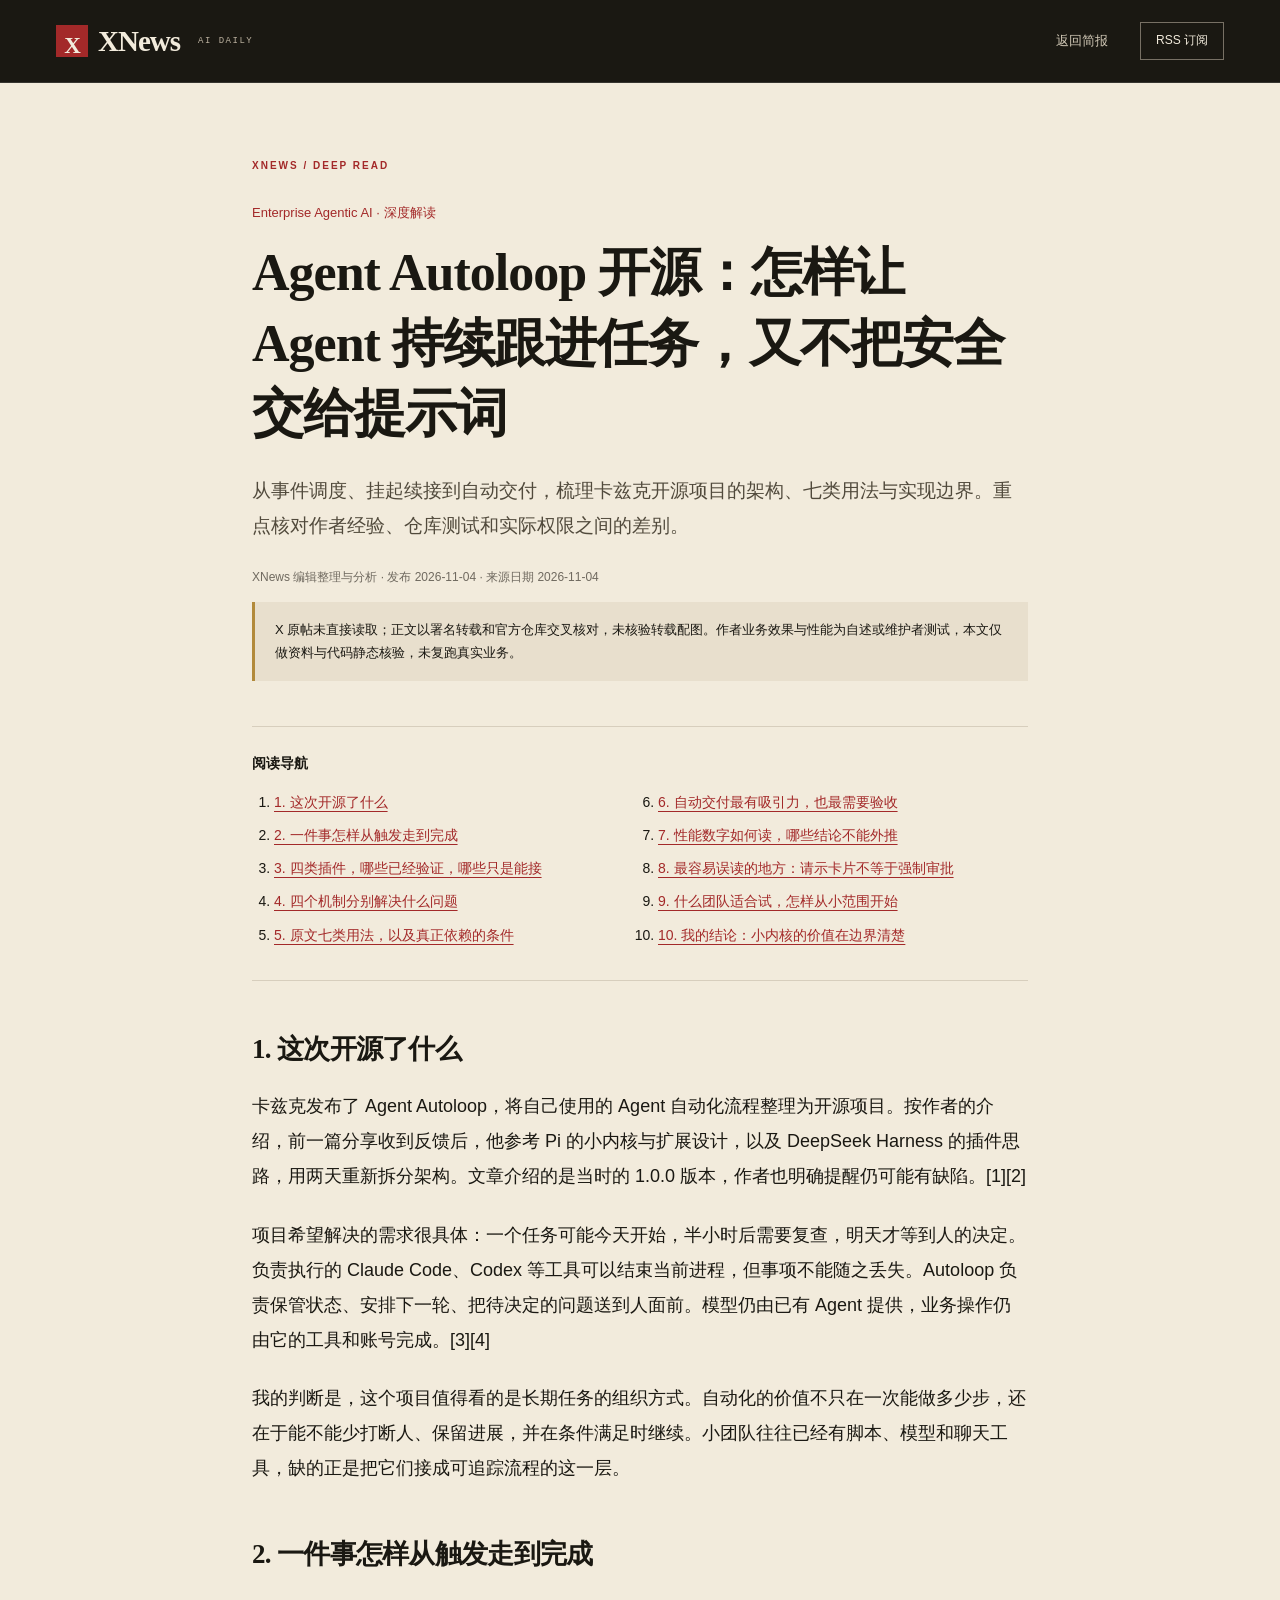
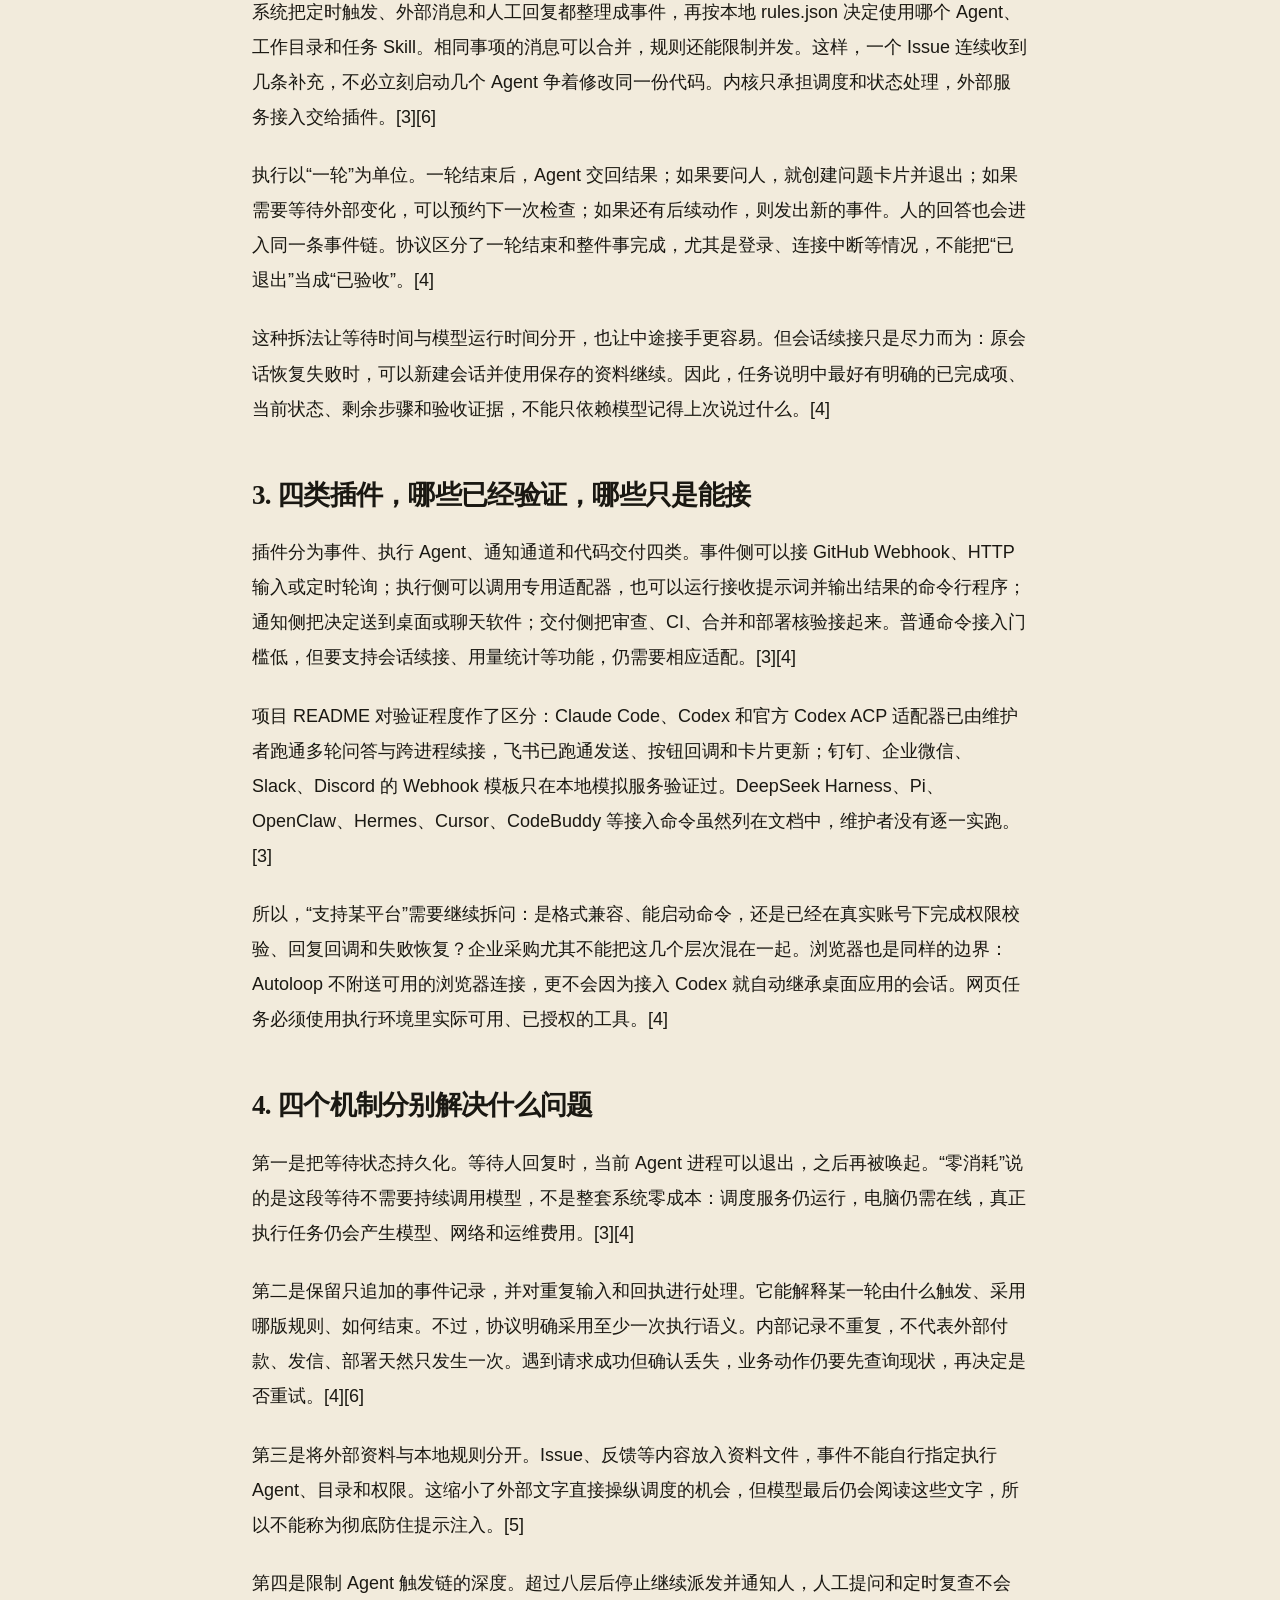
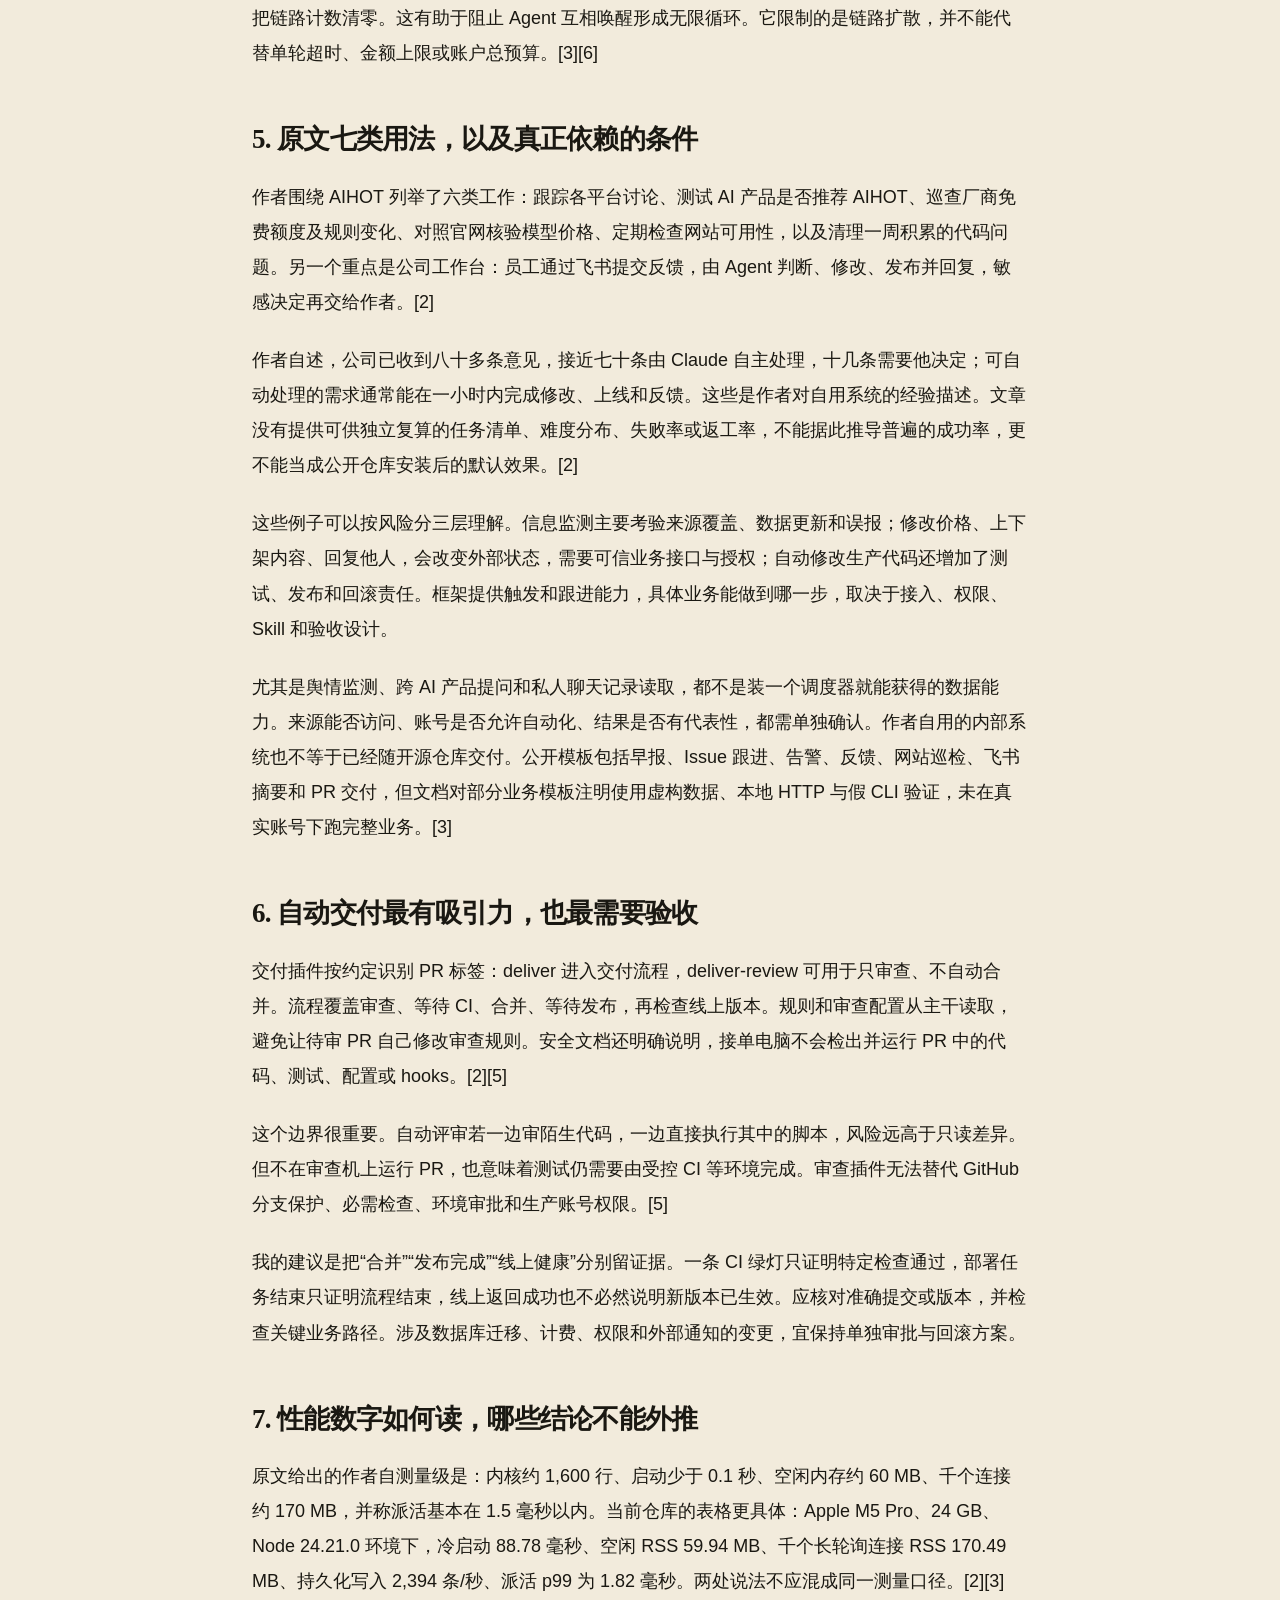
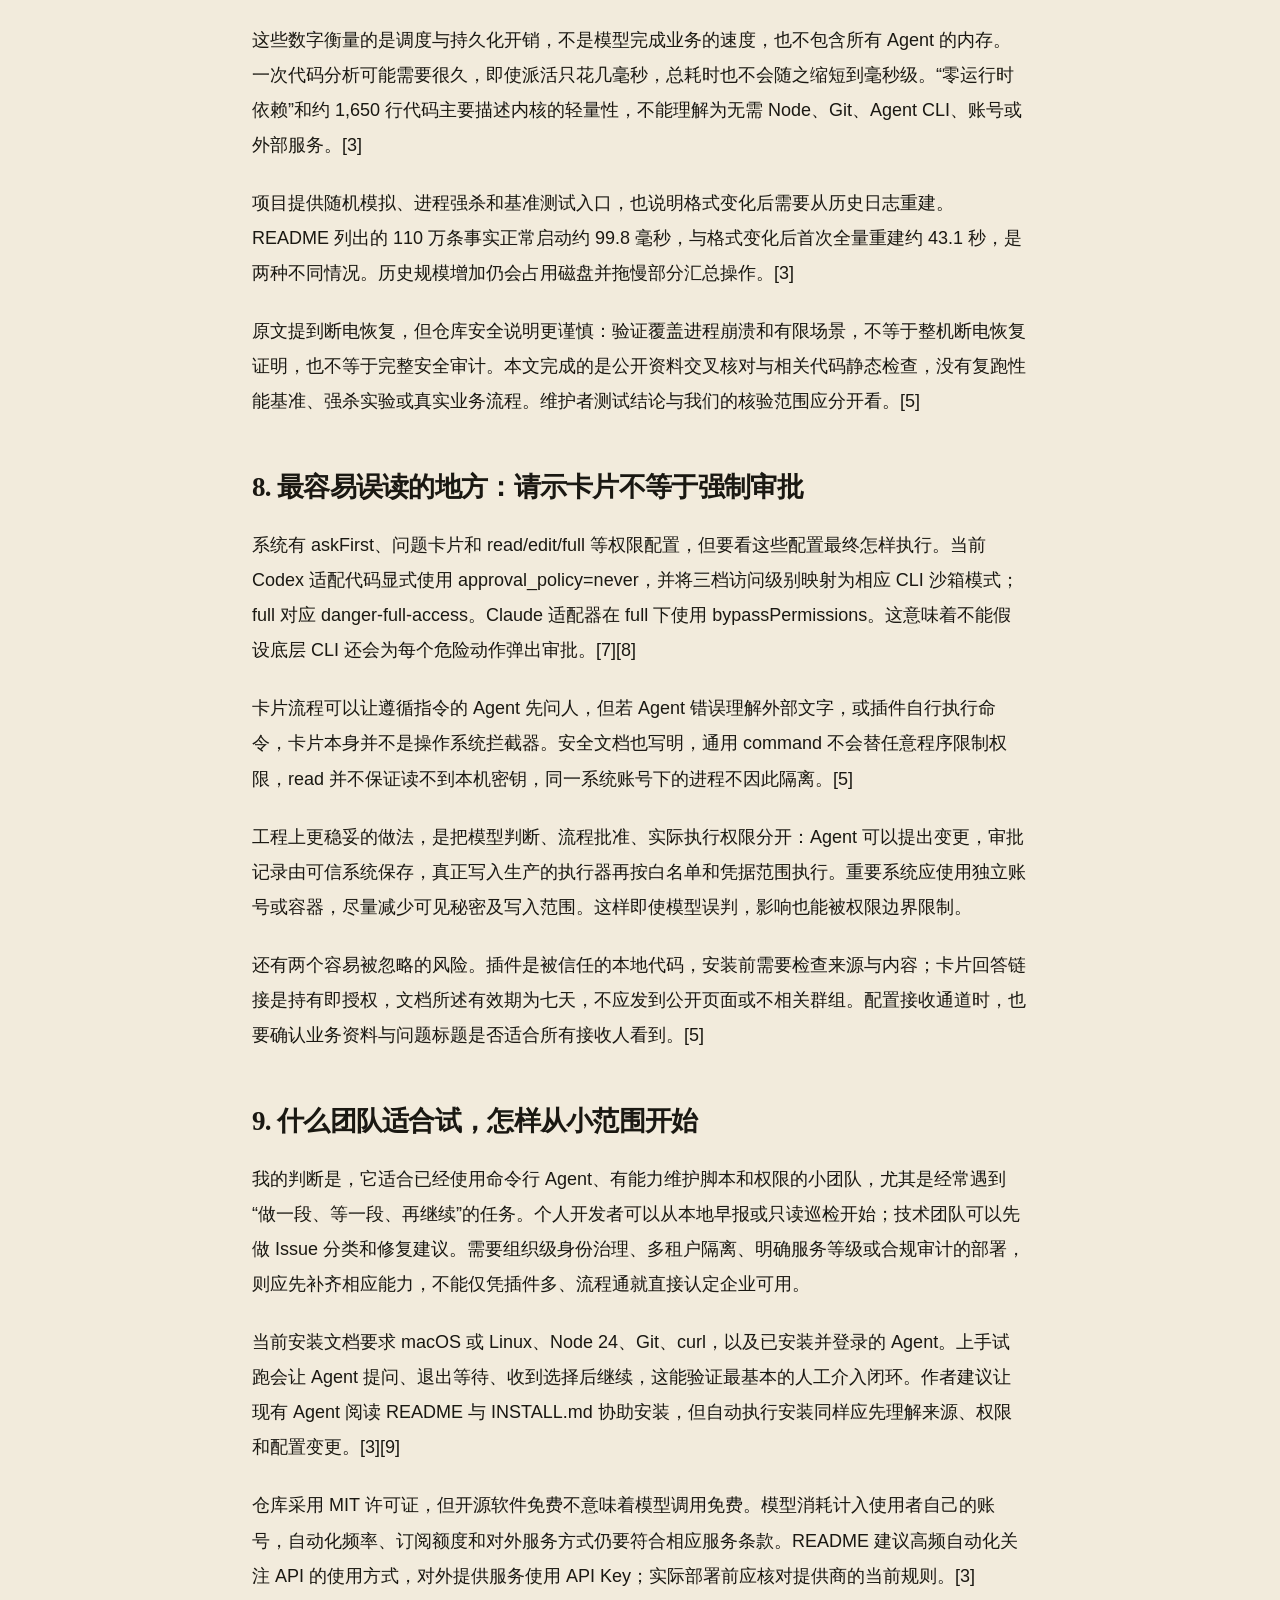
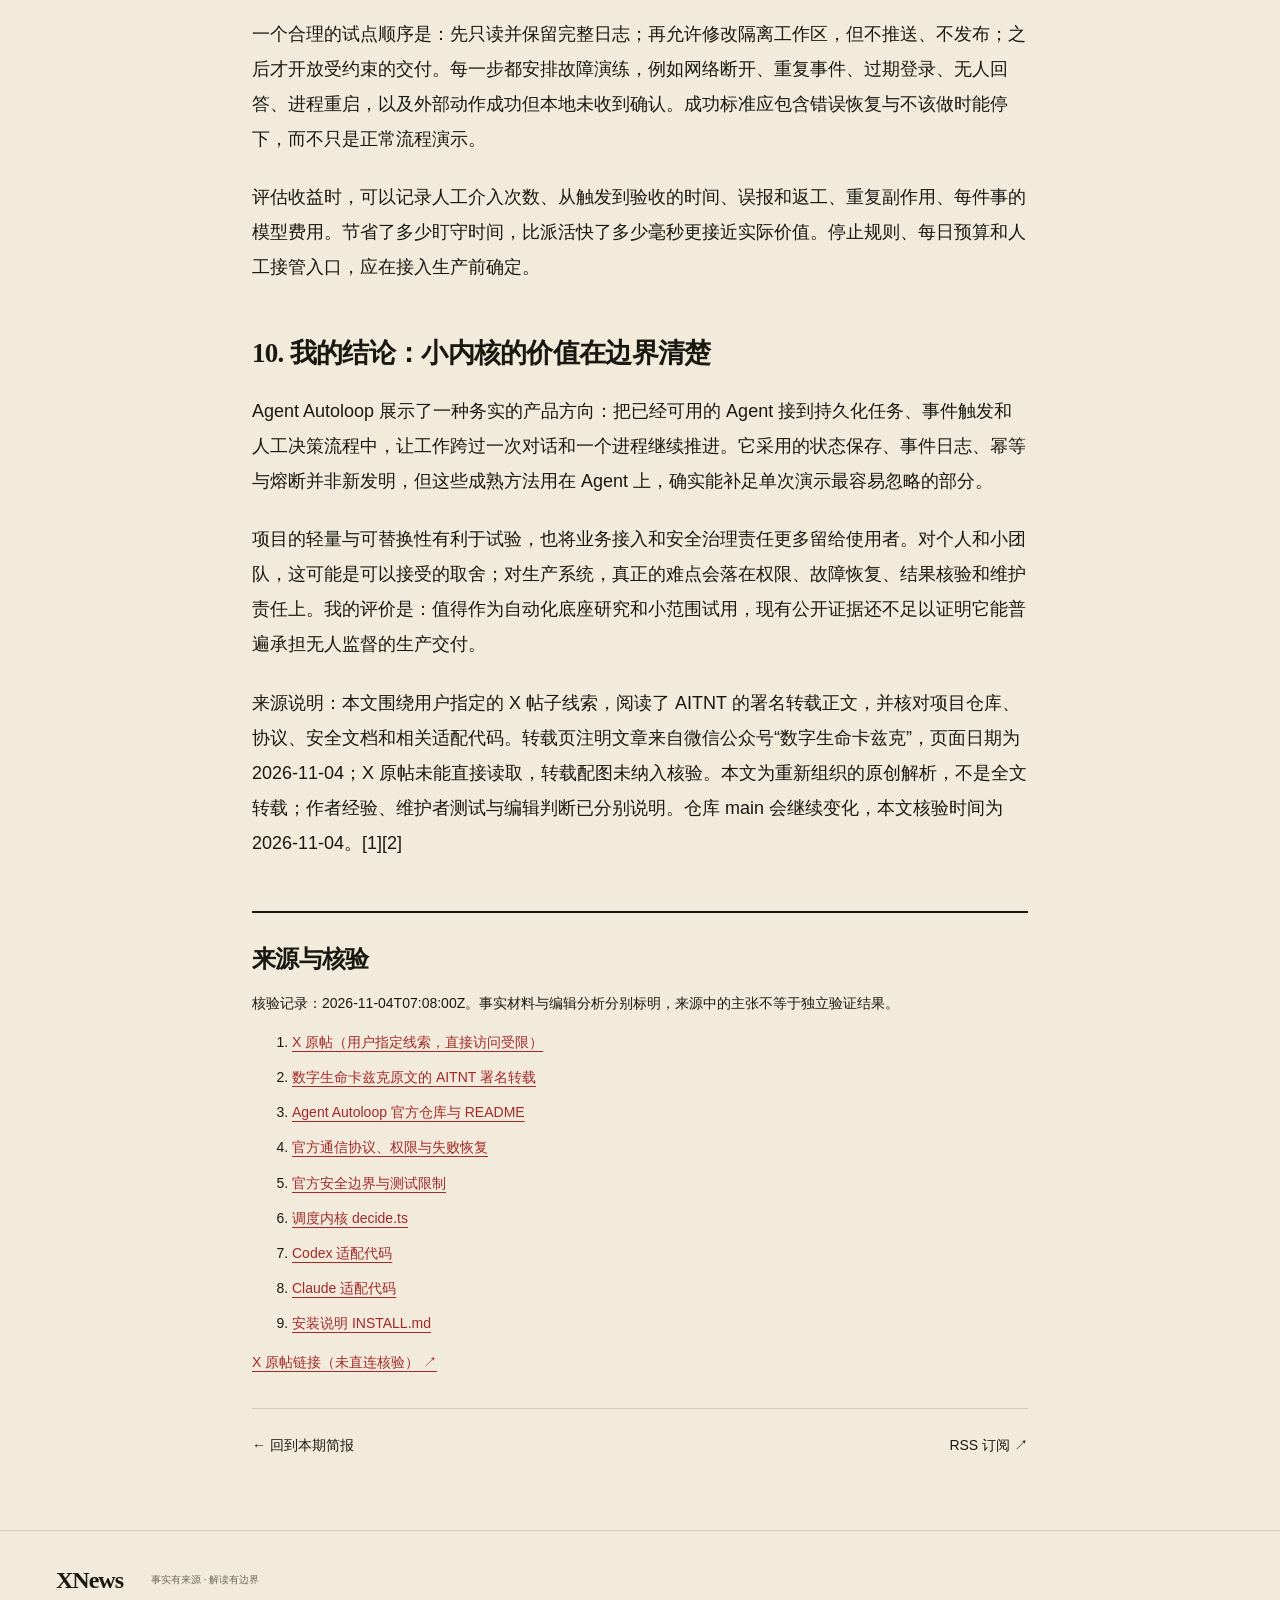
==== articles/2026-11-04-agent-autoloop-analysis.html @ 0228fe79 "Publish Agent Autoloop deep analysis with static articles and full RSS" ====
<!doctype html>
<html lang="zh-CN"><head><meta charset="utf-8"><meta name="viewport" content="width=device-width, initial-scale=1"><title>Agent Autoloop 开源：怎样让 Agent 持续跟进任务，又不把安全交给提示词 · XNews</title><meta name="description" content="从事件调度、挂起续接到自动交付，梳理卡兹克开源项目的架构、七类用法与实现边界。重点核对作者经验、仓库测试和实际权限之间的差别。"><link rel="canonical" href="https://all4worldjz.github.io/XNews/articles/2026-11-04-agent-autoloop-analysis.html"><link rel="alternate" type="application/rss+xml" title="XNews RSS" href="../feed.xml"><link rel="stylesheet" href="../style.css"><link rel="stylesheet" href="../article.css"></head>
<body class="article-page"><a class="skip" href="#article-body">跳到正文</a><header class="site-header wrap"><a class="brand" href="../"><span class="brand-icon">X</span>XNews<span class="brand-sub">AI DAILY</span></a><nav aria-label="主导航"><a href="../">返回简报</a></nav><a class="rss-nav" href="../feed.xml">RSS 订阅</a></header>
<main class="article-wrap"><header class="article-header"><p class="eyebrow">XNEWS / DEEP READ</p><p class="article-category">Enterprise Agentic AI · 深度解读</p><h1>Agent Autoloop 开源：怎样让 Agent 持续跟进任务，又不把安全交给提示词</h1><p class="article-deck">从事件调度、挂起续接到自动交付，梳理卡兹克开源项目的架构、七类用法与实现边界。重点核对作者经验、仓库测试和实际权限之间的差别。</p><p class="article-meta">XNews 编辑整理与分析 · 发布 2026-11-04 · 来源日期 2026-11-04</p><p class="article-disclosure">X 原帖未直接读取；正文以署名转载和官方仓库交叉核对，未核验转载配图。作者业务效果与性能为自述或维护者测试，本文仅做资料与代码静态核验，未复跑真实业务。</p></header>
<nav class="article-toc" aria-label="本文目录"><strong>阅读导航</strong><ol><li><a href="#section-1">1. 这次开源了什么</a></li><li><a href="#section-2">2. 一件事怎样从触发走到完成</a></li><li><a href="#section-3">3. 四类插件，哪些已经验证，哪些只是能接</a></li><li><a href="#section-4">4. 四个机制分别解决什么问题</a></li><li><a href="#section-5">5. 原文七类用法，以及真正依赖的条件</a></li><li><a href="#section-6">6. 自动交付最有吸引力，也最需要验收</a></li><li><a href="#section-7">7. 性能数字如何读，哪些结论不能外推</a></li><li><a href="#section-8">8. 最容易误读的地方：请示卡片不等于强制审批</a></li><li><a href="#section-9">9. 什么团队适合试，怎样从小范围开始</a></li><li><a href="#section-10">10. 我的结论：小内核的价值在边界清楚</a></li></ol></nav><article id="article-body" class="article-body"><section id="section-1"><h2>1. 这次开源了什么</h2><p>卡兹克发布了 Agent Autoloop，将自己使用的 Agent 自动化流程整理为开源项目。按作者的介绍，前一篇分享收到反馈后，他参考 Pi 的小内核与扩展设计，以及 DeepSeek Harness 的插件思路，用两天重新拆分架构。文章介绍的是当时的 1.0.0 版本，作者也明确提醒仍可能有缺陷。[1][2]</p><p>项目希望解决的需求很具体：一个任务可能今天开始，半小时后需要复查，明天才等到人的决定。负责执行的 Claude Code、Codex 等工具可以结束当前进程，但事项不能随之丢失。Autoloop 负责保管状态、安排下一轮、把待决定的问题送到人面前。模型仍由已有 Agent 提供，业务操作仍由它的工具和账号完成。[3][4]</p><p>我的判断是，这个项目值得看的是长期任务的组织方式。自动化的价值不只在一次能做多少步，还在于能不能少打断人、保留进展，并在条件满足时继续。小团队往往已经有脚本、模型和聊天工具，缺的正是把它们接成可追踪流程的这一层。</p></section><section id="section-2"><h2>2. 一件事怎样从触发走到完成</h2><p>系统把定时触发、外部消息和人工回复都整理成事件，再按本地 rules.json 决定使用哪个 Agent、工作目录和任务 Skill。相同事项的消息可以合并，规则还能限制并发。这样，一个 Issue 连续收到几条补充，不必立刻启动几个 Agent 争着修改同一份代码。内核只承担调度和状态处理，外部服务接入交给插件。[3][6]</p><p>执行以“一轮”为单位。一轮结束后，Agent 交回结果；如果要问人，就创建问题卡片并退出；如果需要等待外部变化，可以预约下一次检查；如果还有后续动作，则发出新的事件。人的回答也会进入同一条事件链。协议区分了一轮结束和整件事完成，尤其是登录、连接中断等情况，不能把“已退出”当成“已验收”。[4]</p><p>这种拆法让等待时间与模型运行时间分开，也让中途接手更容易。但会话续接只是尽力而为：原会话恢复失败时，可以新建会话并使用保存的资料继续。因此，任务说明中最好有明确的已完成项、当前状态、剩余步骤和验收证据，不能只依赖模型记得上次说过什么。[4]</p></section><section id="section-3"><h2>3. 四类插件，哪些已经验证，哪些只是能接</h2><p>插件分为事件、执行 Agent、通知通道和代码交付四类。事件侧可以接 GitHub Webhook、HTTP 输入或定时轮询；执行侧可以调用专用适配器，也可以运行接收提示词并输出结果的命令行程序；通知侧把决定送到桌面或聊天软件；交付侧把审查、CI、合并和部署核验接起来。普通命令接入门槛低，但要支持会话续接、用量统计等功能，仍需要相应适配。[3][4]</p><p>项目 README 对验证程度作了区分：Claude Code、Codex 和官方 Codex ACP 适配器已由维护者跑通多轮问答与跨进程续接，飞书已跑通发送、按钮回调和卡片更新；钉钉、企业微信、Slack、Discord 的 Webhook 模板只在本地模拟服务验证过。DeepSeek Harness、Pi、OpenClaw、Hermes、Cursor、CodeBuddy 等接入命令虽然列在文档中，维护者没有逐一实跑。[3]</p><p>所以，“支持某平台”需要继续拆问：是格式兼容、能启动命令，还是已经在真实账号下完成权限校验、回复回调和失败恢复？企业采购尤其不能把这几个层次混在一起。浏览器也是同样的边界：Autoloop 不附送可用的浏览器连接，更不会因为接入 Codex 就自动继承桌面应用的会话。网页任务必须使用执行环境里实际可用、已授权的工具。[4]</p></section><section id="section-4"><h2>4. 四个机制分别解决什么问题</h2><p>第一是把等待状态持久化。等待人回复时，当前 Agent 进程可以退出，之后再被唤起。“零消耗”说的是这段等待不需要持续调用模型，不是整套系统零成本：调度服务仍运行，电脑仍需在线，真正执行任务仍会产生模型、网络和运维费用。[3][4]</p><p>第二是保留只追加的事件记录，并对重复输入和回执进行处理。它能解释某一轮由什么触发、采用哪版规则、如何结束。不过，协议明确采用至少一次执行语义。内部记录不重复，不代表外部付款、发信、部署天然只发生一次。遇到请求成功但确认丢失，业务动作仍要先查询现状，再决定是否重试。[4][6]</p><p>第三是将外部资料与本地规则分开。Issue、反馈等内容放入资料文件，事件不能自行指定执行 Agent、目录和权限。这缩小了外部文字直接操纵调度的机会，但模型最后仍会阅读这些文字，所以不能称为彻底防住提示注入。[5]</p><p>第四是限制 Agent 触发链的深度。超过八层后停止继续派发并通知人，人工提问和定时复查不会把链路计数清零。这有助于阻止 Agent 互相唤醒形成无限循环。它限制的是链路扩散，并不能代替单轮超时、金额上限或账户总预算。[3][6]</p></section><section id="section-5"><h2>5. 原文七类用法，以及真正依赖的条件</h2><p>作者围绕 AIHOT 列举了六类工作：跟踪各平台讨论、测试 AI 产品是否推荐 AIHOT、巡查厂商免费额度及规则变化、对照官网核验模型价格、定期检查网站可用性，以及清理一周积累的代码问题。另一个重点是公司工作台：员工通过飞书提交反馈，由 Agent 判断、修改、发布并回复，敏感决定再交给作者。[2]</p><p>作者自述，公司已收到八十多条意见，接近七十条由 Claude 自主处理，十几条需要他决定；可自动处理的需求通常能在一小时内完成修改、上线和反馈。这些是作者对自用系统的经验描述。文章没有提供可供独立复算的任务清单、难度分布、失败率或返工率，不能据此推导普遍的成功率，更不能当成公开仓库安装后的默认效果。[2]</p><p>这些例子可以按风险分三层理解。信息监测主要考验来源覆盖、数据更新和误报；修改价格、上下架内容、回复他人，会改变外部状态，需要可信业务接口与授权；自动修改生产代码还增加了测试、发布和回滚责任。框架提供触发和跟进能力，具体业务能做到哪一步，取决于接入、权限、Skill 和验收设计。</p><p>尤其是舆情监测、跨 AI 产品提问和私人聊天记录读取，都不是装一个调度器就能获得的数据能力。来源能否访问、账号是否允许自动化、结果是否有代表性，都需单独确认。作者自用的内部系统也不等于已经随开源仓库交付。公开模板包括早报、Issue 跟进、告警、反馈、网站巡检、飞书摘要和 PR 交付，但文档对部分业务模板注明使用虚构数据、本地 HTTP 与假 CLI 验证，未在真实账号下跑完整业务。[3]</p></section><section id="section-6"><h2>6. 自动交付最有吸引力，也最需要验收</h2><p>交付插件按约定识别 PR 标签：deliver 进入交付流程，deliver-review 可用于只审查、不自动合并。流程覆盖审查、等待 CI、合并、等待发布，再检查线上版本。规则和审查配置从主干读取，避免让待审 PR 自己修改审查规则。安全文档还明确说明，接单电脑不会检出并运行 PR 中的代码、测试、配置或 hooks。[2][5]</p><p>这个边界很重要。自动评审若一边审陌生代码，一边直接执行其中的脚本，风险远高于只读差异。但不在审查机上运行 PR，也意味着测试仍需要由受控 CI 等环境完成。审查插件无法替代 GitHub 分支保护、必需检查、环境审批和生产账号权限。[5]</p><p>我的建议是把“合并”“发布完成”“线上健康”分别留证据。一条 CI 绿灯只证明特定检查通过，部署任务结束只证明流程结束，线上返回成功也不必然说明新版本已生效。应核对准确提交或版本，并检查关键业务路径。涉及数据库迁移、计费、权限和外部通知的变更，宜保持单独审批与回滚方案。</p></section><section id="section-7"><h2>7. 性能数字如何读，哪些结论不能外推</h2><p>原文给出的作者自测量级是：内核约 1,600 行、启动少于 0.1 秒、空闲内存约 60 MB、千个连接约 170 MB，并称派活基本在 1.5 毫秒以内。当前仓库的表格更具体：Apple M5 Pro、24 GB、Node 24.21.0 环境下，冷启动 88.78 毫秒、空闲 RSS 59.94 MB、千个长轮询连接 RSS 170.49 MB、持久化写入 2,394 条/秒、派活 p99 为 1.82 毫秒。两处说法不应混成同一测量口径。[2][3]</p><p>这些数字衡量的是调度与持久化开销，不是模型完成业务的速度，也不包含所有 Agent 的内存。一次代码分析可能需要很久，即使派活只花几毫秒，总耗时也不会随之缩短到毫秒级。“零运行时依赖”和约 1,650 行代码主要描述内核的轻量性，不能理解为无需 Node、Git、Agent CLI、账号或外部服务。[3]</p><p>项目提供随机模拟、进程强杀和基准测试入口，也说明格式变化后需要从历史日志重建。README 列出的 110 万条事实正常启动约 99.8 毫秒，与格式变化后首次全量重建约 43.1 秒，是两种不同情况。历史规模增加仍会占用磁盘并拖慢部分汇总操作。[3]</p><p>原文提到断电恢复，但仓库安全说明更谨慎：验证覆盖进程崩溃和有限场景，不等于整机断电恢复证明，也不等于完整安全审计。本文完成的是公开资料交叉核对与相关代码静态检查，没有复跑性能基准、强杀实验或真实业务流程。维护者测试结论与我们的核验范围应分开看。[5]</p></section><section id="section-8"><h2>8. 最容易误读的地方：请示卡片不等于强制审批</h2><p>系统有 askFirst、问题卡片和 read/edit/full 等权限配置，但要看这些配置最终怎样执行。当前 Codex 适配代码显式使用 approval_policy=never，并将三档访问级别映射为相应 CLI 沙箱模式；full 对应 danger-full-access。Claude 适配器在 full 下使用 bypassPermissions。这意味着不能假设底层 CLI 还会为每个危险动作弹出审批。[7][8]</p><p>卡片流程可以让遵循指令的 Agent 先问人，但若 Agent 错误理解外部文字，或插件自行执行命令，卡片本身并不是操作系统拦截器。安全文档也写明，通用 command 不会替任意程序限制权限，read 并不保证读不到本机密钥，同一系统账号下的进程不因此隔离。[5]</p><p>工程上更稳妥的做法，是把模型判断、流程批准、实际执行权限分开：Agent 可以提出变更，审批记录由可信系统保存，真正写入生产的执行器再按白名单和凭据范围执行。重要系统应使用独立账号或容器，尽量减少可见秘密及写入范围。这样即使模型误判，影响也能被权限边界限制。</p><p>还有两个容易被忽略的风险。插件是被信任的本地代码，安装前需要检查来源与内容；卡片回答链接是持有即授权，文档所述有效期为七天，不应发到公开页面或不相关群组。配置接收通道时，也要确认业务资料与问题标题是否适合所有接收人看到。[5]</p></section><section id="section-9"><h2>9. 什么团队适合试，怎样从小范围开始</h2><p>我的判断是，它适合已经使用命令行 Agent、有能力维护脚本和权限的小团队，尤其是经常遇到“做一段、等一段、再继续”的任务。个人开发者可以从本地早报或只读巡检开始；技术团队可以先做 Issue 分类和修复建议。需要组织级身份治理、多租户隔离、明确服务等级或合规审计的部署，则应先补齐相应能力，不能仅凭插件多、流程通就直接认定企业可用。</p><p>当前安装文档要求 macOS 或 Linux、Node 24、Git、curl，以及已安装并登录的 Agent。上手试跑会让 Agent 提问、退出等待、收到选择后继续，这能验证最基本的人工介入闭环。作者建议让现有 Agent 阅读 README 与 INSTALL.md 协助安装，但自动执行安装同样应先理解来源、权限和配置变更。[3][9]</p><p>仓库采用 MIT 许可证，但开源软件免费不意味着模型调用免费。模型消耗计入使用者自己的账号，自动化频率、订阅额度和对外服务方式仍要符合相应服务条款。README 建议高频自动化关注 API 的使用方式，对外提供服务使用 API Key；实际部署前应核对提供商的当前规则。[3]</p><p>一个合理的试点顺序是：先只读并保留完整日志；再允许修改隔离工作区，但不推送、不发布；之后才开放受约束的交付。每一步都安排故障演练，例如网络断开、重复事件、过期登录、无人回答、进程重启，以及外部动作成功但本地未收到确认。成功标准应包含错误恢复与不该做时能停下，而不只是正常流程演示。</p><p>评估收益时，可以记录人工介入次数、从触发到验收的时间、误报和返工、重复副作用、每件事的模型费用。节省了多少盯守时间，比派活快了多少毫秒更接近实际价值。停止规则、每日预算和人工接管入口，应在接入生产前确定。</p></section><section id="section-10"><h2>10. 我的结论：小内核的价值在边界清楚</h2><p>Agent Autoloop 展示了一种务实的产品方向：把已经可用的 Agent 接到持久化任务、事件触发和人工决策流程中，让工作跨过一次对话和一个进程继续推进。它采用的状态保存、事件日志、幂等与熔断并非新发明，但这些成熟方法用在 Agent 上，确实能补足单次演示最容易忽略的部分。</p><p>项目的轻量与可替换性有利于试验，也将业务接入和安全治理责任更多留给使用者。对个人和小团队，这可能是可以接受的取舍；对生产系统，真正的难点会落在权限、故障恢复、结果核验和维护责任上。我的评价是：值得作为自动化底座研究和小范围试用，现有公开证据还不足以证明它能普遍承担无人监督的生产交付。</p><p>来源说明：本文围绕用户指定的 X 帖子线索，阅读了 AITNT 的署名转载正文，并核对项目仓库、协议、安全文档和相关适配代码。转载页注明文章来自微信公众号“数字生命卡兹克”，页面日期为 2026-11-04；X 原帖未能直接读取，转载配图未纳入核验。本文为重新组织的原创解析，不是全文转载；作者经验、维护者测试与编辑判断已分别说明。仓库 main 会继续变化，本文核验时间为 2026-11-04。[1][2]</p></section></article><section class="article-sources" id="sources"><h2>来源与核验</h2><p>核验记录：2026-11-04T07:08:00Z。事实材料与编辑分析分别标明，来源中的主张不等于独立验证结果。</p><ol><li><a href="https://x.com/Khazix0918/status/2117776745688646139" rel="noopener noreferrer">X 原帖（用户指定线索，直接访问受限）</a></li><li><a href="https://www.aitntnews.com/newDetail.html?newId=30914" rel="noopener noreferrer">数字生命卡兹克原文的 AITNT 署名转载</a></li><li><a href="https://github.com/KKKKhazix/agent-autoloop" rel="noopener noreferrer">Agent Autoloop 官方仓库与 README</a></li><li><a href="https://github.com/KKKKhazix/agent-autoloop/blob/main/docs/protocol.md" rel="noopener noreferrer">官方通信协议、权限与失败恢复</a></li><li><a href="https://github.com/KKKKhazix/agent-autoloop/blob/main/SECURITY.md" rel="noopener noreferrer">官方安全边界与测试限制</a></li><li><a href="https://github.com/KKKKhazix/agent-autoloop/blob/main/kernel/decide.ts" rel="noopener noreferrer">调度内核 decide.ts</a></li><li><a href="https://github.com/KKKKhazix/agent-autoloop/blob/main/plugins/codex/agent.ts" rel="noopener noreferrer">Codex 适配代码</a></li><li><a href="https://github.com/KKKKhazix/agent-autoloop/blob/main/plugins/claude/agent.ts" rel="noopener noreferrer">Claude 适配代码</a></li><li><a href="https://github.com/KKKKhazix/agent-autoloop/blob/main/INSTALL.md" rel="noopener noreferrer">安装说明 INSTALL.md</a></li></ol><p><a href="https://x.com/Khazix0918/status/2117776745688646139" rel="noopener noreferrer">X 原帖链接（未直连核验） ↗</a></p></section><div class="article-end"><a href="../?date=2026-11-04#agent-autoloop-analysis">← 回到本期简报</a><a href="../feed.xml">RSS 订阅 ↗</a></div></main><footer class="wrap"><a class="brand" href="../">XNews</a><p>事实有来源 · 解读有边界</p></footer></body></html>
---- style.css ----
:root{--paper:#f2ebdc;--ink:#1a1812;--muted:#6f695f;--line:#d7cebd;--red:#a32929;--gold:#b28a3b;--serif:Georgia,"Songti SC","Noto Serif CJK SC",SimSun,serif}*{box-sizing:border-box}html{scroll-behavior:smooth;scroll-padding-top:28px}body{margin:0;color:var(--ink);background:var(--paper);font-family:-apple-system,BlinkMacSystemFont,"PingFang SC","Microsoft YaHei",sans-serif;line-height:1.8}a{color:inherit;text-decoration:none}a:hover{text-decoration:underline;text-underline-offset:5px}button,input,select{font:inherit}a:focus-visible,button:focus-visible,input:focus-visible,select:focus-visible{outline:3px solid #bb8432;outline-offset:4px}.wrap{max-width:1280px;margin:auto;padding:0 56px}.site-header{position:relative;z-index:2;max-width:none;padding:0 max(56px,calc((100vw - 1168px)/2));height:83px;background:var(--ink);color:var(--paper);display:flex;align-items:center;gap:32px;border-bottom:1px solid #ffffff20}.brand{display:flex;align-items:center;gap:10px;font-family:Georgia,serif;font-size:29px;font-weight:700;letter-spacing:-1px}.brand-icon{display:grid;place-items:center;color:var(--paper);background:var(--red);width:32px;height:32px;font-size:23px}.brand-sub{font-family:monospace;font-size:9px;letter-spacing:1.5px;font-weight:400;color:#bbb19f;margin-left:8px}.site-header nav{display:flex;gap:30px;margin-left:auto;font-size:13px;color:#d1c8b6}.rss-nav{border:1px solid #777064;padding:7px 15px;font-size:12px;white-space:nowrap}.hero{position:relative;isolation:isolate;color:var(--paper);padding:28px 0 68px;min-height:576px}.hero:before{content:"";position:absolute;z-index:-2;inset:0 calc((min(1168px,100vw - 112px) - 100vw)/2);background:radial-gradient(ellipse at 12% 25%,#42201b 0,transparent 55%),radial-gradient(ellipse at 85% 110%,#3c331b 0,transparent 50%),#181710}.hero-edition{display:flex;justify-content:space-between;color:#b8ac94;font-family:monospace;font-size:10px;letter-spacing:2px;padding-bottom:36px}.eyebrow{font-size:10px;font-weight:700;letter-spacing:2px;color:var(--red)}.hero>.eyebrow{color:#d7b77b;letter-spacing:3px}.dot{display:inline-block;width:30px;height:3px;background:#b03c36;margin:0 12px 3px 0}.hero h1{font-family:var(--serif);font-size:clamp(50px,6.5vw,83px);line-height:1.22;letter-spacing:-3px;font-weight:700;margin:20px 0 22px}.hero-line{display:block}.hero h1 em{font-style:normal;color:#d36159}.hero p{color:#c9c0b1;font-size:16px;line-height:1.95;margin:20px 0 29px}.hero-actions{display:flex;gap:24px;align-items:center}.hero-link{font-size:13px;font-weight:600;display:inline-flex;align-items:center;gap:40px;background:var(--red);padding:12px 22px}.hero-link:hover{background:#ba3434;text-decoration:none}.hero-secondary{font-size:12px;color:#d4c9b6}.hero-mark{position:absolute;z-index:-1;right:-38px;top:68px;width:440px;height:440px;border:1px solid #c5a87c18;border-radius:50%;display:grid;place-items:center;background:repeating-radial-gradient(circle,transparent 0,transparent 47px,#b99a6c12 48px,transparent 49px)}.hero-mark:before,.hero-mark:after{content:"";position:absolute;inset:76px;border:1px solid #c5a87c28;transform:rotate(45deg)}.hero-mark:after{inset:130px;transform:rotate(15deg);border-color:#ba4b3b40}.hero-mark>span{font-family:Georgia,serif;font-size:185px;line-height:1;color:#b99a6c24}.hero-mark>div{position:absolute;bottom:0;background:#211e15;padding:4px 14px;font:9px monospace;letter-spacing:2px;color:#ad9266}.notice{display:flex;gap:15px;padding:23px 0;border-bottom:1px solid var(--line);font-size:12px;margin-bottom:38px}.notice strong{font-weight:600}.notice p{margin:2px 0 0;color:var(--muted)}.notice-icon{border:1px solid var(--red);color:var(--red);width:20px;height:20px;flex-shrink:0;text-align:center;line-height:18px;margin-top:4px;border-radius:50%;font-family:Georgia,serif}.reading-strip{display:flex;justify-content:space-between;border-top:3px solid var(--ink);padding:10px 0 25px;font:10px monospace;letter-spacing:2px;color:var(--muted)}.content-layout{display:grid;grid-template-columns:minmax(0,1fr) 280px;gap:46px}.section-heading{display:flex;justify-content:space-between;align-items:flex-end;margin-bottom:25px}h2{font-family:var(--serif);font-size:32px;line-height:1.4;margin:6px 0 0;letter-spacing:-.7px}.date-label{font:11px monospace;color:var(--muted);padding-bottom:5px}.toolbar{display:flex;gap:10px}.search{display:flex;gap:10px;align-items:center;border:1px solid #c9beaa;background:#fffaf1;padding:9px 12px;flex:1;min-width:0}.search>span{font-size:25px;line-height:1}.search input{border:0;background:transparent;width:100%;min-width:0;font-size:13px;color:var(--ink)}.search input:focus-visible{outline-offset:3px}.category-label select{height:100%;padding:10px 8px;border:1px solid #c9beaa;background:#fffaf1;color:var(--ink);font-size:12px}.result-count{font-size:11px;color:var(--muted);margin:15px 0 24px}.news-card{border-top:1px solid var(--ink);border-bottom:1px solid var(--line);padding:27px 0 32px;margin-bottom:26px;scroll-margin-top:30px}.card-top{display:flex;flex-wrap:wrap;gap:12px;align-items:center}.tag{font-size:10px;color:var(--red);font-weight:700;letter-spacing:.5px}.tag:first-child{background:var(--red);color:#fff7e9;padding:3px 9px}.sample-tag{color:#7e632d}.news-card h3{font-family:var(--serif);font-size:30px;line-height:1.5;letter-spacing:-.7px;margin:20px 0 18px}.summary{font-size:16px;line-height:1.95;color:#47433b}.date-grid{display:flex;flex-wrap:wrap;gap:6px 18px;font-size:10px;color:var(--muted);padding:13px 0;border-top:1px solid var(--line);margin-top:22px}.insight{background:#e8dfcd;border-left:3px solid var(--gold);padding:17px 20px;font-size:13px;line-height:1.9;color:#514a3c;margin:16px 0}.insight p{margin:0}.caveat{font-size:12px;color:var(--muted);margin:18px 0}.source-link{font-size:12px;font-weight:600;color:var(--red);display:inline-block;margin:10px 0;border-bottom:1px solid #a3292944}.x-status{font-size:10px;color:var(--muted);margin-top:10px}.side-card{border:1px solid var(--line);padding:24px;margin-bottom:22px}.side-card h2{font-size:22px;margin-bottom:16px}.subscribe{background:#e9e0cf;border-top:3px solid var(--red)}.subscribe p{font-size:12px;color:#6b6050}.rss-button{display:flex;justify-content:space-between;background:var(--ink);color:var(--paper);font-size:12px;padding:11px 15px;margin:18px 0 8px}.copy-feed{border:0;background:none;color:var(--red);padding:5px 0;font-size:11px;cursor:pointer;text-decoration:underline;text-underline-offset:4px}.archive-button{width:100%;display:flex;justify-content:space-between;border:0;border-bottom:1px solid var(--line);background:transparent;color:var(--ink);padding:12px 0;font-size:11px;cursor:pointer}.archive-button[aria-pressed="true"]{color:var(--red);font-weight:700}.muted{font-size:10px!important;color:var(--muted);margin-bottom:0}.dark{background:var(--ink);color:var(--paper);border:0}.small-label{font-size:9px;letter-spacing:1.5px;color:#ba9d64}.dark h2{font-size:25px;line-height:1.5;margin:20px 0 12px}.dark p{font-size:12px;color:#bcb09b}.dark a{font-size:11px;color:#d8b872;display:block;margin-top:22px}.dark a span{float:right}.coverage{padding:6px 1px}.coverage h3{font-size:13px}.coverage p{font-size:11px;color:var(--muted)}.coverage-stat{display:flex;justify-content:space-between;font-size:11px;padding:9px 0;border-bottom:1px solid var(--line)}.coverage-stat strong{font:17px Georgia,serif}.method{margin-top:65px;padding:40px 0 55px;border-top:3px solid var(--ink)}.method>div>p{font-size:13px;color:var(--muted)}.principles{display:grid;grid-template-columns:repeat(3,1fr);gap:36px;margin-top:32px}.principles article{border-top:1px solid var(--line);padding-top:20px}.principles article>span{font:italic 26px Georgia,serif;color:var(--red)}.principles h3{font-size:15px;margin:12px 0}.principles p{font-size:12px;line-height:1.9;color:var(--muted);margin:0}footer.wrap{display:flex;align-items:center;gap:28px;padding-top:28px;padding-bottom:35px;border-top:1px solid var(--line)}footer .brand{font-size:24px}footer .brand-sub{color:var(--muted)}footer p,footer>span{font-size:10px;color:var(--muted)}footer>span{margin-left:auto}.empty{padding:40px 20px;border:1px dashed var(--line);color:var(--muted);font-size:14px}.skip{position:absolute;top:-100px;left:15px;z-index:10;background:var(--paper);padding:10px}.skip:focus{top:10px}.sr-only{position:absolute;width:1px;height:1px;margin:-1px;overflow:hidden;clip:rect(0,0,0,0)}@media(max-width:1000px){.wrap{padding-left:32px;padding-right:32px}.site-header{padding:0 32px}.brand-sub{display:none}.hero:before{inset:0 -32px}.hero-mark{right:-20px;width:350px;height:350px;top:120px;opacity:.65}.content-layout{grid-template-columns:minmax(0,1fr) 240px;gap:28px}.news-card h3{font-size:26px}.side-card{padding:19px}.hero h1{font-size:66px}.hero p{font-size:15px}.hero-edition{font-size:9px;letter-spacing:1px}}@media(max-width:700px){.wrap{padding-left:22px;padding-right:22px}.site-header{height:73px;padding:0 22px;gap:15px}.brand{font-size:25px}.brand-icon{width:27px;height:27px;font-size:20px}.site-header nav{gap:16px;font-size:11px}.site-header nav a:last-child{display:none}.rss-nav{padding:5px 8px;font-size:11px}.rss-nav span{font-size:0}.rss-nav span:after{content:'RSS';font-size:10px}.hero{padding:22px 0 44px;min-height:470px}.hero:before{inset:0 -22px}.hero-edition{padding-bottom:35px;font-size:8px;letter-spacing:.7px}.hero-edition span:last-child{max-width:90px;text-align:right;line-height:1.5}.hero h1{font-size:52px;letter-spacing:-2px;margin:22px 0}.hero p{font-size:13px;max-width:300px}.hero>.eyebrow{font-size:9px;letter-spacing:2px}.hero-mark{width:260px;height:260px;right:-15px;top:100px;opacity:.4}.hero-mark:before{inset:45px}.hero-mark:after{inset:85px}.hero-mark>span{font-size:120px}.hero-mark>div{display:none}.hero-actions{gap:20px}.hero-link{font-size:12px;padding:10px 18px;gap:26px}.hero-secondary{font-size:11px}.notice{padding:20px 0;margin-bottom:27px;font-size:11px}.reading-strip{font-size:9px;letter-spacing:.8px;padding-bottom:22px}.content-layout{display:block}.section-heading{margin-bottom:20px}h2{font-size:29px}.date-label{font-size:10px}.toolbar{gap:8px}.search{padding:8px}.search input{font-size:12px}.category-label select{padding:8px 5px;font-size:11px}.news-card{padding-top:24px}.news-card h3{font-size:26px;line-height:1.55}.summary{font-size:15px}.date-grid{font-size:10px;gap:5px 12px}.insight{padding:15px;font-size:12px}.news-section{margin-bottom:35px}.side-card{padding:22px}.dark{display:none}.coverage{margin-top:22px}.method{margin-top:40px;padding-top:30px}.method h2{font-size:26px}.principles{grid-template-columns:1fr;gap:24px}.principles article{display:grid;grid-template-columns:35px 1fr;column-gap:12px}.principles h3{margin:4px 0}.principles p{grid-column:2}.principles article>span{grid-row:1 / 3}footer.wrap{flex-wrap:wrap;gap:7px 20px}footer>span{width:100%;margin:0}.desktop-break{display:none}}@media(prefers-reduced-motion:reduce){html{scroll-behavior:auto}}
/* Bleed the hero background without horizontal scroll from scrollbar-width units. */
body{overflow-x:clip}

html{overflow-x:clip}
---- article.css ----
.article-wrap{max-width:860px;margin:auto;padding:64px 42px 72px}.article-header{border-bottom:1px solid var(--line);padding-bottom:32px}.article-category{font-size:13px;color:var(--red);margin:26px 0 12px}.article-header h1{font-family:var(--serif);font-size:clamp(32px,4.8vw,52px);line-height:1.35;letter-spacing:-1px;margin:14px 0 24px;overflow-wrap:anywhere}.article-deck{font-size:19px;line-height:1.85;color:#514a3c}.article-meta{font-size:12px;color:var(--muted);margin-top:24px}.article-disclosure{font-size:13px;background:#e8dfcd;border-left:3px solid var(--gold);padding:16px 20px;line-height:1.8}.article-toc{padding:24px 0;border-bottom:1px solid var(--line);font-size:14px}.article-toc ol{columns:2;padding-left:22px;margin-bottom:0}.article-toc li{break-inside:avoid;margin-bottom:8px;padding-right:12px}.article-body{font-size:18px;line-height:1.95;overflow-wrap:anywhere}.article-body section{scroll-margin-top:25px;margin-top:48px}.article-body h2{font-size:27px;line-height:1.5;margin-bottom:20px}.article-body p{margin:0 0 23px}.article-sources{border-top:2px solid var(--ink);margin-top:50px;padding-top:24px;font-size:14px;overflow-wrap:anywhere}.article-sources h2{font-size:24px}.article-sources li{margin:10px 0}.article-sources a,.article-toc a{color:var(--red);text-decoration:underline;text-underline-offset:4px}.article-end{display:flex;justify-content:space-between;gap:20px;border-top:1px solid var(--line);margin-top:32px;padding-top:24px;font-size:14px}.read-article{display:inline-flex;padding:10px 18px;margin:14px 0;background:var(--ink);color:var(--paper);font-size:13px;min-height:44px;align-items:center}@media(max-width:600px){.article-wrap{padding:34px 22px 48px}.article-header h1{font-size:34px}.article-deck{font-size:17px}.article-body{font-size:17px;line-height:1.95}.article-body h2{font-size:25px}.article-body section{margin-top:36px}.article-toc ol{columns:1}.article-meta{line-height:1.8}.article-disclosure{padding:14px}.article-page .site-header{gap:12px}.article-page .site-header nav{font-size:12px}.article-end{flex-wrap:wrap}}@media print{.site-header,.article-toc,.article-end,.skip{display:none}.article-wrap{max-width:none;padding:0}.article-body{font-size:12pt}.article-header h1{font-size:26pt}body{background:white;color:black}.article-body h2{break-after:avoid}.article-sources a{color:black}}
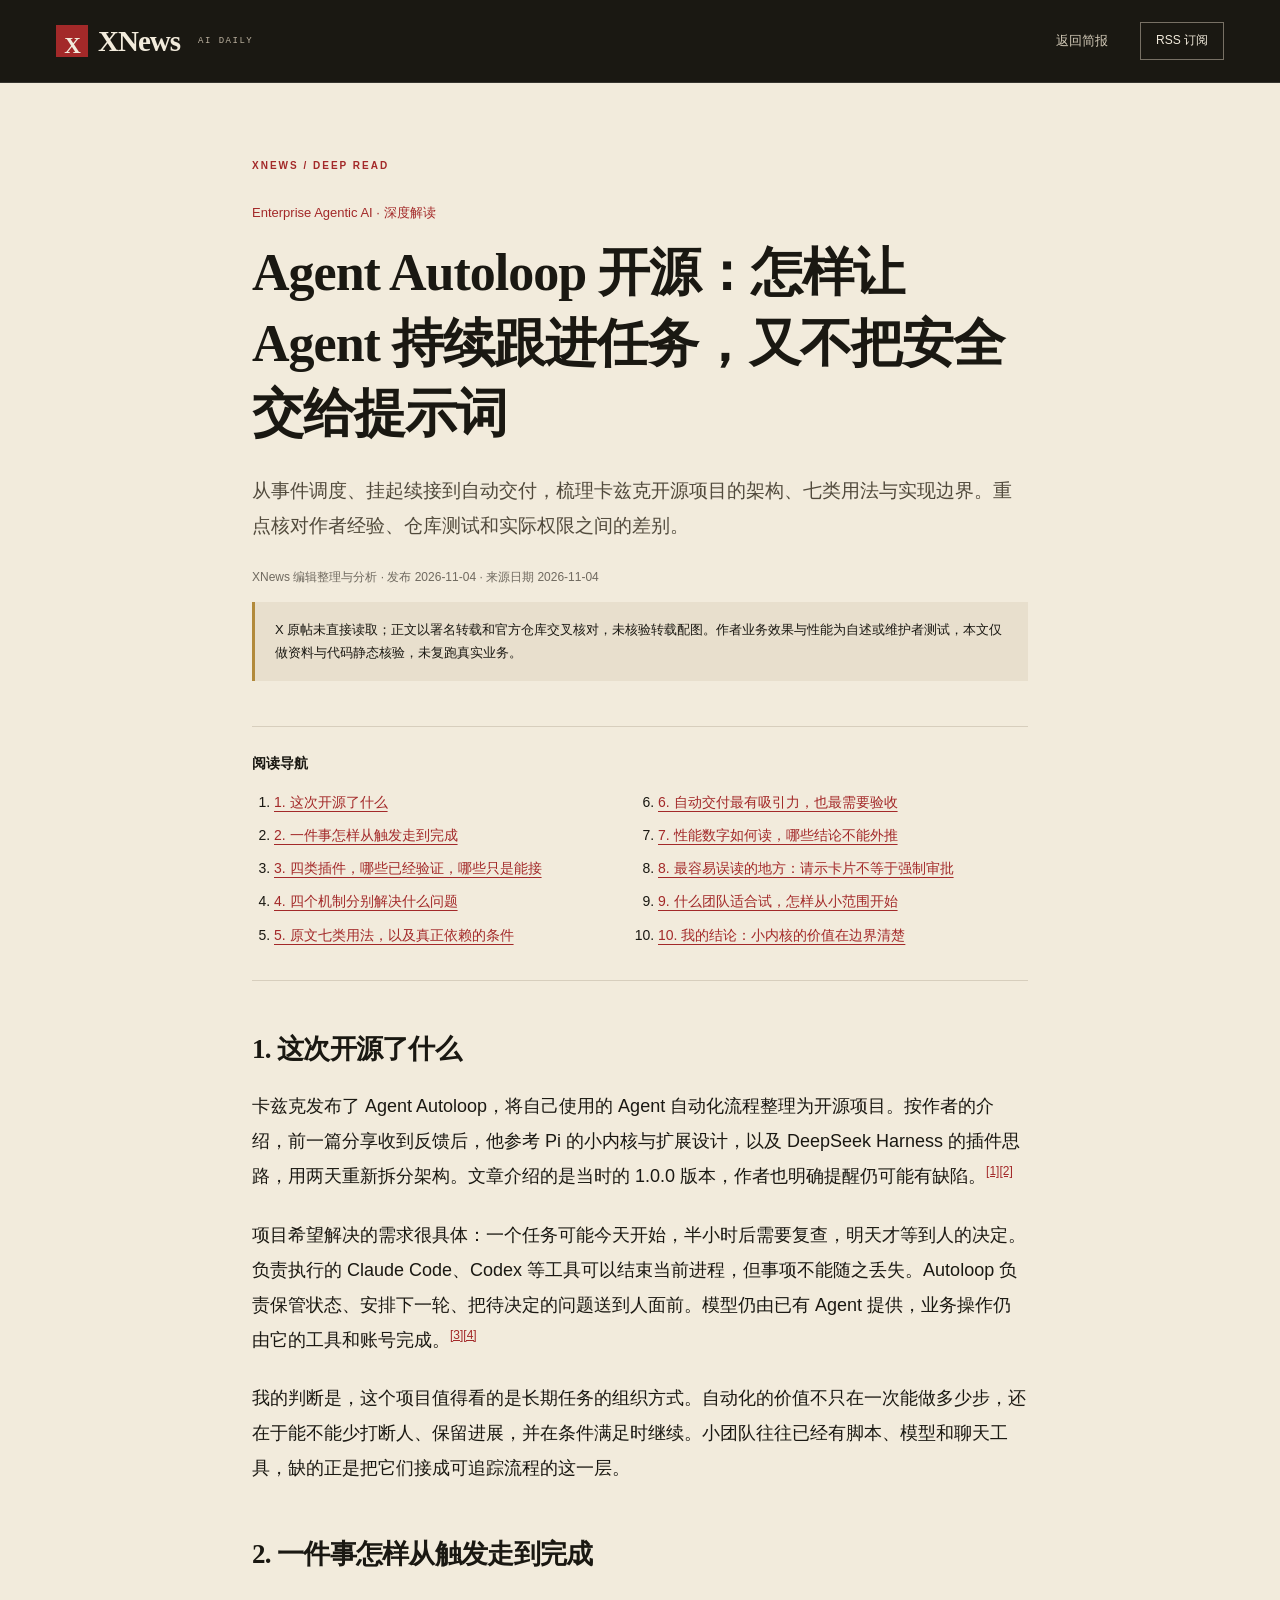
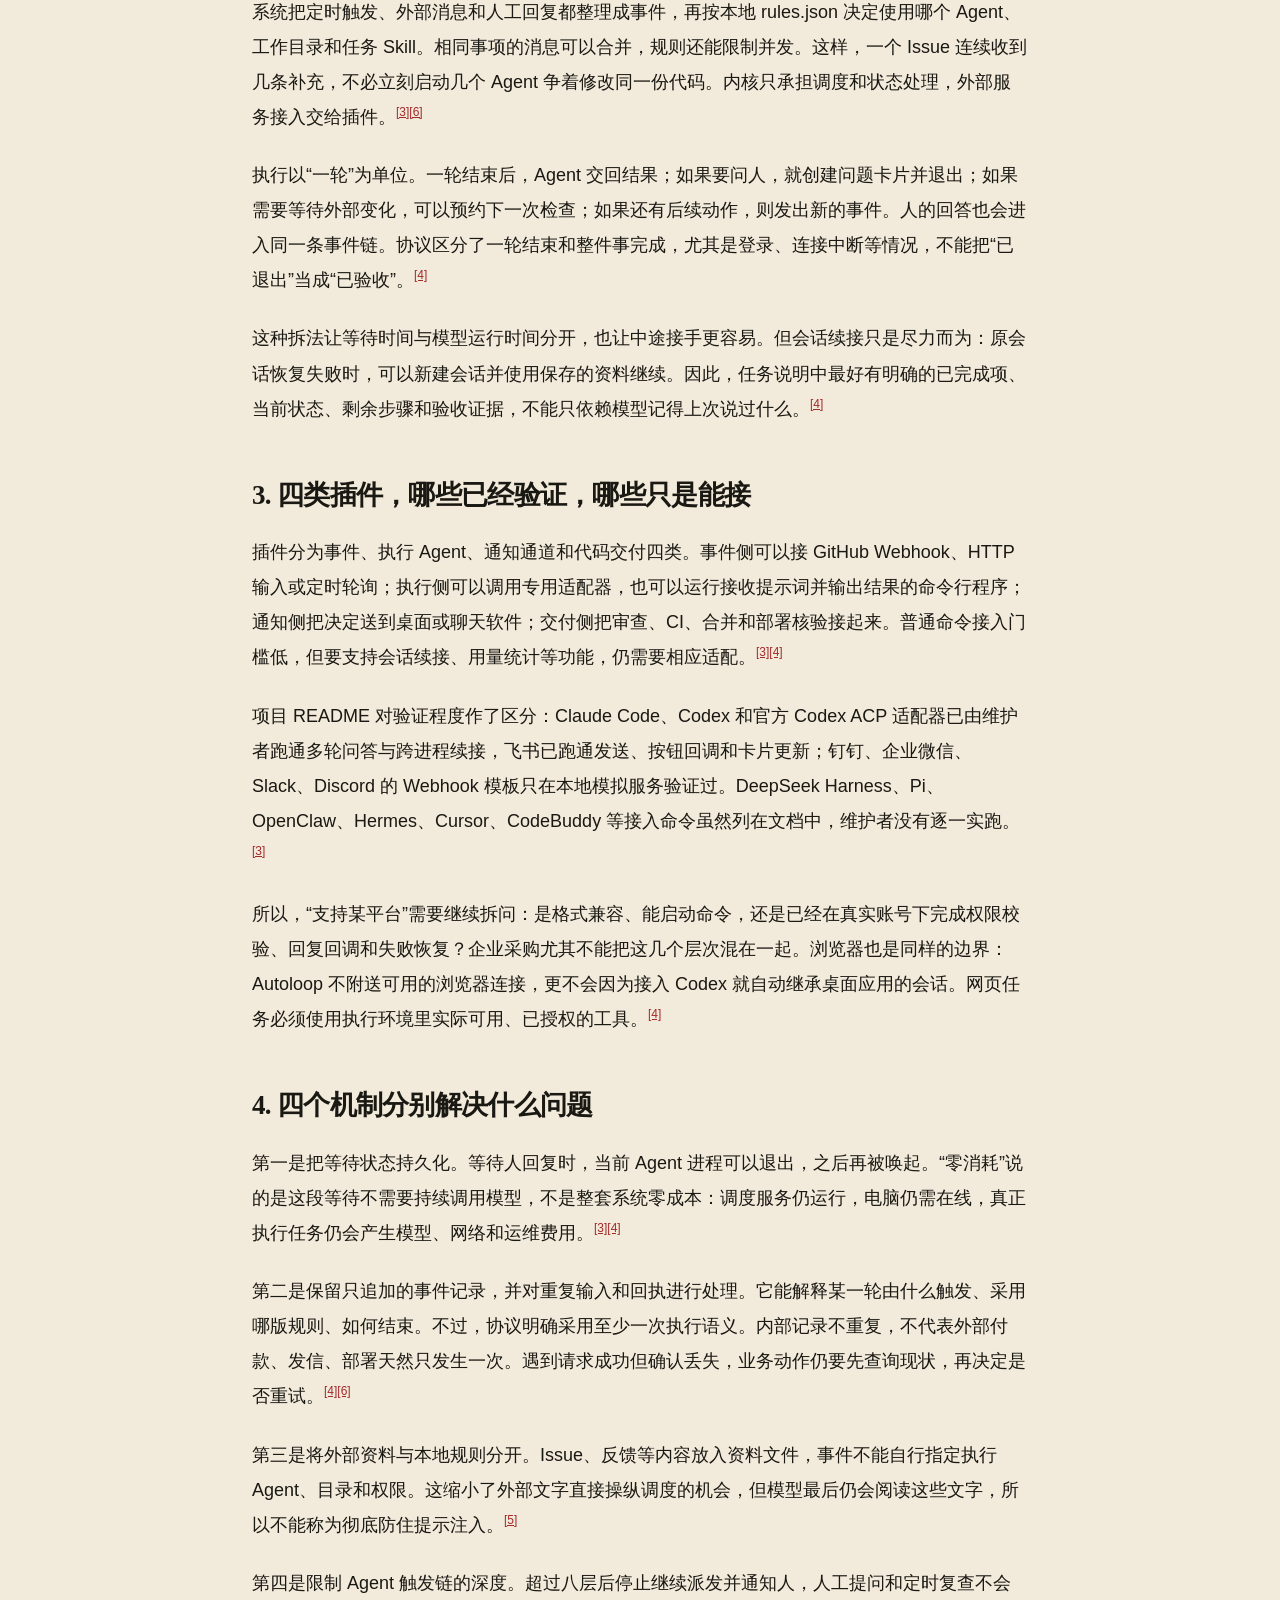
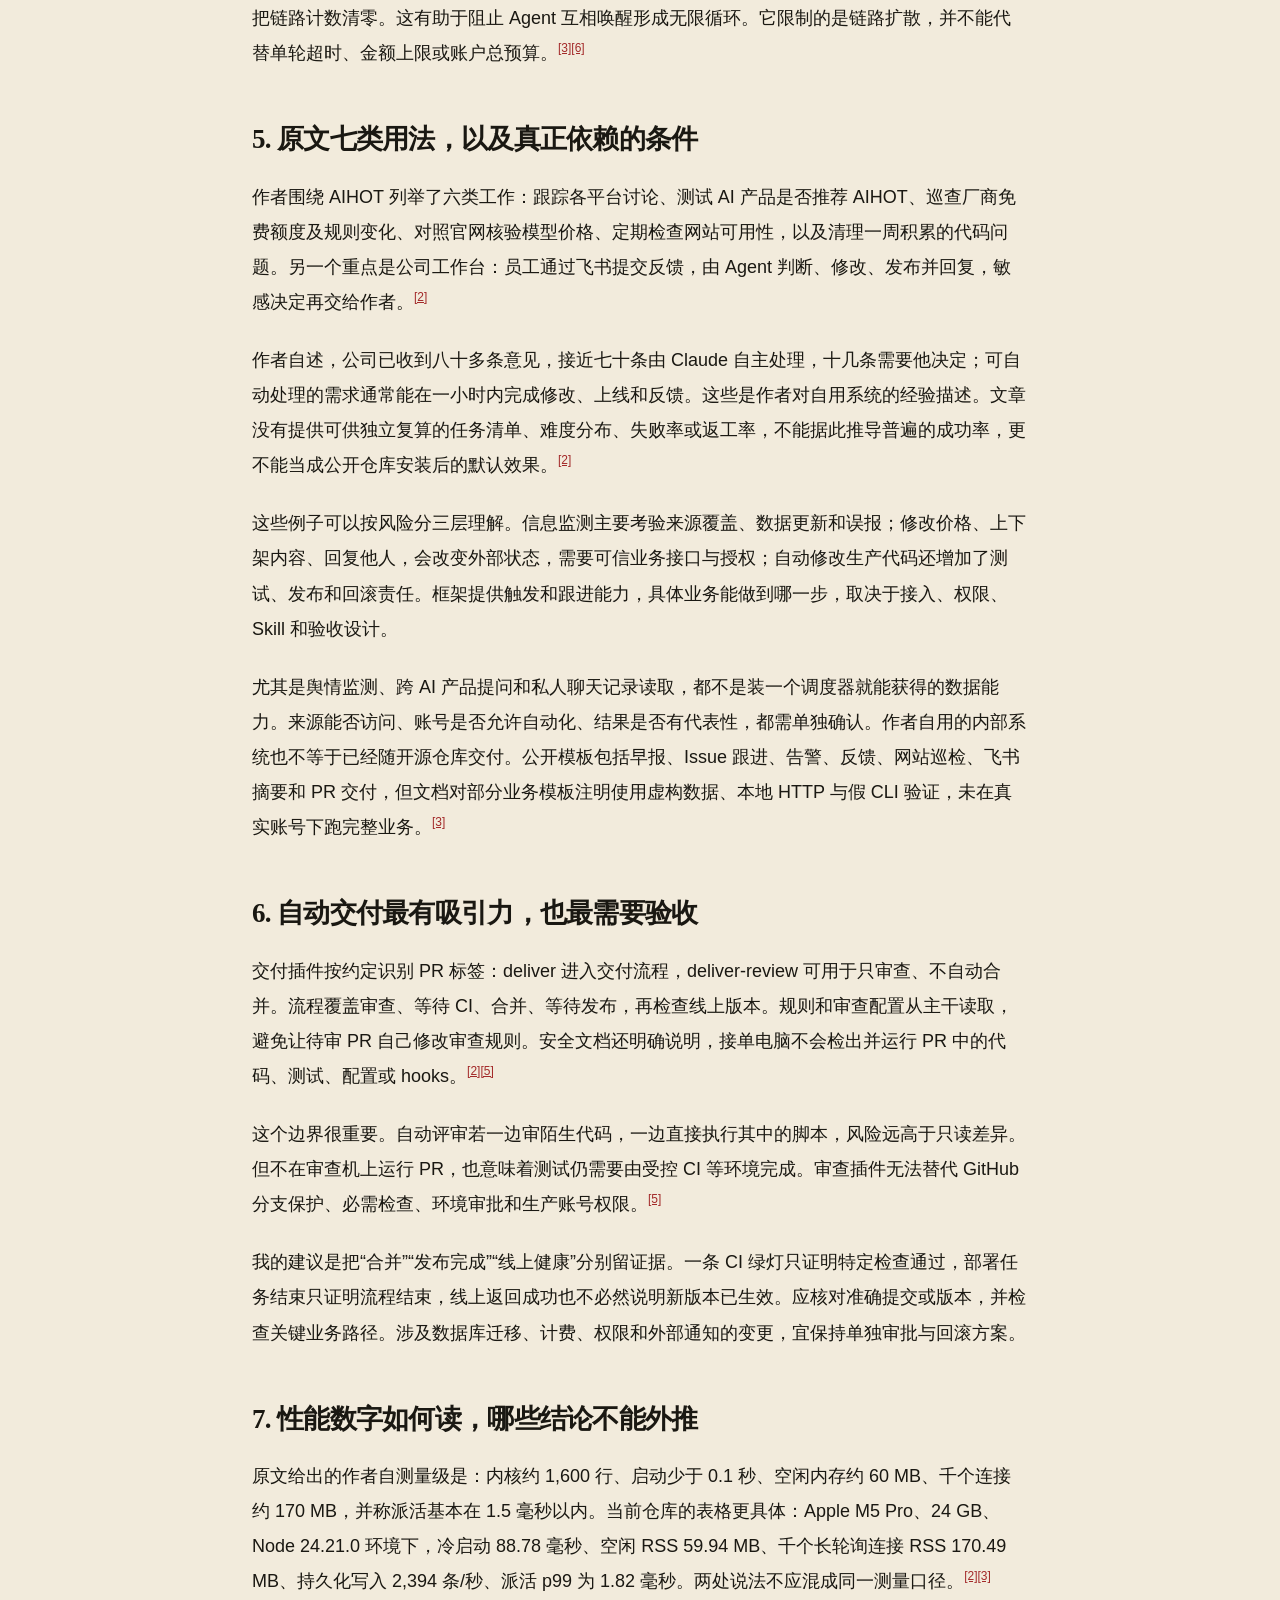
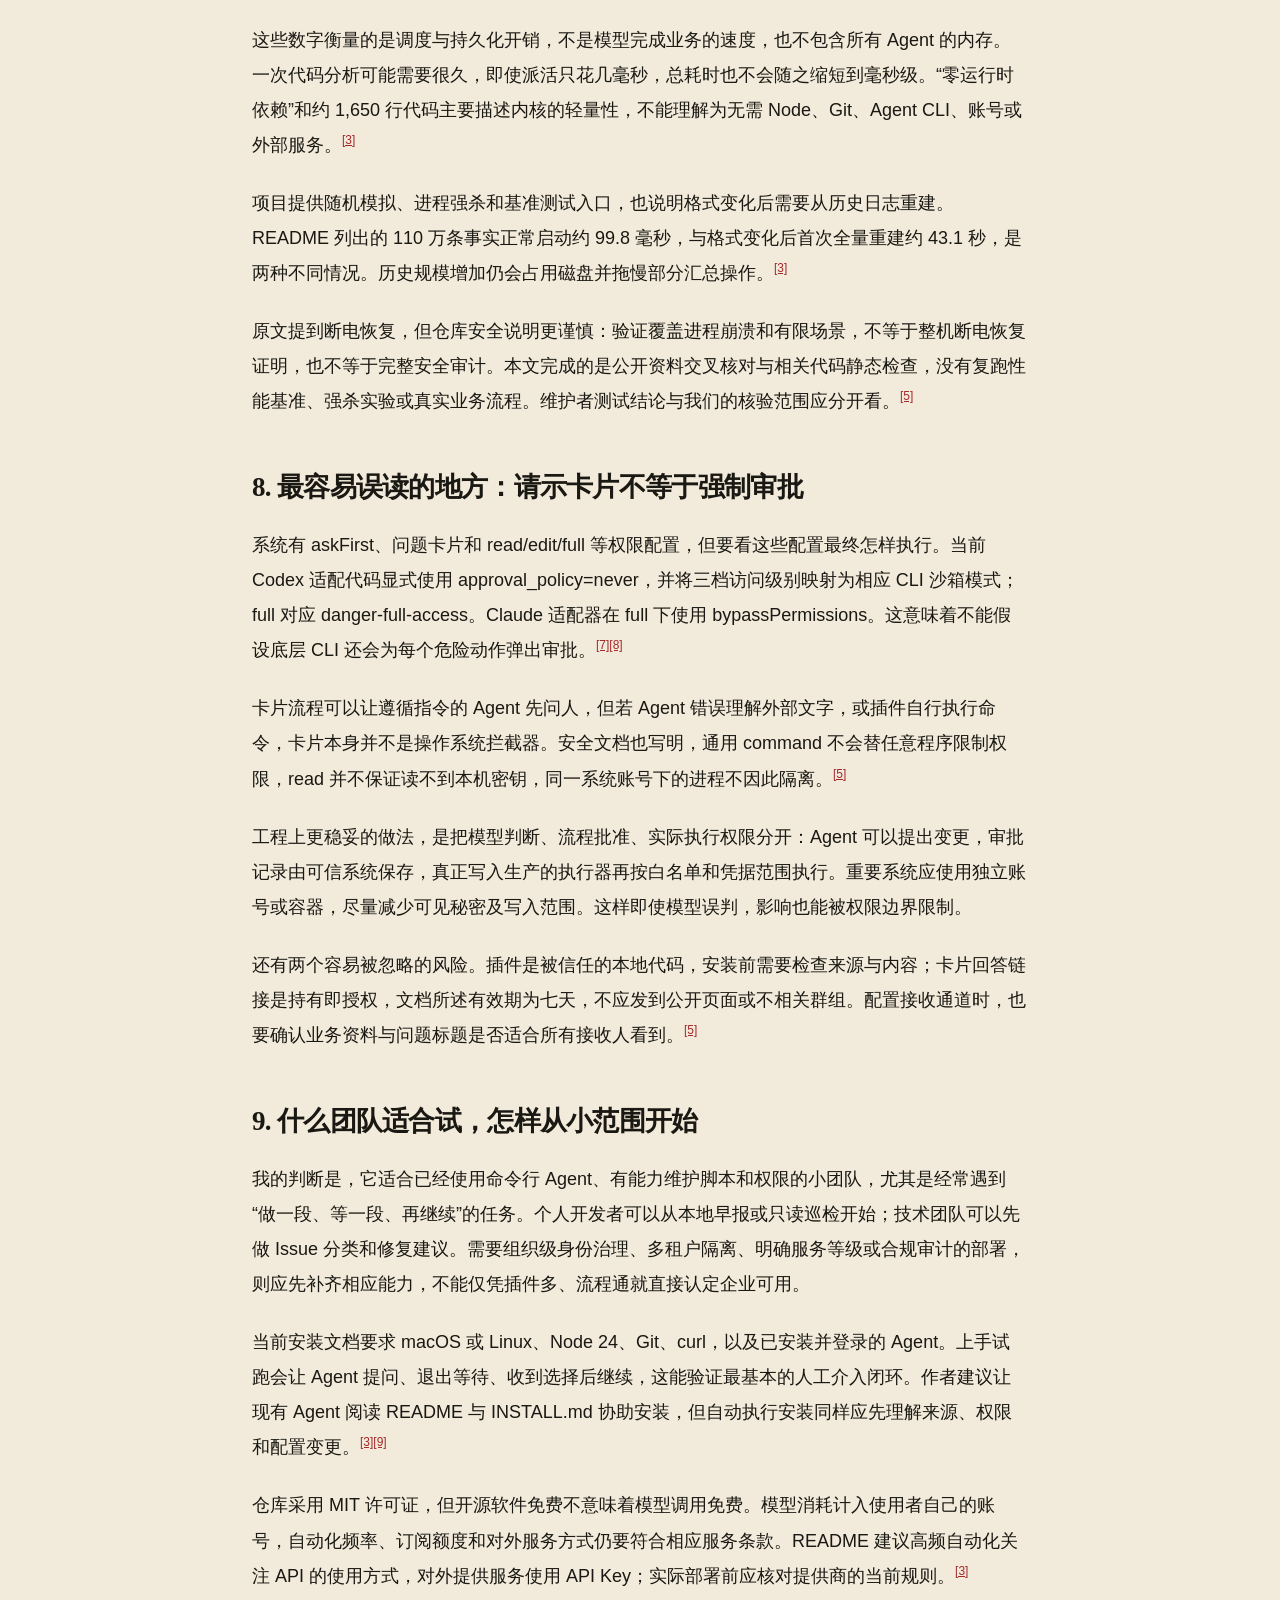
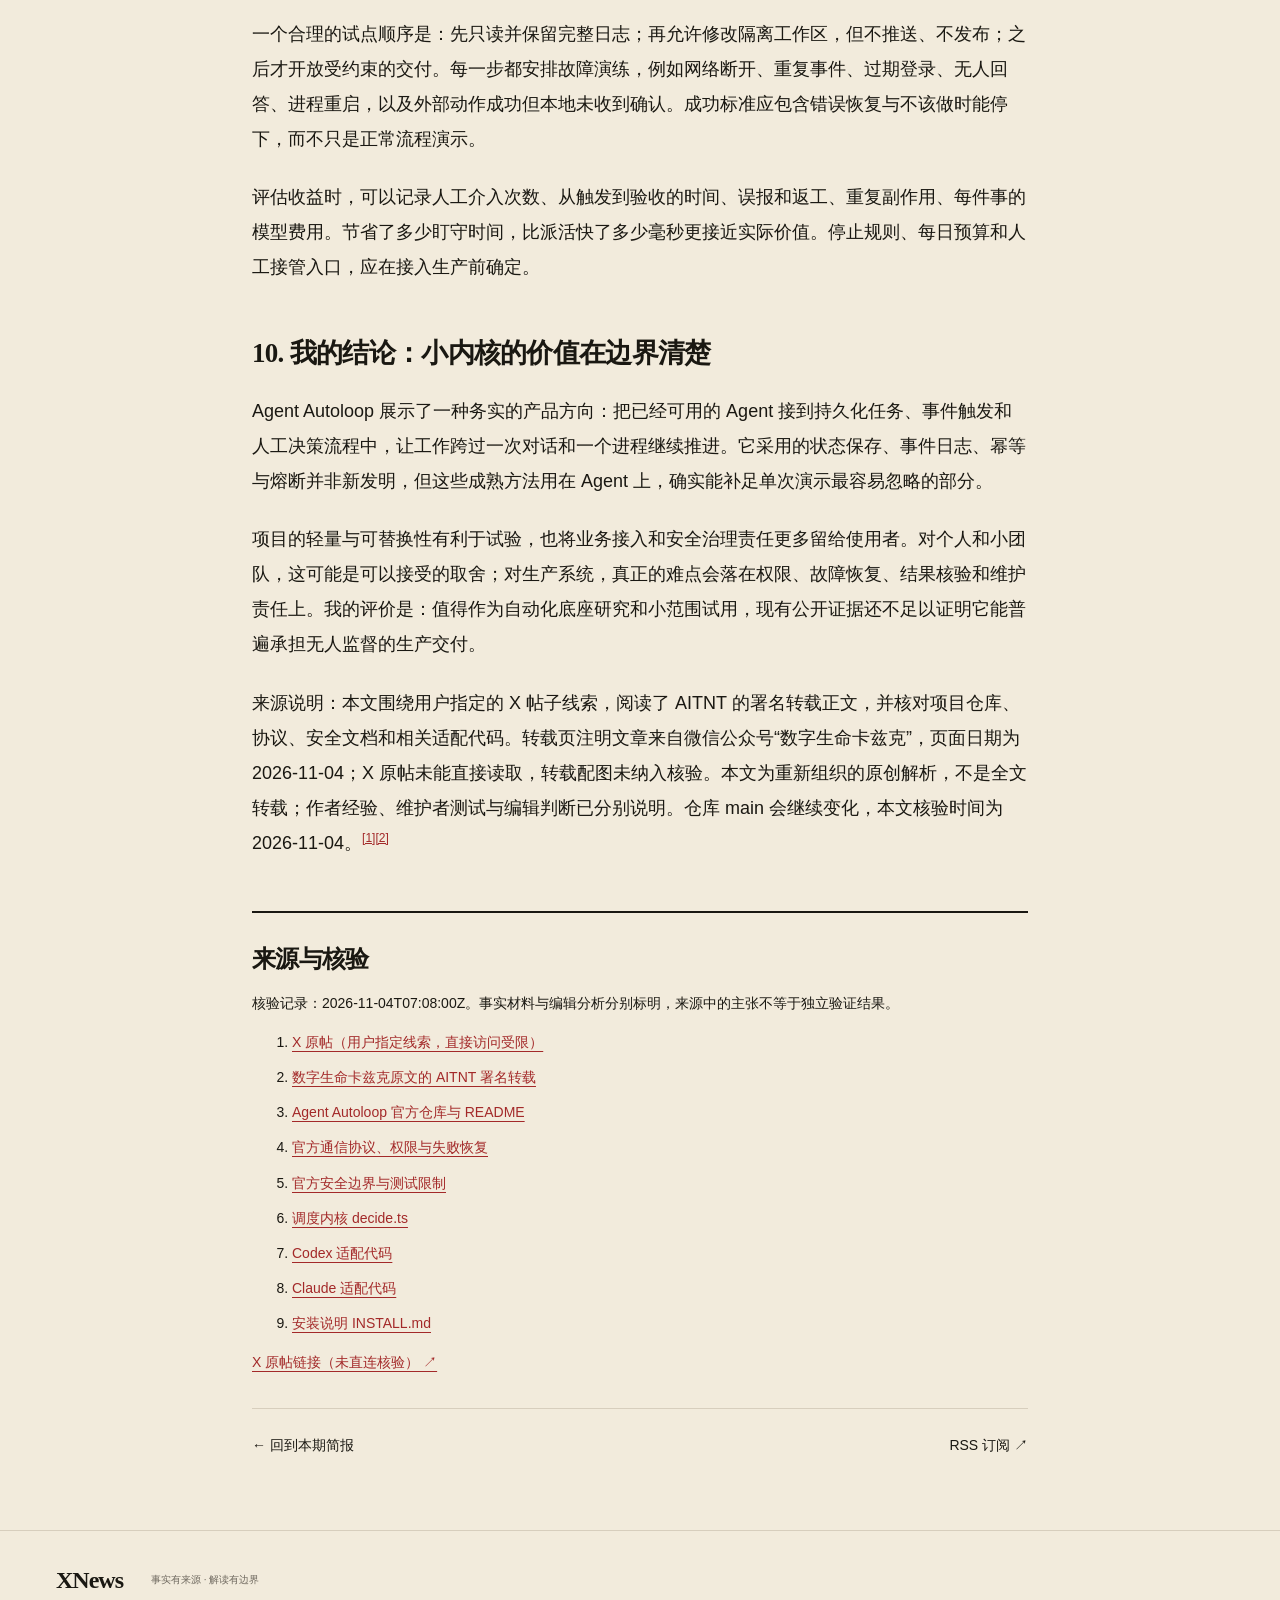
==== commit 6dfcf426: "Publish illustrated knowledge-debt report with evidence table and accessible figures" ====
--- a/articles/2026-11-04-agent-autoloop-analysis.html
+++ b/articles/2026-11-04-agent-autoloop-analysis.html
@@ -2,4 +2,4 @@
 <html lang="zh-CN"><head><meta charset="utf-8"><meta name="viewport" content="width=device-width, initial-scale=1"><title>Agent Autoloop 开源：怎样让 Agent 持续跟进任务，又不把安全交给提示词 · XNews</title><meta name="description" content="从事件调度、挂起续接到自动交付，梳理卡兹克开源项目的架构、七类用法与实现边界。重点核对作者经验、仓库测试和实际权限之间的差别。"><link rel="canonical" href="https://all4worldjz.github.io/XNews/articles/2026-11-04-agent-autoloop-analysis.html"><link rel="alternate" type="application/rss+xml" title="XNews RSS" href="../feed.xml"><link rel="stylesheet" href="../style.css"><link rel="stylesheet" href="../article.css"></head>
 <body class="article-page"><a class="skip" href="#article-body">跳到正文</a><header class="site-header wrap"><a class="brand" href="../"><span class="brand-icon">X</span>XNews<span class="brand-sub">AI DAILY</span></a><nav aria-label="主导航"><a href="../">返回简报</a></nav><a class="rss-nav" href="../feed.xml">RSS 订阅</a></header>
 <main class="article-wrap"><header class="article-header"><p class="eyebrow">XNEWS / DEEP READ</p><p class="article-category">Enterprise Agentic AI · 深度解读</p><h1>Agent Autoloop 开源：怎样让 Agent 持续跟进任务，又不把安全交给提示词</h1><p class="article-deck">从事件调度、挂起续接到自动交付，梳理卡兹克开源项目的架构、七类用法与实现边界。重点核对作者经验、仓库测试和实际权限之间的差别。</p><p class="article-meta">XNews 编辑整理与分析 · 发布 2026-11-04 · 来源日期 2026-11-04</p><p class="article-disclosure">X 原帖未直接读取；正文以署名转载和官方仓库交叉核对，未核验转载配图。作者业务效果与性能为自述或维护者测试，本文仅做资料与代码静态核验，未复跑真实业务。</p></header>
-<nav class="article-toc" aria-label="本文目录"><strong>阅读导航</strong><ol><li><a href="#section-1">1. 这次开源了什么</a></li><li><a href="#section-2">2. 一件事怎样从触发走到完成</a></li><li><a href="#section-3">3. 四类插件，哪些已经验证，哪些只是能接</a></li><li><a href="#section-4">4. 四个机制分别解决什么问题</a></li><li><a href="#section-5">5. 原文七类用法，以及真正依赖的条件</a></li><li><a href="#section-6">6. 自动交付最有吸引力，也最需要验收</a></li><li><a href="#section-7">7. 性能数字如何读，哪些结论不能外推</a></li><li><a href="#section-8">8. 最容易误读的地方：请示卡片不等于强制审批</a></li><li><a href="#section-9">9. 什么团队适合试，怎样从小范围开始</a></li><li><a href="#section-10">10. 我的结论：小内核的价值在边界清楚</a></li></ol></nav><article id="article-body" class="article-body"><section id="section-1"><h2>1. 这次开源了什么</h2><p>卡兹克发布了 Agent Autoloop，将自己使用的 Agent 自动化流程整理为开源项目。按作者的介绍，前一篇分享收到反馈后，他参考 Pi 的小内核与扩展设计，以及 DeepSeek Harness 的插件思路，用两天重新拆分架构。文章介绍的是当时的 1.0.0 版本，作者也明确提醒仍可能有缺陷。[1][2]</p><p>项目希望解决的需求很具体：一个任务可能今天开始，半小时后需要复查，明天才等到人的决定。负责执行的 Claude Code、Codex 等工具可以结束当前进程，但事项不能随之丢失。Autoloop 负责保管状态、安排下一轮、把待决定的问题送到人面前。模型仍由已有 Agent 提供，业务操作仍由它的工具和账号完成。[3][4]</p><p>我的判断是，这个项目值得看的是长期任务的组织方式。自动化的价值不只在一次能做多少步，还在于能不能少打断人、保留进展，并在条件满足时继续。小团队往往已经有脚本、模型和聊天工具，缺的正是把它们接成可追踪流程的这一层。</p></section><section id="section-2"><h2>2. 一件事怎样从触发走到完成</h2><p>系统把定时触发、外部消息和人工回复都整理成事件，再按本地 rules.json 决定使用哪个 Agent、工作目录和任务 Skill。相同事项的消息可以合并，规则还能限制并发。这样，一个 Issue 连续收到几条补充，不必立刻启动几个 Agent 争着修改同一份代码。内核只承担调度和状态处理，外部服务接入交给插件。[3][6]</p><p>执行以“一轮”为单位。一轮结束后，Agent 交回结果；如果要问人，就创建问题卡片并退出；如果需要等待外部变化，可以预约下一次检查；如果还有后续动作，则发出新的事件。人的回答也会进入同一条事件链。协议区分了一轮结束和整件事完成，尤其是登录、连接中断等情况，不能把“已退出”当成“已验收”。[4]</p><p>这种拆法让等待时间与模型运行时间分开，也让中途接手更容易。但会话续接只是尽力而为：原会话恢复失败时，可以新建会话并使用保存的资料继续。因此，任务说明中最好有明确的已完成项、当前状态、剩余步骤和验收证据，不能只依赖模型记得上次说过什么。[4]</p></section><section id="section-3"><h2>3. 四类插件，哪些已经验证，哪些只是能接</h2><p>插件分为事件、执行 Agent、通知通道和代码交付四类。事件侧可以接 GitHub Webhook、HTTP 输入或定时轮询；执行侧可以调用专用适配器，也可以运行接收提示词并输出结果的命令行程序；通知侧把决定送到桌面或聊天软件；交付侧把审查、CI、合并和部署核验接起来。普通命令接入门槛低，但要支持会话续接、用量统计等功能，仍需要相应适配。[3][4]</p><p>项目 README 对验证程度作了区分：Claude Code、Codex 和官方 Codex ACP 适配器已由维护者跑通多轮问答与跨进程续接，飞书已跑通发送、按钮回调和卡片更新；钉钉、企业微信、Slack、Discord 的 Webhook 模板只在本地模拟服务验证过。DeepSeek Harness、Pi、OpenClaw、Hermes、Cursor、CodeBuddy 等接入命令虽然列在文档中，维护者没有逐一实跑。[3]</p><p>所以，“支持某平台”需要继续拆问：是格式兼容、能启动命令，还是已经在真实账号下完成权限校验、回复回调和失败恢复？企业采购尤其不能把这几个层次混在一起。浏览器也是同样的边界：Autoloop 不附送可用的浏览器连接，更不会因为接入 Codex 就自动继承桌面应用的会话。网页任务必须使用执行环境里实际可用、已授权的工具。[4]</p></section><section id="section-4"><h2>4. 四个机制分别解决什么问题</h2><p>第一是把等待状态持久化。等待人回复时，当前 Agent 进程可以退出，之后再被唤起。“零消耗”说的是这段等待不需要持续调用模型，不是整套系统零成本：调度服务仍运行，电脑仍需在线，真正执行任务仍会产生模型、网络和运维费用。[3][4]</p><p>第二是保留只追加的事件记录，并对重复输入和回执进行处理。它能解释某一轮由什么触发、采用哪版规则、如何结束。不过，协议明确采用至少一次执行语义。内部记录不重复，不代表外部付款、发信、部署天然只发生一次。遇到请求成功但确认丢失，业务动作仍要先查询现状，再决定是否重试。[4][6]</p><p>第三是将外部资料与本地规则分开。Issue、反馈等内容放入资料文件，事件不能自行指定执行 Agent、目录和权限。这缩小了外部文字直接操纵调度的机会，但模型最后仍会阅读这些文字，所以不能称为彻底防住提示注入。[5]</p><p>第四是限制 Agent 触发链的深度。超过八层后停止继续派发并通知人，人工提问和定时复查不会把链路计数清零。这有助于阻止 Agent 互相唤醒形成无限循环。它限制的是链路扩散，并不能代替单轮超时、金额上限或账户总预算。[3][6]</p></section><section id="section-5"><h2>5. 原文七类用法，以及真正依赖的条件</h2><p>作者围绕 AIHOT 列举了六类工作：跟踪各平台讨论、测试 AI 产品是否推荐 AIHOT、巡查厂商免费额度及规则变化、对照官网核验模型价格、定期检查网站可用性，以及清理一周积累的代码问题。另一个重点是公司工作台：员工通过飞书提交反馈，由 Agent 判断、修改、发布并回复，敏感决定再交给作者。[2]</p><p>作者自述，公司已收到八十多条意见，接近七十条由 Claude 自主处理，十几条需要他决定；可自动处理的需求通常能在一小时内完成修改、上线和反馈。这些是作者对自用系统的经验描述。文章没有提供可供独立复算的任务清单、难度分布、失败率或返工率，不能据此推导普遍的成功率，更不能当成公开仓库安装后的默认效果。[2]</p><p>这些例子可以按风险分三层理解。信息监测主要考验来源覆盖、数据更新和误报；修改价格、上下架内容、回复他人，会改变外部状态，需要可信业务接口与授权；自动修改生产代码还增加了测试、发布和回滚责任。框架提供触发和跟进能力，具体业务能做到哪一步，取决于接入、权限、Skill 和验收设计。</p><p>尤其是舆情监测、跨 AI 产品提问和私人聊天记录读取，都不是装一个调度器就能获得的数据能力。来源能否访问、账号是否允许自动化、结果是否有代表性，都需单独确认。作者自用的内部系统也不等于已经随开源仓库交付。公开模板包括早报、Issue 跟进、告警、反馈、网站巡检、飞书摘要和 PR 交付，但文档对部分业务模板注明使用虚构数据、本地 HTTP 与假 CLI 验证，未在真实账号下跑完整业务。[3]</p></section><section id="section-6"><h2>6. 自动交付最有吸引力，也最需要验收</h2><p>交付插件按约定识别 PR 标签：deliver 进入交付流程，deliver-review 可用于只审查、不自动合并。流程覆盖审查、等待 CI、合并、等待发布，再检查线上版本。规则和审查配置从主干读取，避免让待审 PR 自己修改审查规则。安全文档还明确说明，接单电脑不会检出并运行 PR 中的代码、测试、配置或 hooks。[2][5]</p><p>这个边界很重要。自动评审若一边审陌生代码，一边直接执行其中的脚本，风险远高于只读差异。但不在审查机上运行 PR，也意味着测试仍需要由受控 CI 等环境完成。审查插件无法替代 GitHub 分支保护、必需检查、环境审批和生产账号权限。[5]</p><p>我的建议是把“合并”“发布完成”“线上健康”分别留证据。一条 CI 绿灯只证明特定检查通过，部署任务结束只证明流程结束，线上返回成功也不必然说明新版本已生效。应核对准确提交或版本，并检查关键业务路径。涉及数据库迁移、计费、权限和外部通知的变更，宜保持单独审批与回滚方案。</p></section><section id="section-7"><h2>7. 性能数字如何读，哪些结论不能外推</h2><p>原文给出的作者自测量级是：内核约 1,600 行、启动少于 0.1 秒、空闲内存约 60 MB、千个连接约 170 MB，并称派活基本在 1.5 毫秒以内。当前仓库的表格更具体：Apple M5 Pro、24 GB、Node 24.21.0 环境下，冷启动 88.78 毫秒、空闲 RSS 59.94 MB、千个长轮询连接 RSS 170.49 MB、持久化写入 2,394 条/秒、派活 p99 为 1.82 毫秒。两处说法不应混成同一测量口径。[2][3]</p><p>这些数字衡量的是调度与持久化开销，不是模型完成业务的速度，也不包含所有 Agent 的内存。一次代码分析可能需要很久，即使派活只花几毫秒，总耗时也不会随之缩短到毫秒级。“零运行时依赖”和约 1,650 行代码主要描述内核的轻量性，不能理解为无需 Node、Git、Agent CLI、账号或外部服务。[3]</p><p>项目提供随机模拟、进程强杀和基准测试入口，也说明格式变化后需要从历史日志重建。README 列出的 110 万条事实正常启动约 99.8 毫秒，与格式变化后首次全量重建约 43.1 秒，是两种不同情况。历史规模增加仍会占用磁盘并拖慢部分汇总操作。[3]</p><p>原文提到断电恢复，但仓库安全说明更谨慎：验证覆盖进程崩溃和有限场景，不等于整机断电恢复证明，也不等于完整安全审计。本文完成的是公开资料交叉核对与相关代码静态检查，没有复跑性能基准、强杀实验或真实业务流程。维护者测试结论与我们的核验范围应分开看。[5]</p></section><section id="section-8"><h2>8. 最容易误读的地方：请示卡片不等于强制审批</h2><p>系统有 askFirst、问题卡片和 read/edit/full 等权限配置，但要看这些配置最终怎样执行。当前 Codex 适配代码显式使用 approval_policy=never，并将三档访问级别映射为相应 CLI 沙箱模式；full 对应 danger-full-access。Claude 适配器在 full 下使用 bypassPermissions。这意味着不能假设底层 CLI 还会为每个危险动作弹出审批。[7][8]</p><p>卡片流程可以让遵循指令的 Agent 先问人，但若 Agent 错误理解外部文字，或插件自行执行命令，卡片本身并不是操作系统拦截器。安全文档也写明，通用 command 不会替任意程序限制权限，read 并不保证读不到本机密钥，同一系统账号下的进程不因此隔离。[5]</p><p>工程上更稳妥的做法，是把模型判断、流程批准、实际执行权限分开：Agent 可以提出变更，审批记录由可信系统保存，真正写入生产的执行器再按白名单和凭据范围执行。重要系统应使用独立账号或容器，尽量减少可见秘密及写入范围。这样即使模型误判，影响也能被权限边界限制。</p><p>还有两个容易被忽略的风险。插件是被信任的本地代码，安装前需要检查来源与内容；卡片回答链接是持有即授权，文档所述有效期为七天，不应发到公开页面或不相关群组。配置接收通道时，也要确认业务资料与问题标题是否适合所有接收人看到。[5]</p></section><section id="section-9"><h2>9. 什么团队适合试，怎样从小范围开始</h2><p>我的判断是，它适合已经使用命令行 Agent、有能力维护脚本和权限的小团队，尤其是经常遇到“做一段、等一段、再继续”的任务。个人开发者可以从本地早报或只读巡检开始；技术团队可以先做 Issue 分类和修复建议。需要组织级身份治理、多租户隔离、明确服务等级或合规审计的部署，则应先补齐相应能力，不能仅凭插件多、流程通就直接认定企业可用。</p><p>当前安装文档要求 macOS 或 Linux、Node 24、Git、curl，以及已安装并登录的 Agent。上手试跑会让 Agent 提问、退出等待、收到选择后继续，这能验证最基本的人工介入闭环。作者建议让现有 Agent 阅读 README 与 INSTALL.md 协助安装，但自动执行安装同样应先理解来源、权限和配置变更。[3][9]</p><p>仓库采用 MIT 许可证，但开源软件免费不意味着模型调用免费。模型消耗计入使用者自己的账号，自动化频率、订阅额度和对外服务方式仍要符合相应服务条款。README 建议高频自动化关注 API 的使用方式，对外提供服务使用 API Key；实际部署前应核对提供商的当前规则。[3]</p><p>一个合理的试点顺序是：先只读并保留完整日志；再允许修改隔离工作区，但不推送、不发布；之后才开放受约束的交付。每一步都安排故障演练，例如网络断开、重复事件、过期登录、无人回答、进程重启，以及外部动作成功但本地未收到确认。成功标准应包含错误恢复与不该做时能停下，而不只是正常流程演示。</p><p>评估收益时，可以记录人工介入次数、从触发到验收的时间、误报和返工、重复副作用、每件事的模型费用。节省了多少盯守时间，比派活快了多少毫秒更接近实际价值。停止规则、每日预算和人工接管入口，应在接入生产前确定。</p></section><section id="section-10"><h2>10. 我的结论：小内核的价值在边界清楚</h2><p>Agent Autoloop 展示了一种务实的产品方向：把已经可用的 Agent 接到持久化任务、事件触发和人工决策流程中，让工作跨过一次对话和一个进程继续推进。它采用的状态保存、事件日志、幂等与熔断并非新发明，但这些成熟方法用在 Agent 上，确实能补足单次演示最容易忽略的部分。</p><p>项目的轻量与可替换性有利于试验，也将业务接入和安全治理责任更多留给使用者。对个人和小团队，这可能是可以接受的取舍；对生产系统，真正的难点会落在权限、故障恢复、结果核验和维护责任上。我的评价是：值得作为自动化底座研究和小范围试用，现有公开证据还不足以证明它能普遍承担无人监督的生产交付。</p><p>来源说明：本文围绕用户指定的 X 帖子线索，阅读了 AITNT 的署名转载正文，并核对项目仓库、协议、安全文档和相关适配代码。转载页注明文章来自微信公众号“数字生命卡兹克”，页面日期为 2026-11-04；X 原帖未能直接读取，转载配图未纳入核验。本文为重新组织的原创解析，不是全文转载；作者经验、维护者测试与编辑判断已分别说明。仓库 main 会继续变化，本文核验时间为 2026-11-04。[1][2]</p></section></article><section class="article-sources" id="sources"><h2>来源与核验</h2><p>核验记录：2026-11-04T07:08:00Z。事实材料与编辑分析分别标明，来源中的主张不等于独立验证结果。</p><ol><li><a href="https://x.com/Khazix0918/status/2117776745688646139" rel="noopener noreferrer">X 原帖（用户指定线索，直接访问受限）</a></li><li><a href="https://www.aitntnews.com/newDetail.html?newId=30914" rel="noopener noreferrer">数字生命卡兹克原文的 AITNT 署名转载</a></li><li><a href="https://github.com/KKKKhazix/agent-autoloop" rel="noopener noreferrer">Agent Autoloop 官方仓库与 README</a></li><li><a href="https://github.com/KKKKhazix/agent-autoloop/blob/main/docs/protocol.md" rel="noopener noreferrer">官方通信协议、权限与失败恢复</a></li><li><a href="https://github.com/KKKKhazix/agent-autoloop/blob/main/SECURITY.md" rel="noopener noreferrer">官方安全边界与测试限制</a></li><li><a href="https://github.com/KKKKhazix/agent-autoloop/blob/main/kernel/decide.ts" rel="noopener noreferrer">调度内核 decide.ts</a></li><li><a href="https://github.com/KKKKhazix/agent-autoloop/blob/main/plugins/codex/agent.ts" rel="noopener noreferrer">Codex 适配代码</a></li><li><a href="https://github.com/KKKKhazix/agent-autoloop/blob/main/plugins/claude/agent.ts" rel="noopener noreferrer">Claude 适配代码</a></li><li><a href="https://github.com/KKKKhazix/agent-autoloop/blob/main/INSTALL.md" rel="noopener noreferrer">安装说明 INSTALL.md</a></li></ol><p><a href="https://x.com/Khazix0918/status/2117776745688646139" rel="noopener noreferrer">X 原帖链接（未直连核验） ↗</a></p></section><div class="article-end"><a href="../?date=2026-11-04#agent-autoloop-analysis">← 回到本期简报</a><a href="../feed.xml">RSS 订阅 ↗</a></div></main><footer class="wrap"><a class="brand" href="../">XNews</a><p>事实有来源 · 解读有边界</p></footer></body></html>
+<nav class="article-toc" aria-label="本文目录"><strong>阅读导航</strong><ol><li><a href="#section-1">1. 这次开源了什么</a></li><li><a href="#section-2">2. 一件事怎样从触发走到完成</a></li><li><a href="#section-3">3. 四类插件，哪些已经验证，哪些只是能接</a></li><li><a href="#section-4">4. 四个机制分别解决什么问题</a></li><li><a href="#section-5">5. 原文七类用法，以及真正依赖的条件</a></li><li><a href="#section-6">6. 自动交付最有吸引力，也最需要验收</a></li><li><a href="#section-7">7. 性能数字如何读，哪些结论不能外推</a></li><li><a href="#section-8">8. 最容易误读的地方：请示卡片不等于强制审批</a></li><li><a href="#section-9">9. 什么团队适合试，怎样从小范围开始</a></li><li><a href="#section-10">10. 我的结论：小内核的价值在边界清楚</a></li></ol></nav><article id="article-body" class="article-body"><section id="section-1"><h2>1. 这次开源了什么</h2><p>卡兹克发布了 Agent Autoloop，将自己使用的 Agent 自动化流程整理为开源项目。按作者的介绍，前一篇分享收到反馈后，他参考 Pi 的小内核与扩展设计，以及 DeepSeek Harness 的插件思路，用两天重新拆分架构。文章介绍的是当时的 1.0.0 版本，作者也明确提醒仍可能有缺陷。<a class="citation" href="#source-1" aria-label="来源 1">[1]</a><a class="citation" href="#source-2" aria-label="来源 2">[2]</a></p><p>项目希望解决的需求很具体：一个任务可能今天开始，半小时后需要复查，明天才等到人的决定。负责执行的 Claude Code、Codex 等工具可以结束当前进程，但事项不能随之丢失。Autoloop 负责保管状态、安排下一轮、把待决定的问题送到人面前。模型仍由已有 Agent 提供，业务操作仍由它的工具和账号完成。<a class="citation" href="#source-3" aria-label="来源 3">[3]</a><a class="citation" href="#source-4" aria-label="来源 4">[4]</a></p><p>我的判断是，这个项目值得看的是长期任务的组织方式。自动化的价值不只在一次能做多少步，还在于能不能少打断人、保留进展，并在条件满足时继续。小团队往往已经有脚本、模型和聊天工具，缺的正是把它们接成可追踪流程的这一层。</p></section><section id="section-2"><h2>2. 一件事怎样从触发走到完成</h2><p>系统把定时触发、外部消息和人工回复都整理成事件，再按本地 rules.json 决定使用哪个 Agent、工作目录和任务 Skill。相同事项的消息可以合并，规则还能限制并发。这样，一个 Issue 连续收到几条补充，不必立刻启动几个 Agent 争着修改同一份代码。内核只承担调度和状态处理，外部服务接入交给插件。<a class="citation" href="#source-3" aria-label="来源 3">[3]</a><a class="citation" href="#source-6" aria-label="来源 6">[6]</a></p><p>执行以“一轮”为单位。一轮结束后，Agent 交回结果；如果要问人，就创建问题卡片并退出；如果需要等待外部变化，可以预约下一次检查；如果还有后续动作，则发出新的事件。人的回答也会进入同一条事件链。协议区分了一轮结束和整件事完成，尤其是登录、连接中断等情况，不能把“已退出”当成“已验收”。<a class="citation" href="#source-4" aria-label="来源 4">[4]</a></p><p>这种拆法让等待时间与模型运行时间分开，也让中途接手更容易。但会话续接只是尽力而为：原会话恢复失败时，可以新建会话并使用保存的资料继续。因此，任务说明中最好有明确的已完成项、当前状态、剩余步骤和验收证据，不能只依赖模型记得上次说过什么。<a class="citation" href="#source-4" aria-label="来源 4">[4]</a></p></section><section id="section-3"><h2>3. 四类插件，哪些已经验证，哪些只是能接</h2><p>插件分为事件、执行 Agent、通知通道和代码交付四类。事件侧可以接 GitHub Webhook、HTTP 输入或定时轮询；执行侧可以调用专用适配器，也可以运行接收提示词并输出结果的命令行程序；通知侧把决定送到桌面或聊天软件；交付侧把审查、CI、合并和部署核验接起来。普通命令接入门槛低，但要支持会话续接、用量统计等功能，仍需要相应适配。<a class="citation" href="#source-3" aria-label="来源 3">[3]</a><a class="citation" href="#source-4" aria-label="来源 4">[4]</a></p><p>项目 README 对验证程度作了区分：Claude Code、Codex 和官方 Codex ACP 适配器已由维护者跑通多轮问答与跨进程续接，飞书已跑通发送、按钮回调和卡片更新；钉钉、企业微信、Slack、Discord 的 Webhook 模板只在本地模拟服务验证过。DeepSeek Harness、Pi、OpenClaw、Hermes、Cursor、CodeBuddy 等接入命令虽然列在文档中，维护者没有逐一实跑。<a class="citation" href="#source-3" aria-label="来源 3">[3]</a></p><p>所以，“支持某平台”需要继续拆问：是格式兼容、能启动命令，还是已经在真实账号下完成权限校验、回复回调和失败恢复？企业采购尤其不能把这几个层次混在一起。浏览器也是同样的边界：Autoloop 不附送可用的浏览器连接，更不会因为接入 Codex 就自动继承桌面应用的会话。网页任务必须使用执行环境里实际可用、已授权的工具。<a class="citation" href="#source-4" aria-label="来源 4">[4]</a></p></section><section id="section-4"><h2>4. 四个机制分别解决什么问题</h2><p>第一是把等待状态持久化。等待人回复时，当前 Agent 进程可以退出，之后再被唤起。“零消耗”说的是这段等待不需要持续调用模型，不是整套系统零成本：调度服务仍运行，电脑仍需在线，真正执行任务仍会产生模型、网络和运维费用。<a class="citation" href="#source-3" aria-label="来源 3">[3]</a><a class="citation" href="#source-4" aria-label="来源 4">[4]</a></p><p>第二是保留只追加的事件记录，并对重复输入和回执进行处理。它能解释某一轮由什么触发、采用哪版规则、如何结束。不过，协议明确采用至少一次执行语义。内部记录不重复，不代表外部付款、发信、部署天然只发生一次。遇到请求成功但确认丢失，业务动作仍要先查询现状，再决定是否重试。<a class="citation" href="#source-4" aria-label="来源 4">[4]</a><a class="citation" href="#source-6" aria-label="来源 6">[6]</a></p><p>第三是将外部资料与本地规则分开。Issue、反馈等内容放入资料文件，事件不能自行指定执行 Agent、目录和权限。这缩小了外部文字直接操纵调度的机会，但模型最后仍会阅读这些文字，所以不能称为彻底防住提示注入。<a class="citation" href="#source-5" aria-label="来源 5">[5]</a></p><p>第四是限制 Agent 触发链的深度。超过八层后停止继续派发并通知人，人工提问和定时复查不会把链路计数清零。这有助于阻止 Agent 互相唤醒形成无限循环。它限制的是链路扩散，并不能代替单轮超时、金额上限或账户总预算。<a class="citation" href="#source-3" aria-label="来源 3">[3]</a><a class="citation" href="#source-6" aria-label="来源 6">[6]</a></p></section><section id="section-5"><h2>5. 原文七类用法，以及真正依赖的条件</h2><p>作者围绕 AIHOT 列举了六类工作：跟踪各平台讨论、测试 AI 产品是否推荐 AIHOT、巡查厂商免费额度及规则变化、对照官网核验模型价格、定期检查网站可用性，以及清理一周积累的代码问题。另一个重点是公司工作台：员工通过飞书提交反馈，由 Agent 判断、修改、发布并回复，敏感决定再交给作者。<a class="citation" href="#source-2" aria-label="来源 2">[2]</a></p><p>作者自述，公司已收到八十多条意见，接近七十条由 Claude 自主处理，十几条需要他决定；可自动处理的需求通常能在一小时内完成修改、上线和反馈。这些是作者对自用系统的经验描述。文章没有提供可供独立复算的任务清单、难度分布、失败率或返工率，不能据此推导普遍的成功率，更不能当成公开仓库安装后的默认效果。<a class="citation" href="#source-2" aria-label="来源 2">[2]</a></p><p>这些例子可以按风险分三层理解。信息监测主要考验来源覆盖、数据更新和误报；修改价格、上下架内容、回复他人，会改变外部状态，需要可信业务接口与授权；自动修改生产代码还增加了测试、发布和回滚责任。框架提供触发和跟进能力，具体业务能做到哪一步，取决于接入、权限、Skill 和验收设计。</p><p>尤其是舆情监测、跨 AI 产品提问和私人聊天记录读取，都不是装一个调度器就能获得的数据能力。来源能否访问、账号是否允许自动化、结果是否有代表性，都需单独确认。作者自用的内部系统也不等于已经随开源仓库交付。公开模板包括早报、Issue 跟进、告警、反馈、网站巡检、飞书摘要和 PR 交付，但文档对部分业务模板注明使用虚构数据、本地 HTTP 与假 CLI 验证，未在真实账号下跑完整业务。<a class="citation" href="#source-3" aria-label="来源 3">[3]</a></p></section><section id="section-6"><h2>6. 自动交付最有吸引力，也最需要验收</h2><p>交付插件按约定识别 PR 标签：deliver 进入交付流程，deliver-review 可用于只审查、不自动合并。流程覆盖审查、等待 CI、合并、等待发布，再检查线上版本。规则和审查配置从主干读取，避免让待审 PR 自己修改审查规则。安全文档还明确说明，接单电脑不会检出并运行 PR 中的代码、测试、配置或 hooks。<a class="citation" href="#source-2" aria-label="来源 2">[2]</a><a class="citation" href="#source-5" aria-label="来源 5">[5]</a></p><p>这个边界很重要。自动评审若一边审陌生代码，一边直接执行其中的脚本，风险远高于只读差异。但不在审查机上运行 PR，也意味着测试仍需要由受控 CI 等环境完成。审查插件无法替代 GitHub 分支保护、必需检查、环境审批和生产账号权限。<a class="citation" href="#source-5" aria-label="来源 5">[5]</a></p><p>我的建议是把“合并”“发布完成”“线上健康”分别留证据。一条 CI 绿灯只证明特定检查通过，部署任务结束只证明流程结束，线上返回成功也不必然说明新版本已生效。应核对准确提交或版本，并检查关键业务路径。涉及数据库迁移、计费、权限和外部通知的变更，宜保持单独审批与回滚方案。</p></section><section id="section-7"><h2>7. 性能数字如何读，哪些结论不能外推</h2><p>原文给出的作者自测量级是：内核约 1,600 行、启动少于 0.1 秒、空闲内存约 60 MB、千个连接约 170 MB，并称派活基本在 1.5 毫秒以内。当前仓库的表格更具体：Apple M5 Pro、24 GB、Node 24.21.0 环境下，冷启动 88.78 毫秒、空闲 RSS 59.94 MB、千个长轮询连接 RSS 170.49 MB、持久化写入 2,394 条/秒、派活 p99 为 1.82 毫秒。两处说法不应混成同一测量口径。<a class="citation" href="#source-2" aria-label="来源 2">[2]</a><a class="citation" href="#source-3" aria-label="来源 3">[3]</a></p><p>这些数字衡量的是调度与持久化开销，不是模型完成业务的速度，也不包含所有 Agent 的内存。一次代码分析可能需要很久，即使派活只花几毫秒，总耗时也不会随之缩短到毫秒级。“零运行时依赖”和约 1,650 行代码主要描述内核的轻量性，不能理解为无需 Node、Git、Agent CLI、账号或外部服务。<a class="citation" href="#source-3" aria-label="来源 3">[3]</a></p><p>项目提供随机模拟、进程强杀和基准测试入口，也说明格式变化后需要从历史日志重建。README 列出的 110 万条事实正常启动约 99.8 毫秒，与格式变化后首次全量重建约 43.1 秒，是两种不同情况。历史规模增加仍会占用磁盘并拖慢部分汇总操作。<a class="citation" href="#source-3" aria-label="来源 3">[3]</a></p><p>原文提到断电恢复，但仓库安全说明更谨慎：验证覆盖进程崩溃和有限场景，不等于整机断电恢复证明，也不等于完整安全审计。本文完成的是公开资料交叉核对与相关代码静态检查，没有复跑性能基准、强杀实验或真实业务流程。维护者测试结论与我们的核验范围应分开看。<a class="citation" href="#source-5" aria-label="来源 5">[5]</a></p></section><section id="section-8"><h2>8. 最容易误读的地方：请示卡片不等于强制审批</h2><p>系统有 askFirst、问题卡片和 read/edit/full 等权限配置，但要看这些配置最终怎样执行。当前 Codex 适配代码显式使用 approval_policy=never，并将三档访问级别映射为相应 CLI 沙箱模式；full 对应 danger-full-access。Claude 适配器在 full 下使用 bypassPermissions。这意味着不能假设底层 CLI 还会为每个危险动作弹出审批。<a class="citation" href="#source-7" aria-label="来源 7">[7]</a><a class="citation" href="#source-8" aria-label="来源 8">[8]</a></p><p>卡片流程可以让遵循指令的 Agent 先问人，但若 Agent 错误理解外部文字，或插件自行执行命令，卡片本身并不是操作系统拦截器。安全文档也写明，通用 command 不会替任意程序限制权限，read 并不保证读不到本机密钥，同一系统账号下的进程不因此隔离。<a class="citation" href="#source-5" aria-label="来源 5">[5]</a></p><p>工程上更稳妥的做法，是把模型判断、流程批准、实际执行权限分开：Agent 可以提出变更，审批记录由可信系统保存，真正写入生产的执行器再按白名单和凭据范围执行。重要系统应使用独立账号或容器，尽量减少可见秘密及写入范围。这样即使模型误判，影响也能被权限边界限制。</p><p>还有两个容易被忽略的风险。插件是被信任的本地代码，安装前需要检查来源与内容；卡片回答链接是持有即授权，文档所述有效期为七天，不应发到公开页面或不相关群组。配置接收通道时，也要确认业务资料与问题标题是否适合所有接收人看到。<a class="citation" href="#source-5" aria-label="来源 5">[5]</a></p></section><section id="section-9"><h2>9. 什么团队适合试，怎样从小范围开始</h2><p>我的判断是，它适合已经使用命令行 Agent、有能力维护脚本和权限的小团队，尤其是经常遇到“做一段、等一段、再继续”的任务。个人开发者可以从本地早报或只读巡检开始；技术团队可以先做 Issue 分类和修复建议。需要组织级身份治理、多租户隔离、明确服务等级或合规审计的部署，则应先补齐相应能力，不能仅凭插件多、流程通就直接认定企业可用。</p><p>当前安装文档要求 macOS 或 Linux、Node 24、Git、curl，以及已安装并登录的 Agent。上手试跑会让 Agent 提问、退出等待、收到选择后继续，这能验证最基本的人工介入闭环。作者建议让现有 Agent 阅读 README 与 INSTALL.md 协助安装，但自动执行安装同样应先理解来源、权限和配置变更。<a class="citation" href="#source-3" aria-label="来源 3">[3]</a><a class="citation" href="#source-9" aria-label="来源 9">[9]</a></p><p>仓库采用 MIT 许可证，但开源软件免费不意味着模型调用免费。模型消耗计入使用者自己的账号，自动化频率、订阅额度和对外服务方式仍要符合相应服务条款。README 建议高频自动化关注 API 的使用方式，对外提供服务使用 API Key；实际部署前应核对提供商的当前规则。<a class="citation" href="#source-3" aria-label="来源 3">[3]</a></p><p>一个合理的试点顺序是：先只读并保留完整日志；再允许修改隔离工作区，但不推送、不发布；之后才开放受约束的交付。每一步都安排故障演练，例如网络断开、重复事件、过期登录、无人回答、进程重启，以及外部动作成功但本地未收到确认。成功标准应包含错误恢复与不该做时能停下，而不只是正常流程演示。</p><p>评估收益时，可以记录人工介入次数、从触发到验收的时间、误报和返工、重复副作用、每件事的模型费用。节省了多少盯守时间，比派活快了多少毫秒更接近实际价值。停止规则、每日预算和人工接管入口，应在接入生产前确定。</p></section><section id="section-10"><h2>10. 我的结论：小内核的价值在边界清楚</h2><p>Agent Autoloop 展示了一种务实的产品方向：把已经可用的 Agent 接到持久化任务、事件触发和人工决策流程中，让工作跨过一次对话和一个进程继续推进。它采用的状态保存、事件日志、幂等与熔断并非新发明，但这些成熟方法用在 Agent 上，确实能补足单次演示最容易忽略的部分。</p><p>项目的轻量与可替换性有利于试验，也将业务接入和安全治理责任更多留给使用者。对个人和小团队，这可能是可以接受的取舍；对生产系统，真正的难点会落在权限、故障恢复、结果核验和维护责任上。我的评价是：值得作为自动化底座研究和小范围试用，现有公开证据还不足以证明它能普遍承担无人监督的生产交付。</p><p>来源说明：本文围绕用户指定的 X 帖子线索，阅读了 AITNT 的署名转载正文，并核对项目仓库、协议、安全文档和相关适配代码。转载页注明文章来自微信公众号“数字生命卡兹克”，页面日期为 2026-11-04；X 原帖未能直接读取，转载配图未纳入核验。本文为重新组织的原创解析，不是全文转载；作者经验、维护者测试与编辑判断已分别说明。仓库 main 会继续变化，本文核验时间为 2026-11-04。<a class="citation" href="#source-1" aria-label="来源 1">[1]</a><a class="citation" href="#source-2" aria-label="来源 2">[2]</a></p></section></article><section class="article-sources" id="sources"><h2>来源与核验</h2><p>核验记录：2026-11-04T07:08:00Z。事实材料与编辑分析分别标明，来源中的主张不等于独立验证结果。</p><ol><li id="source-1"><a href="https://x.com/Khazix0918/status/2117776745688646139" rel="noopener noreferrer">X 原帖（用户指定线索，直接访问受限）</a></li><li id="source-2"><a href="https://www.aitntnews.com/newDetail.html?newId=30914" rel="noopener noreferrer">数字生命卡兹克原文的 AITNT 署名转载</a></li><li id="source-3"><a href="https://github.com/KKKKhazix/agent-autoloop" rel="noopener noreferrer">Agent Autoloop 官方仓库与 README</a></li><li id="source-4"><a href="https://github.com/KKKKhazix/agent-autoloop/blob/main/docs/protocol.md" rel="noopener noreferrer">官方通信协议、权限与失败恢复</a></li><li id="source-5"><a href="https://github.com/KKKKhazix/agent-autoloop/blob/main/SECURITY.md" rel="noopener noreferrer">官方安全边界与测试限制</a></li><li id="source-6"><a href="https://github.com/KKKKhazix/agent-autoloop/blob/main/kernel/decide.ts" rel="noopener noreferrer">调度内核 decide.ts</a></li><li id="source-7"><a href="https://github.com/KKKKhazix/agent-autoloop/blob/main/plugins/codex/agent.ts" rel="noopener noreferrer">Codex 适配代码</a></li><li id="source-8"><a href="https://github.com/KKKKhazix/agent-autoloop/blob/main/plugins/claude/agent.ts" rel="noopener noreferrer">Claude 适配代码</a></li><li id="source-9"><a href="https://github.com/KKKKhazix/agent-autoloop/blob/main/INSTALL.md" rel="noopener noreferrer">安装说明 INSTALL.md</a></li></ol><p><a href="https://x.com/Khazix0918/status/2117776745688646139" rel="noopener noreferrer">X 原帖链接（未直连核验） ↗</a></p></section><div class="article-end"><a href="../?date=2026-11-04#agent-autoloop-analysis">← 回到本期简报</a><a href="../feed.xml">RSS 订阅 ↗</a></div></main><footer class="wrap"><a class="brand" href="../">XNews</a><p>事实有来源 · 解读有边界</p></footer></body></html>
--- a/article.css
+++ b/article.css
@@ -1 +1,6 @@
 .article-wrap{max-width:860px;margin:auto;padding:64px 42px 72px}.article-header{border-bottom:1px solid var(--line);padding-bottom:32px}.article-category{font-size:13px;color:var(--red);margin:26px 0 12px}.article-header h1{font-family:var(--serif);font-size:clamp(32px,4.8vw,52px);line-height:1.35;letter-spacing:-1px;margin:14px 0 24px;overflow-wrap:anywhere}.article-deck{font-size:19px;line-height:1.85;color:#514a3c}.article-meta{font-size:12px;color:var(--muted);margin-top:24px}.article-disclosure{font-size:13px;background:#e8dfcd;border-left:3px solid var(--gold);padding:16px 20px;line-height:1.8}.article-toc{padding:24px 0;border-bottom:1px solid var(--line);font-size:14px}.article-toc ol{columns:2;padding-left:22px;margin-bottom:0}.article-toc li{break-inside:avoid;margin-bottom:8px;padding-right:12px}.article-body{font-size:18px;line-height:1.95;overflow-wrap:anywhere}.article-body section{scroll-margin-top:25px;margin-top:48px}.article-body h2{font-size:27px;line-height:1.5;margin-bottom:20px}.article-body p{margin:0 0 23px}.article-sources{border-top:2px solid var(--ink);margin-top:50px;padding-top:24px;font-size:14px;overflow-wrap:anywhere}.article-sources h2{font-size:24px}.article-sources li{margin:10px 0}.article-sources a,.article-toc a{color:var(--red);text-decoration:underline;text-underline-offset:4px}.article-end{display:flex;justify-content:space-between;gap:20px;border-top:1px solid var(--line);margin-top:32px;padding-top:24px;font-size:14px}.read-article{display:inline-flex;padding:10px 18px;margin:14px 0;background:var(--ink);color:var(--paper);font-size:13px;min-height:44px;align-items:center}@media(max-width:600px){.article-wrap{padding:34px 22px 48px}.article-header h1{font-size:34px}.article-deck{font-size:17px}.article-body{font-size:17px;line-height:1.95}.article-body h2{font-size:25px}.article-body section{margin-top:36px}.article-toc ol{columns:1}.article-meta{line-height:1.8}.article-disclosure{padding:14px}.article-page .site-header{gap:12px}.article-page .site-header nav{font-size:12px}.article-end{flex-wrap:wrap}}@media print{.site-header,.article-toc,.article-end,.skip{display:none}.article-wrap{max-width:none;padding:0}.article-body{font-size:12pt}.article-header h1{font-size:26pt}body{background:white;color:black}.article-body h2{break-after:avoid}.article-sources a{color:black}}
+/* Report figures remain semantic text in narrow layouts, print and RSS. */
+.report-visual{margin:38px -26px;padding:26px;border:1px solid var(--line);background:#eae1d0;line-height:1.7}.report-visual figcaption h2{font-size:24px;margin:0 0 10px}.report-visual figcaption>p{font-size:13px;color:#62594b;margin:0 0 23px}.report-visual ol{display:grid;grid-template-columns:repeat(3,minmax(0,1fr));gap:14px;list-style:none;padding:0;margin:0}.report-visual li{min-width:0;padding:20px;background:#faf6ec;border-top:3px solid var(--red)}.visual-label{display:block;font-size:10px;letter-spacing:1px;font-weight:700;color:var(--red)}.report-visual h3{font-family:var(--serif);font-size:20px;line-height:1.5;margin:12px 0}.report-visual li p{font-size:13px;line-height:1.85;margin:0;color:#514a3c}.visual-flow{background:var(--ink);color:var(--paper);border:0}.visual-flow figcaption>p{color:#c4b79e}.visual-flow ol{grid-template-columns:repeat(4,minmax(0,1fr));gap:0}.visual-flow li{position:relative;background:transparent;border-top:1px solid #766a54;border-right:1px solid #766a54;padding:17px 15px}.visual-flow li:last-child{border-right:0}.visual-flow .visual-label{color:#d0ac65;font:28px Georgia,serif}.visual-flow h3{font-size:18px}.visual-flow li p{color:#c9bda8;font-size:12px}.visual-briefing{border-left:4px solid var(--red);background:transparent}.visual-briefing li{background:transparent;border-top:1px solid var(--line);padding:15px 0}.visual-briefing h3{font-size:21px}@media(max-width:700px){.report-visual{margin:28px -4px;padding:20px}.report-visual ol{grid-template-columns:1fr}.report-visual li{padding:18px}.visual-flow ol{grid-template-columns:1fr}.visual-flow li{border-right:0;border-top:1px solid #766a54;display:grid;grid-template-columns:44px 1fr;gap:4px 12px}.visual-flow h3{margin:0}.visual-flow li p{grid-column:2}.visual-flow .visual-label{grid-row:span 2}.visual-briefing li{padding:16px 0}.report-visual figcaption h2{font-size:23px}}@media print{.report-visual{margin:20px 0;break-inside:avoid}.visual-flow{background:white;color:black;border:1px solid #888}.visual-flow li p,.visual-flow figcaption>p{color:black}}
+.article-body h3{font-size:20px;line-height:1.6;margin:29px 0 13px;color:#4c3e29}.citation{font-size:12px;vertical-align:super;color:var(--red);text-decoration:underline}.article-sources li:target{background:#e8dfcd;outline:2px solid var(--gold);outline-offset:5px}
+.article-figure{margin:36px -20px;padding:0}.article-figure img{display:block;max-width:100%;height:auto;border:1px solid var(--line);background:var(--paper)}.article-figure figcaption{font-size:12px;line-height:1.8;color:var(--muted);margin-top:12px}.article-figure a{display:block}@media(max-width:600px){.article-figure{margin:28px -4px}}@media print{.article-figure{margin:24px 0;break-inside:avoid}}
+.report-table{overflow-x:auto;margin:32px -20px 10px;border:1px solid var(--line)}.report-table table{border-collapse:collapse;width:100%;min-width:660px;font-size:13px;line-height:1.8}.report-table caption{text-align:left;font-family:var(--serif);font-size:23px;font-weight:700;padding:20px;background:#e8dfcd}.report-table th{background:var(--ink);color:var(--paper);font-weight:600;text-align:left}.report-table td,.report-table th{padding:15px;border-bottom:1px solid var(--line);vertical-align:top}.report-table tbody tr:nth-child(even){background:#eae1d0}.table-note{font-size:12px!important;color:var(--muted)}@media(max-width:600px){.report-table{margin:26px -4px 10px}}@media print{.report-table table{min-width:0;font-size:9pt}.table-note{display:none}}
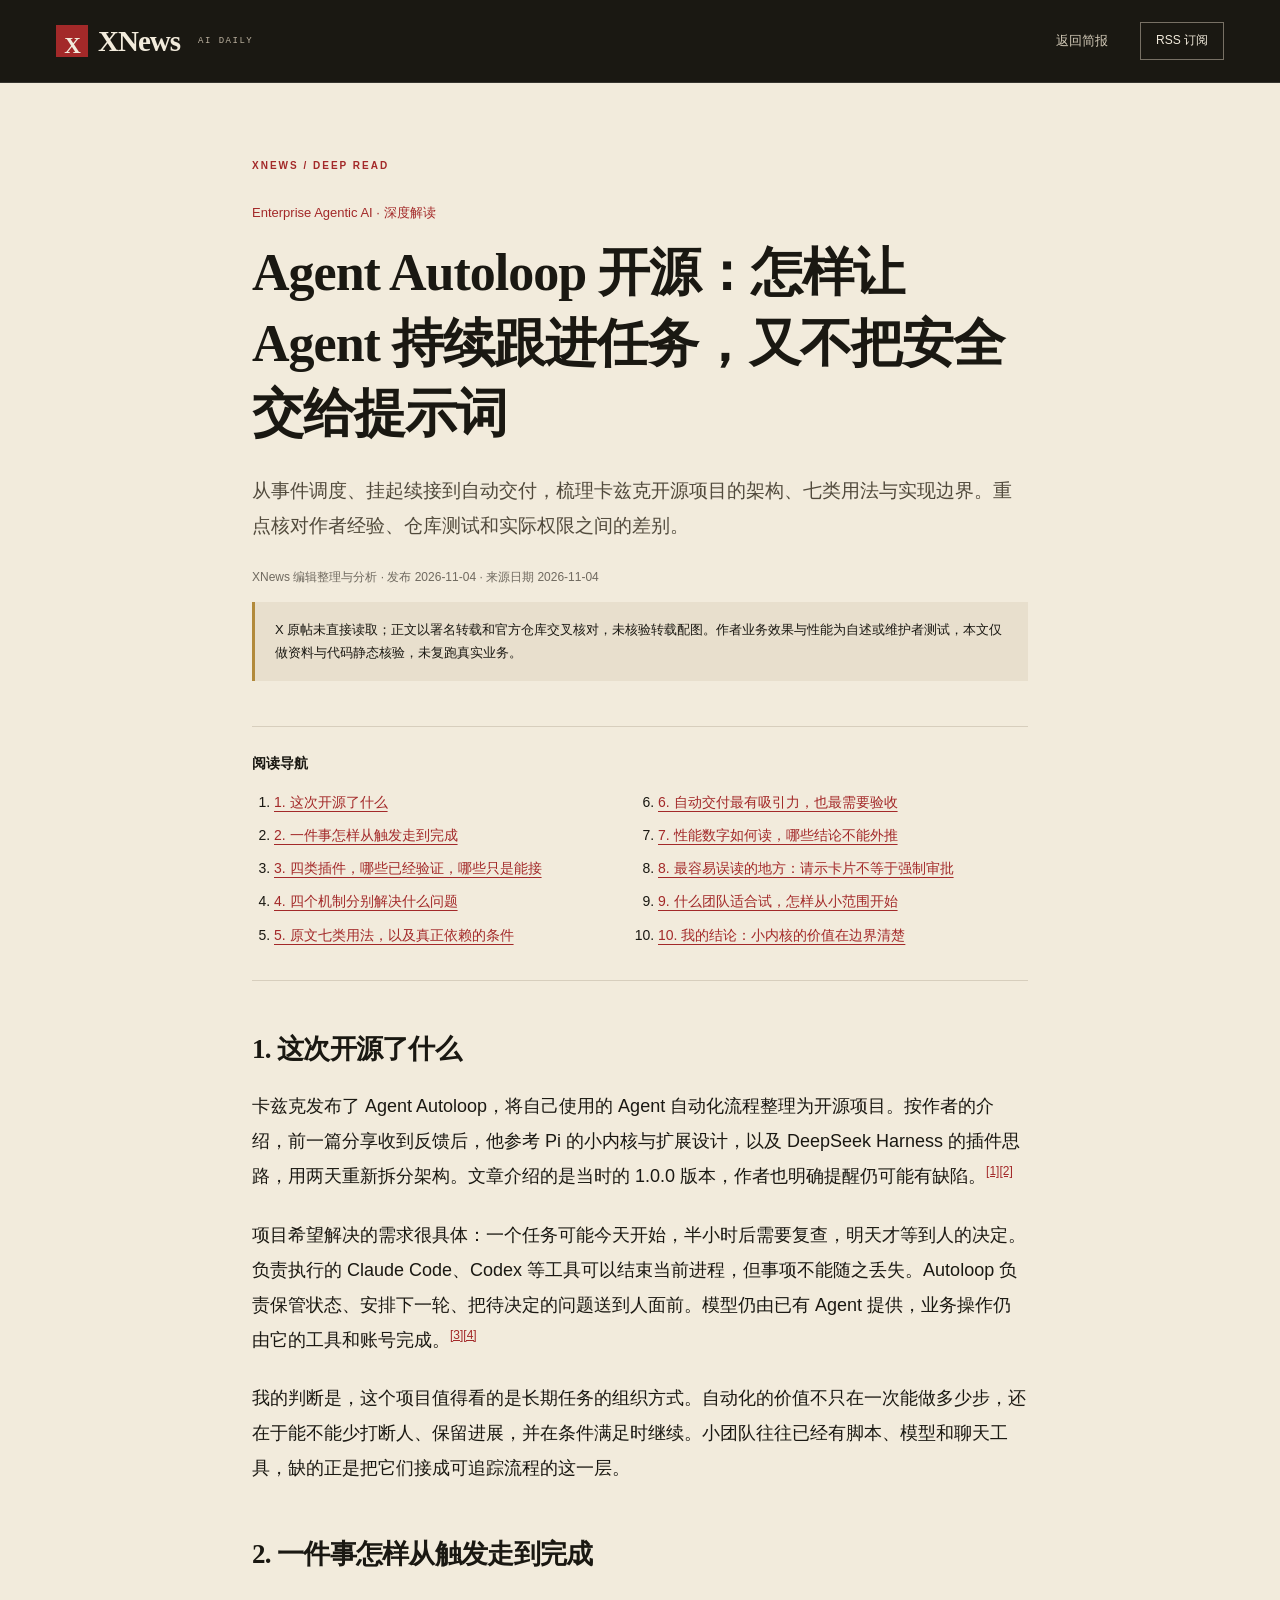
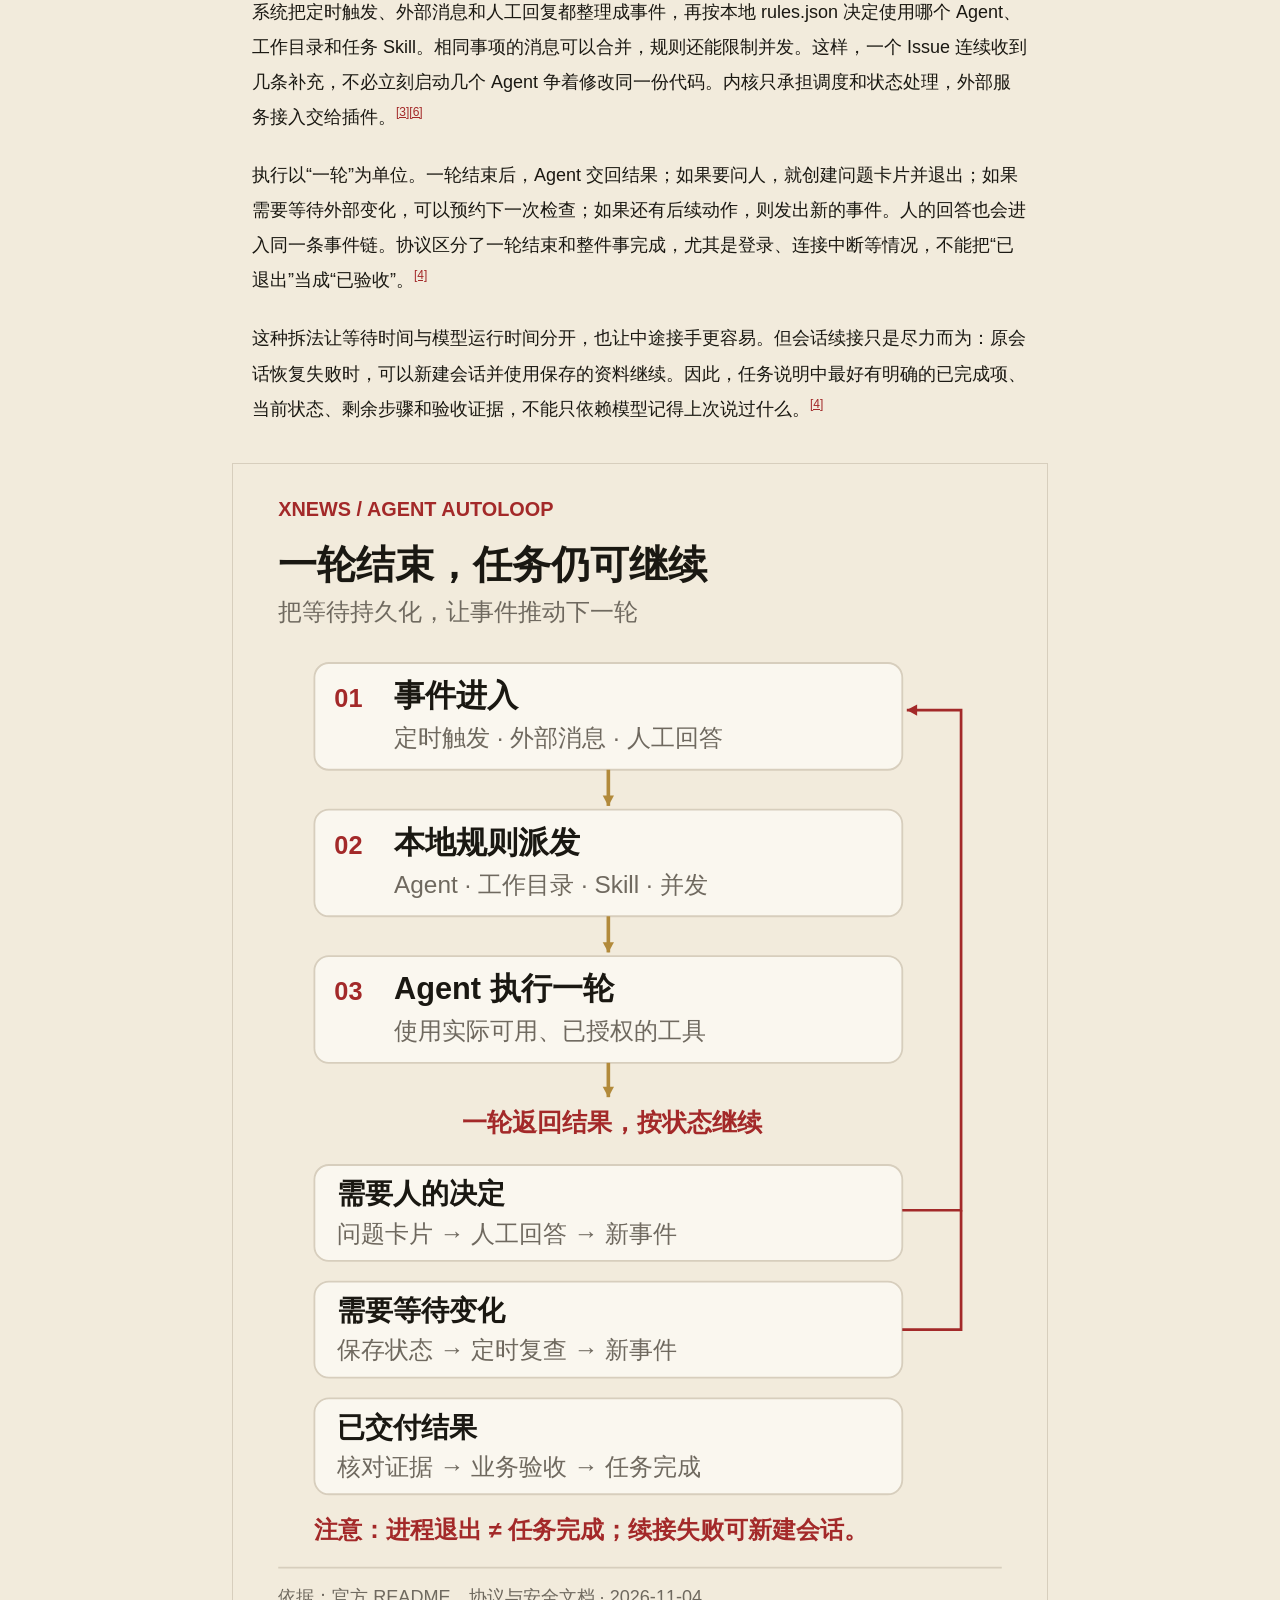
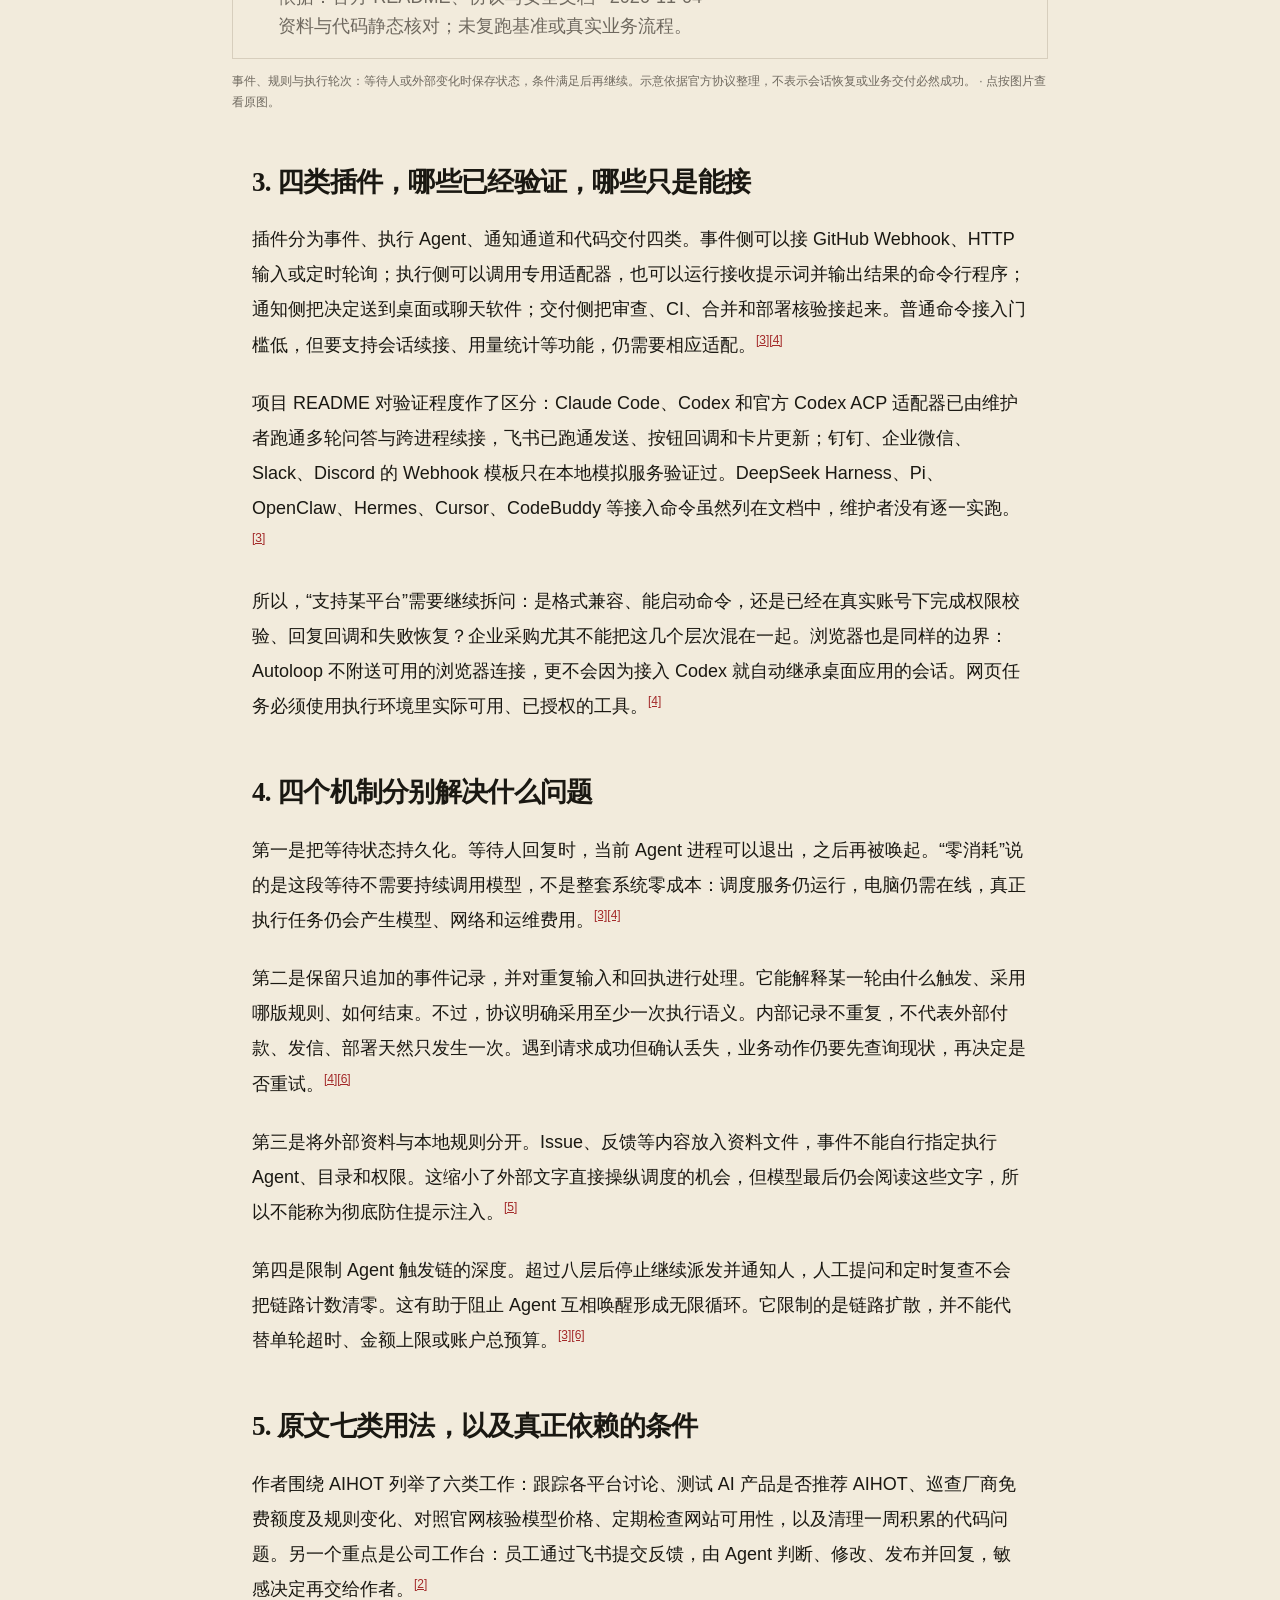
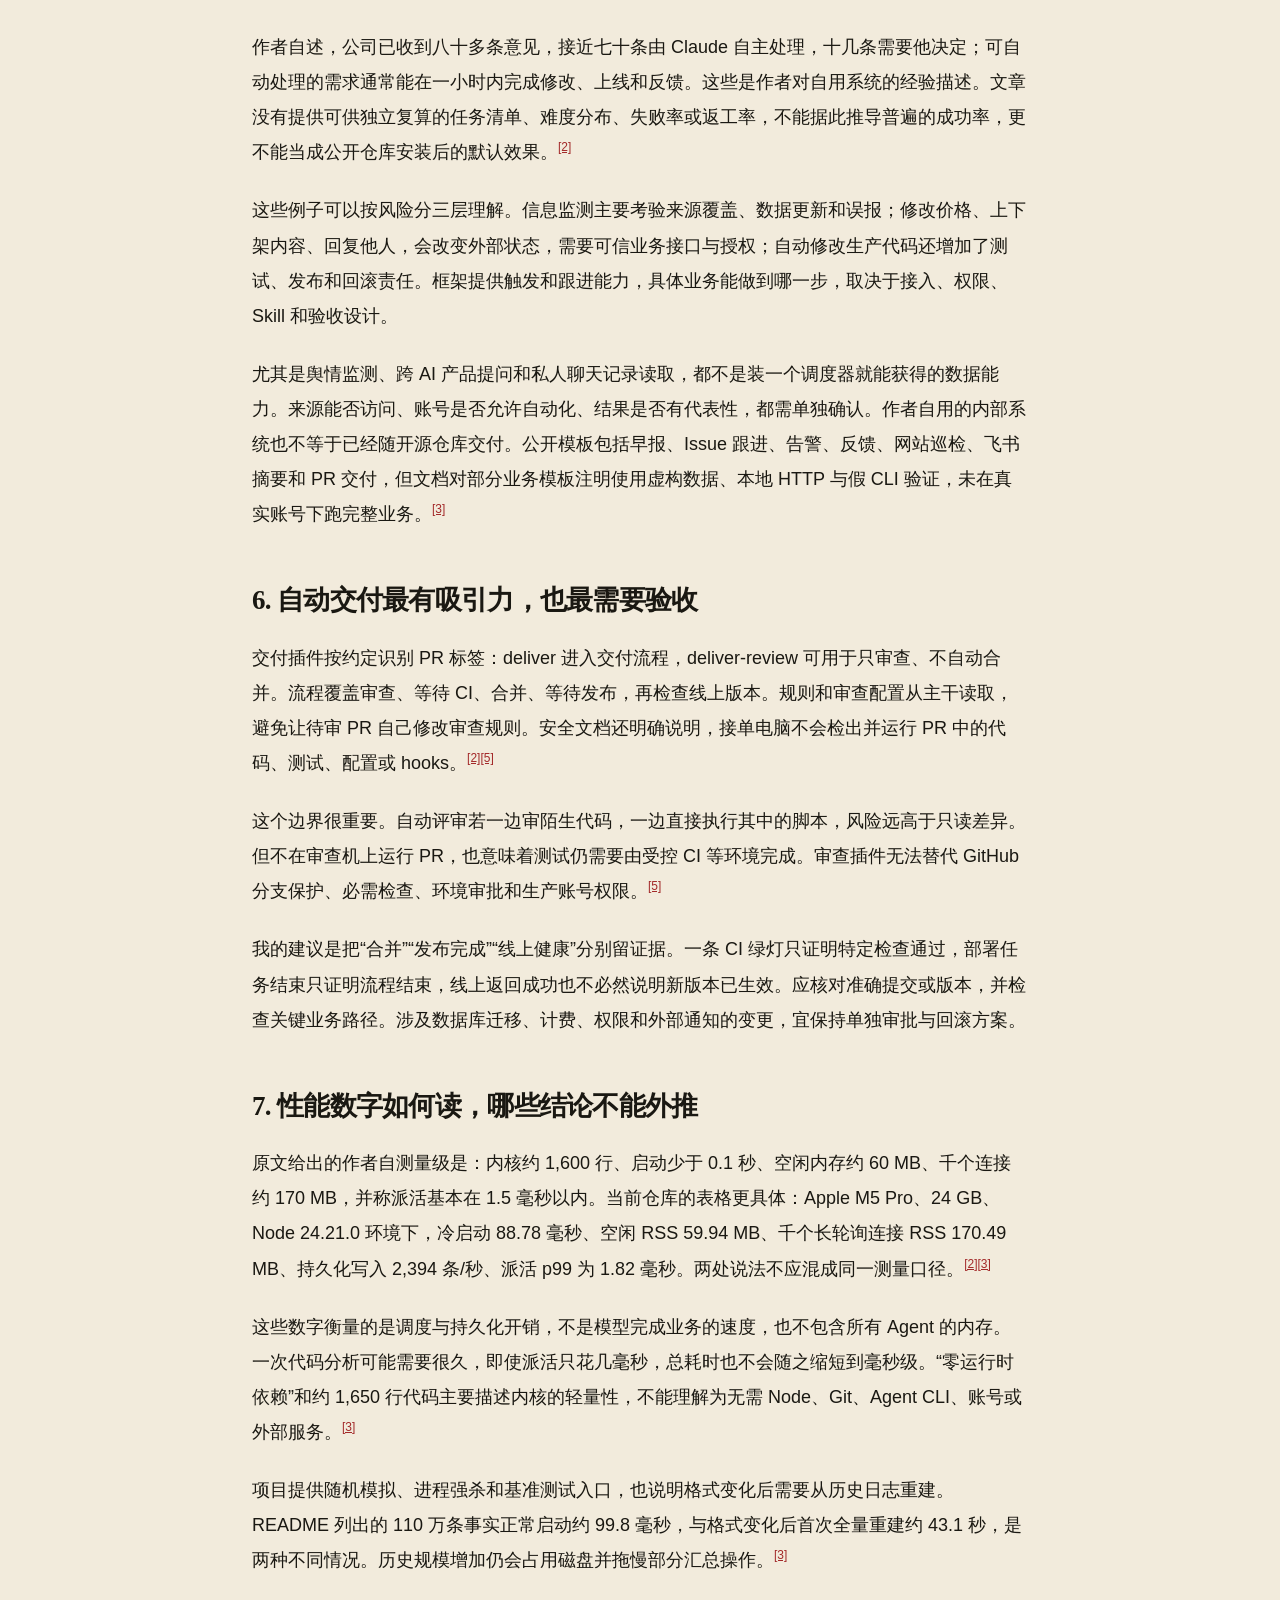
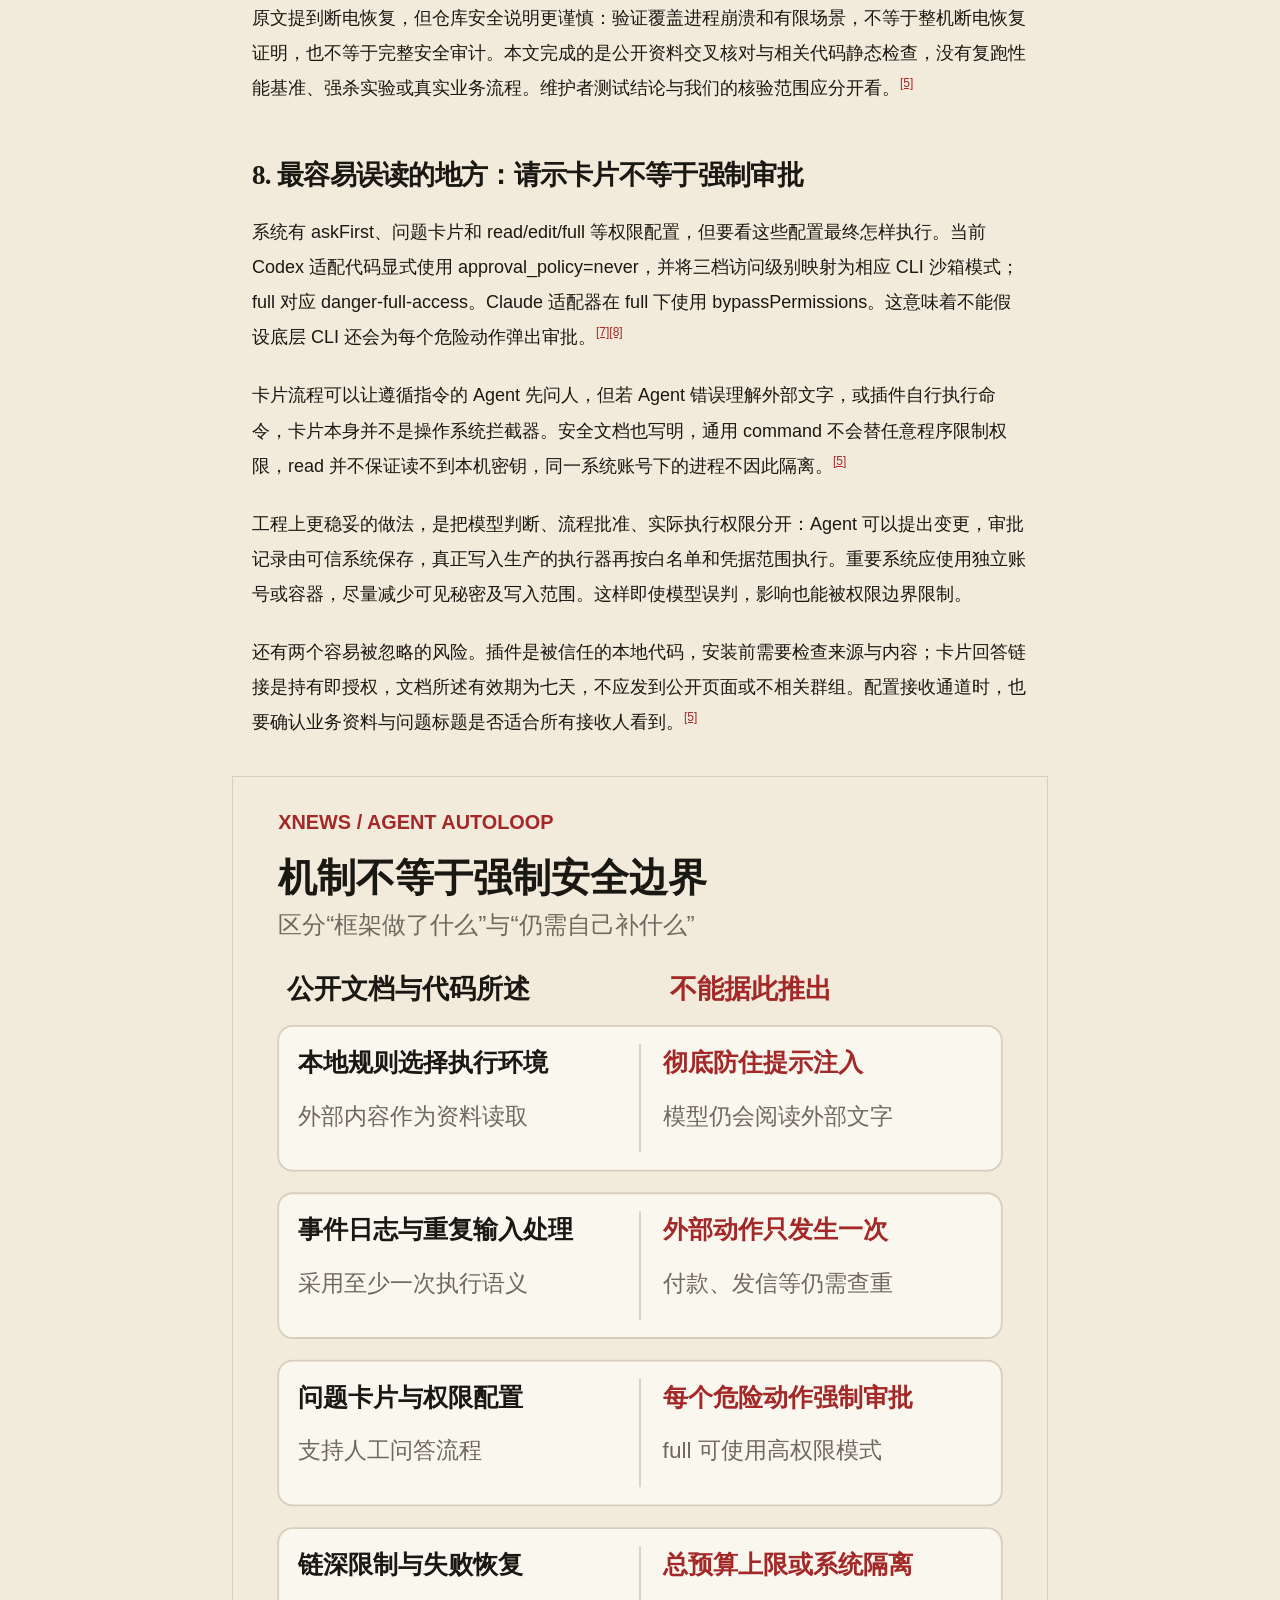
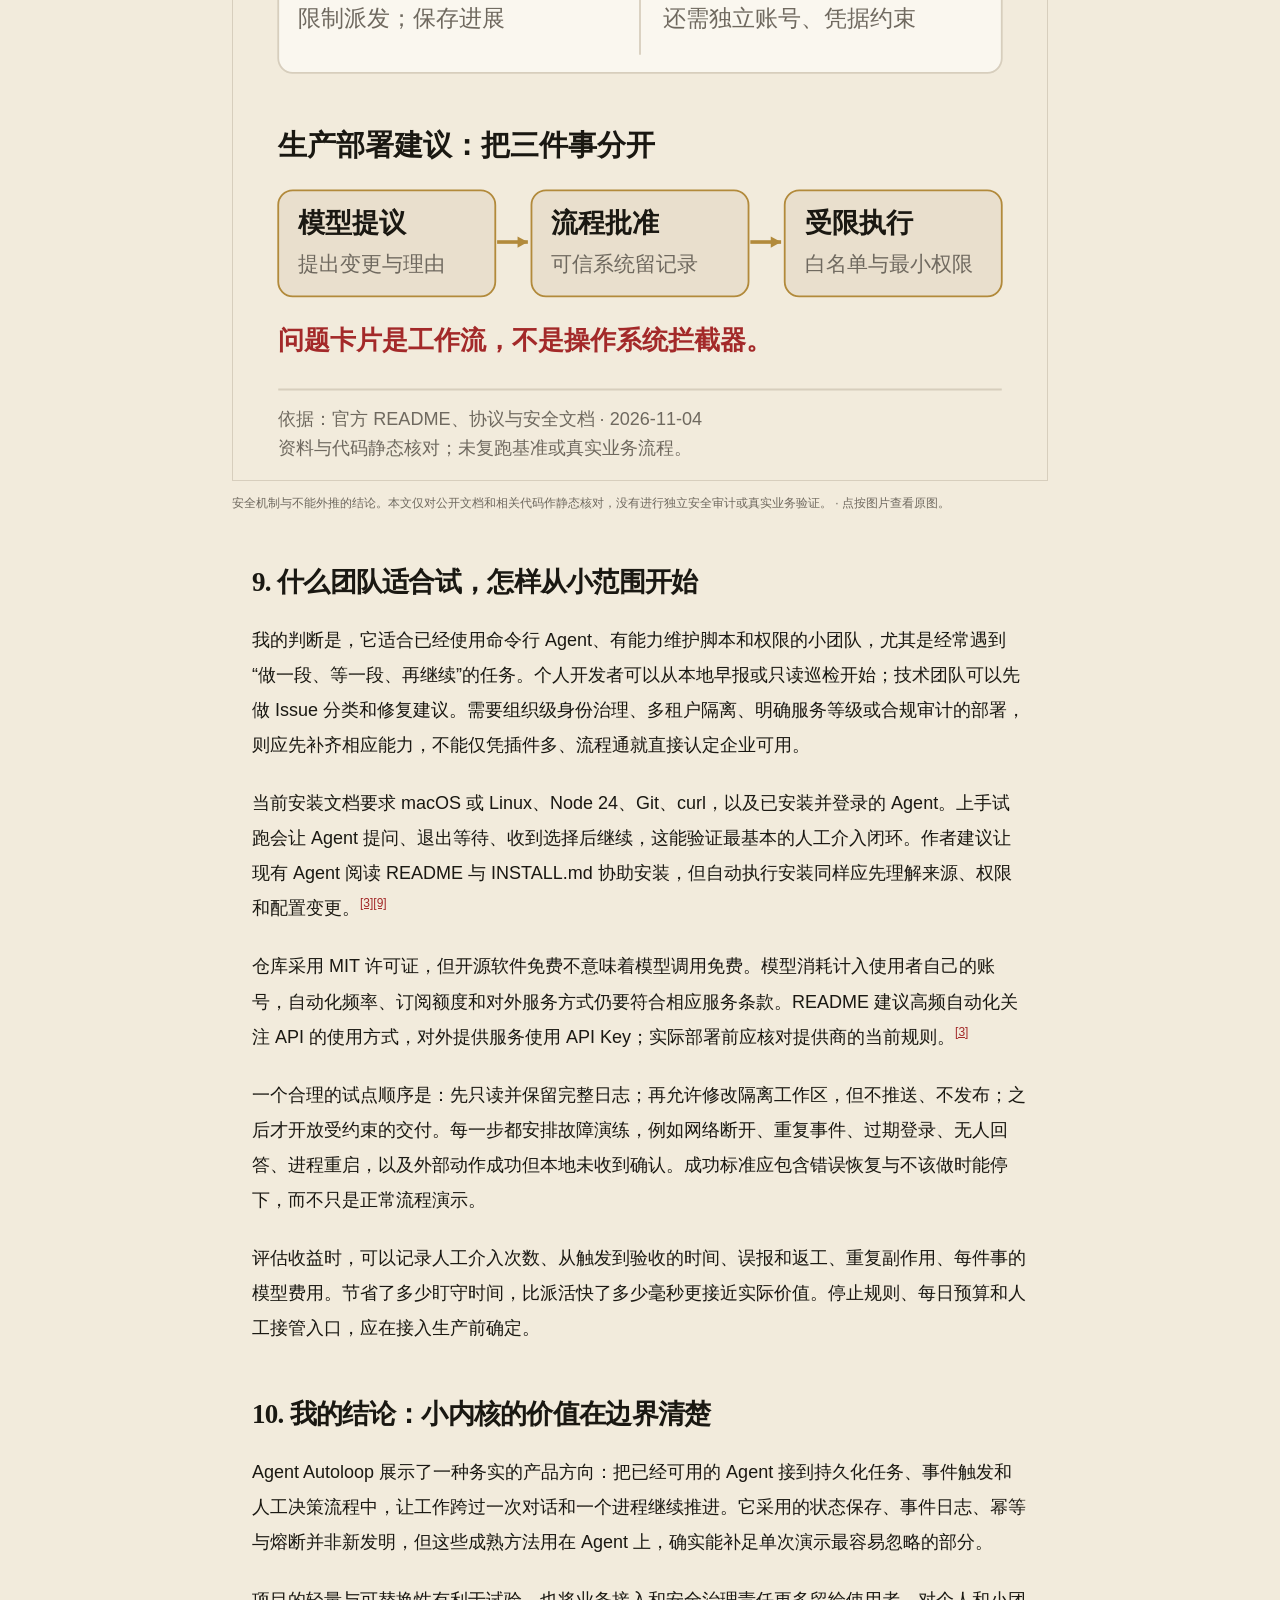
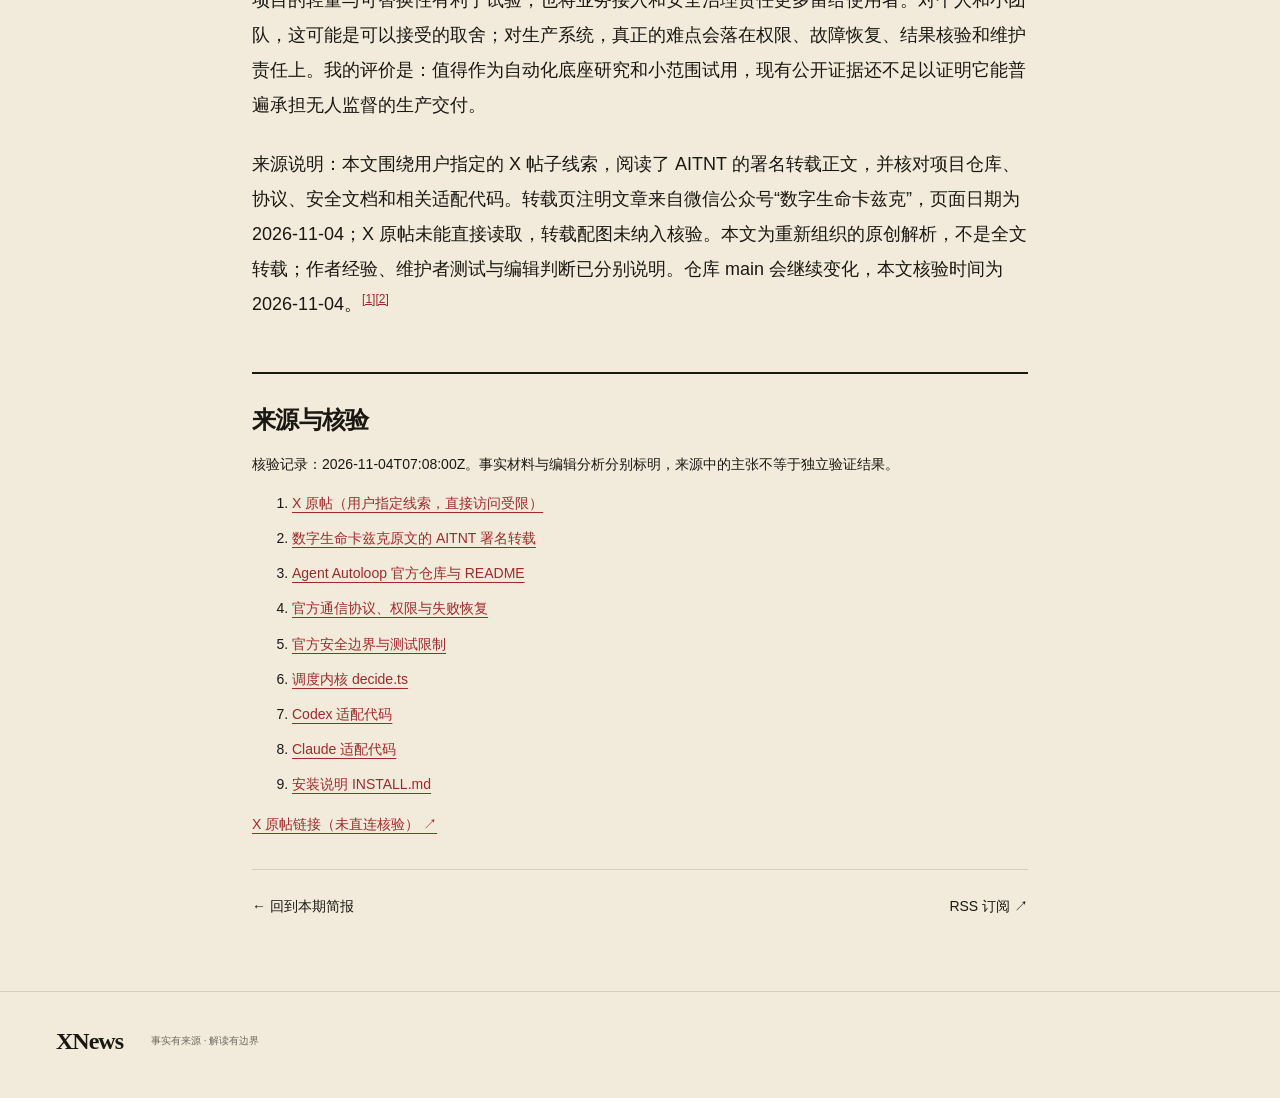
==== commit 19fd72fb: "Add workflow and safety-boundary infographics to Agent Autoloop article" ====
--- a/articles/2026-11-04-agent-autoloop-analysis.html
+++ b/articles/2026-11-04-agent-autoloop-analysis.html
@@ -2,4 +2,4 @@
 <html lang="zh-CN"><head><meta charset="utf-8"><meta name="viewport" content="width=device-width, initial-scale=1"><title>Agent Autoloop 开源：怎样让 Agent 持续跟进任务，又不把安全交给提示词 · XNews</title><meta name="description" content="从事件调度、挂起续接到自动交付，梳理卡兹克开源项目的架构、七类用法与实现边界。重点核对作者经验、仓库测试和实际权限之间的差别。"><link rel="canonical" href="https://all4worldjz.github.io/XNews/articles/2026-11-04-agent-autoloop-analysis.html"><link rel="alternate" type="application/rss+xml" title="XNews RSS" href="../feed.xml"><link rel="stylesheet" href="../style.css"><link rel="stylesheet" href="../article.css"></head>
 <body class="article-page"><a class="skip" href="#article-body">跳到正文</a><header class="site-header wrap"><a class="brand" href="../"><span class="brand-icon">X</span>XNews<span class="brand-sub">AI DAILY</span></a><nav aria-label="主导航"><a href="../">返回简报</a></nav><a class="rss-nav" href="../feed.xml">RSS 订阅</a></header>
 <main class="article-wrap"><header class="article-header"><p class="eyebrow">XNEWS / DEEP READ</p><p class="article-category">Enterprise Agentic AI · 深度解读</p><h1>Agent Autoloop 开源：怎样让 Agent 持续跟进任务，又不把安全交给提示词</h1><p class="article-deck">从事件调度、挂起续接到自动交付，梳理卡兹克开源项目的架构、七类用法与实现边界。重点核对作者经验、仓库测试和实际权限之间的差别。</p><p class="article-meta">XNews 编辑整理与分析 · 发布 2026-11-04 · 来源日期 2026-11-04</p><p class="article-disclosure">X 原帖未直接读取；正文以署名转载和官方仓库交叉核对，未核验转载配图。作者业务效果与性能为自述或维护者测试，本文仅做资料与代码静态核验，未复跑真实业务。</p></header>
-<nav class="article-toc" aria-label="本文目录"><strong>阅读导航</strong><ol><li><a href="#section-1">1. 这次开源了什么</a></li><li><a href="#section-2">2. 一件事怎样从触发走到完成</a></li><li><a href="#section-3">3. 四类插件，哪些已经验证，哪些只是能接</a></li><li><a href="#section-4">4. 四个机制分别解决什么问题</a></li><li><a href="#section-5">5. 原文七类用法，以及真正依赖的条件</a></li><li><a href="#section-6">6. 自动交付最有吸引力，也最需要验收</a></li><li><a href="#section-7">7. 性能数字如何读，哪些结论不能外推</a></li><li><a href="#section-8">8. 最容易误读的地方：请示卡片不等于强制审批</a></li><li><a href="#section-9">9. 什么团队适合试，怎样从小范围开始</a></li><li><a href="#section-10">10. 我的结论：小内核的价值在边界清楚</a></li></ol></nav><article id="article-body" class="article-body"><section id="section-1"><h2>1. 这次开源了什么</h2><p>卡兹克发布了 Agent Autoloop，将自己使用的 Agent 自动化流程整理为开源项目。按作者的介绍，前一篇分享收到反馈后，他参考 Pi 的小内核与扩展设计，以及 DeepSeek Harness 的插件思路，用两天重新拆分架构。文章介绍的是当时的 1.0.0 版本，作者也明确提醒仍可能有缺陷。<a class="citation" href="#source-1" aria-label="来源 1">[1]</a><a class="citation" href="#source-2" aria-label="来源 2">[2]</a></p><p>项目希望解决的需求很具体：一个任务可能今天开始，半小时后需要复查，明天才等到人的决定。负责执行的 Claude Code、Codex 等工具可以结束当前进程，但事项不能随之丢失。Autoloop 负责保管状态、安排下一轮、把待决定的问题送到人面前。模型仍由已有 Agent 提供，业务操作仍由它的工具和账号完成。<a class="citation" href="#source-3" aria-label="来源 3">[3]</a><a class="citation" href="#source-4" aria-label="来源 4">[4]</a></p><p>我的判断是，这个项目值得看的是长期任务的组织方式。自动化的价值不只在一次能做多少步，还在于能不能少打断人、保留进展，并在条件满足时继续。小团队往往已经有脚本、模型和聊天工具，缺的正是把它们接成可追踪流程的这一层。</p></section><section id="section-2"><h2>2. 一件事怎样从触发走到完成</h2><p>系统把定时触发、外部消息和人工回复都整理成事件，再按本地 rules.json 决定使用哪个 Agent、工作目录和任务 Skill。相同事项的消息可以合并，规则还能限制并发。这样，一个 Issue 连续收到几条补充，不必立刻启动几个 Agent 争着修改同一份代码。内核只承担调度和状态处理，外部服务接入交给插件。<a class="citation" href="#source-3" aria-label="来源 3">[3]</a><a class="citation" href="#source-6" aria-label="来源 6">[6]</a></p><p>执行以“一轮”为单位。一轮结束后，Agent 交回结果；如果要问人，就创建问题卡片并退出；如果需要等待外部变化，可以预约下一次检查；如果还有后续动作，则发出新的事件。人的回答也会进入同一条事件链。协议区分了一轮结束和整件事完成，尤其是登录、连接中断等情况，不能把“已退出”当成“已验收”。<a class="citation" href="#source-4" aria-label="来源 4">[4]</a></p><p>这种拆法让等待时间与模型运行时间分开，也让中途接手更容易。但会话续接只是尽力而为：原会话恢复失败时，可以新建会话并使用保存的资料继续。因此，任务说明中最好有明确的已完成项、当前状态、剩余步骤和验收证据，不能只依赖模型记得上次说过什么。<a class="citation" href="#source-4" aria-label="来源 4">[4]</a></p></section><section id="section-3"><h2>3. 四类插件，哪些已经验证，哪些只是能接</h2><p>插件分为事件、执行 Agent、通知通道和代码交付四类。事件侧可以接 GitHub Webhook、HTTP 输入或定时轮询；执行侧可以调用专用适配器，也可以运行接收提示词并输出结果的命令行程序；通知侧把决定送到桌面或聊天软件；交付侧把审查、CI、合并和部署核验接起来。普通命令接入门槛低，但要支持会话续接、用量统计等功能，仍需要相应适配。<a class="citation" href="#source-3" aria-label="来源 3">[3]</a><a class="citation" href="#source-4" aria-label="来源 4">[4]</a></p><p>项目 README 对验证程度作了区分：Claude Code、Codex 和官方 Codex ACP 适配器已由维护者跑通多轮问答与跨进程续接，飞书已跑通发送、按钮回调和卡片更新；钉钉、企业微信、Slack、Discord 的 Webhook 模板只在本地模拟服务验证过。DeepSeek Harness、Pi、OpenClaw、Hermes、Cursor、CodeBuddy 等接入命令虽然列在文档中，维护者没有逐一实跑。<a class="citation" href="#source-3" aria-label="来源 3">[3]</a></p><p>所以，“支持某平台”需要继续拆问：是格式兼容、能启动命令，还是已经在真实账号下完成权限校验、回复回调和失败恢复？企业采购尤其不能把这几个层次混在一起。浏览器也是同样的边界：Autoloop 不附送可用的浏览器连接，更不会因为接入 Codex 就自动继承桌面应用的会话。网页任务必须使用执行环境里实际可用、已授权的工具。<a class="citation" href="#source-4" aria-label="来源 4">[4]</a></p></section><section id="section-4"><h2>4. 四个机制分别解决什么问题</h2><p>第一是把等待状态持久化。等待人回复时，当前 Agent 进程可以退出，之后再被唤起。“零消耗”说的是这段等待不需要持续调用模型，不是整套系统零成本：调度服务仍运行，电脑仍需在线，真正执行任务仍会产生模型、网络和运维费用。<a class="citation" href="#source-3" aria-label="来源 3">[3]</a><a class="citation" href="#source-4" aria-label="来源 4">[4]</a></p><p>第二是保留只追加的事件记录，并对重复输入和回执进行处理。它能解释某一轮由什么触发、采用哪版规则、如何结束。不过，协议明确采用至少一次执行语义。内部记录不重复，不代表外部付款、发信、部署天然只发生一次。遇到请求成功但确认丢失，业务动作仍要先查询现状，再决定是否重试。<a class="citation" href="#source-4" aria-label="来源 4">[4]</a><a class="citation" href="#source-6" aria-label="来源 6">[6]</a></p><p>第三是将外部资料与本地规则分开。Issue、反馈等内容放入资料文件，事件不能自行指定执行 Agent、目录和权限。这缩小了外部文字直接操纵调度的机会，但模型最后仍会阅读这些文字，所以不能称为彻底防住提示注入。<a class="citation" href="#source-5" aria-label="来源 5">[5]</a></p><p>第四是限制 Agent 触发链的深度。超过八层后停止继续派发并通知人，人工提问和定时复查不会把链路计数清零。这有助于阻止 Agent 互相唤醒形成无限循环。它限制的是链路扩散，并不能代替单轮超时、金额上限或账户总预算。<a class="citation" href="#source-3" aria-label="来源 3">[3]</a><a class="citation" href="#source-6" aria-label="来源 6">[6]</a></p></section><section id="section-5"><h2>5. 原文七类用法，以及真正依赖的条件</h2><p>作者围绕 AIHOT 列举了六类工作：跟踪各平台讨论、测试 AI 产品是否推荐 AIHOT、巡查厂商免费额度及规则变化、对照官网核验模型价格、定期检查网站可用性，以及清理一周积累的代码问题。另一个重点是公司工作台：员工通过飞书提交反馈，由 Agent 判断、修改、发布并回复，敏感决定再交给作者。<a class="citation" href="#source-2" aria-label="来源 2">[2]</a></p><p>作者自述，公司已收到八十多条意见，接近七十条由 Claude 自主处理，十几条需要他决定；可自动处理的需求通常能在一小时内完成修改、上线和反馈。这些是作者对自用系统的经验描述。文章没有提供可供独立复算的任务清单、难度分布、失败率或返工率，不能据此推导普遍的成功率，更不能当成公开仓库安装后的默认效果。<a class="citation" href="#source-2" aria-label="来源 2">[2]</a></p><p>这些例子可以按风险分三层理解。信息监测主要考验来源覆盖、数据更新和误报；修改价格、上下架内容、回复他人，会改变外部状态，需要可信业务接口与授权；自动修改生产代码还增加了测试、发布和回滚责任。框架提供触发和跟进能力，具体业务能做到哪一步，取决于接入、权限、Skill 和验收设计。</p><p>尤其是舆情监测、跨 AI 产品提问和私人聊天记录读取，都不是装一个调度器就能获得的数据能力。来源能否访问、账号是否允许自动化、结果是否有代表性，都需单独确认。作者自用的内部系统也不等于已经随开源仓库交付。公开模板包括早报、Issue 跟进、告警、反馈、网站巡检、飞书摘要和 PR 交付，但文档对部分业务模板注明使用虚构数据、本地 HTTP 与假 CLI 验证，未在真实账号下跑完整业务。<a class="citation" href="#source-3" aria-label="来源 3">[3]</a></p></section><section id="section-6"><h2>6. 自动交付最有吸引力，也最需要验收</h2><p>交付插件按约定识别 PR 标签：deliver 进入交付流程，deliver-review 可用于只审查、不自动合并。流程覆盖审查、等待 CI、合并、等待发布，再检查线上版本。规则和审查配置从主干读取，避免让待审 PR 自己修改审查规则。安全文档还明确说明，接单电脑不会检出并运行 PR 中的代码、测试、配置或 hooks。<a class="citation" href="#source-2" aria-label="来源 2">[2]</a><a class="citation" href="#source-5" aria-label="来源 5">[5]</a></p><p>这个边界很重要。自动评审若一边审陌生代码，一边直接执行其中的脚本，风险远高于只读差异。但不在审查机上运行 PR，也意味着测试仍需要由受控 CI 等环境完成。审查插件无法替代 GitHub 分支保护、必需检查、环境审批和生产账号权限。<a class="citation" href="#source-5" aria-label="来源 5">[5]</a></p><p>我的建议是把“合并”“发布完成”“线上健康”分别留证据。一条 CI 绿灯只证明特定检查通过，部署任务结束只证明流程结束，线上返回成功也不必然说明新版本已生效。应核对准确提交或版本，并检查关键业务路径。涉及数据库迁移、计费、权限和外部通知的变更，宜保持单独审批与回滚方案。</p></section><section id="section-7"><h2>7. 性能数字如何读，哪些结论不能外推</h2><p>原文给出的作者自测量级是：内核约 1,600 行、启动少于 0.1 秒、空闲内存约 60 MB、千个连接约 170 MB，并称派活基本在 1.5 毫秒以内。当前仓库的表格更具体：Apple M5 Pro、24 GB、Node 24.21.0 环境下，冷启动 88.78 毫秒、空闲 RSS 59.94 MB、千个长轮询连接 RSS 170.49 MB、持久化写入 2,394 条/秒、派活 p99 为 1.82 毫秒。两处说法不应混成同一测量口径。<a class="citation" href="#source-2" aria-label="来源 2">[2]</a><a class="citation" href="#source-3" aria-label="来源 3">[3]</a></p><p>这些数字衡量的是调度与持久化开销，不是模型完成业务的速度，也不包含所有 Agent 的内存。一次代码分析可能需要很久，即使派活只花几毫秒，总耗时也不会随之缩短到毫秒级。“零运行时依赖”和约 1,650 行代码主要描述内核的轻量性，不能理解为无需 Node、Git、Agent CLI、账号或外部服务。<a class="citation" href="#source-3" aria-label="来源 3">[3]</a></p><p>项目提供随机模拟、进程强杀和基准测试入口，也说明格式变化后需要从历史日志重建。README 列出的 110 万条事实正常启动约 99.8 毫秒，与格式变化后首次全量重建约 43.1 秒，是两种不同情况。历史规模增加仍会占用磁盘并拖慢部分汇总操作。<a class="citation" href="#source-3" aria-label="来源 3">[3]</a></p><p>原文提到断电恢复，但仓库安全说明更谨慎：验证覆盖进程崩溃和有限场景，不等于整机断电恢复证明，也不等于完整安全审计。本文完成的是公开资料交叉核对与相关代码静态检查，没有复跑性能基准、强杀实验或真实业务流程。维护者测试结论与我们的核验范围应分开看。<a class="citation" href="#source-5" aria-label="来源 5">[5]</a></p></section><section id="section-8"><h2>8. 最容易误读的地方：请示卡片不等于强制审批</h2><p>系统有 askFirst、问题卡片和 read/edit/full 等权限配置，但要看这些配置最终怎样执行。当前 Codex 适配代码显式使用 approval_policy=never，并将三档访问级别映射为相应 CLI 沙箱模式；full 对应 danger-full-access。Claude 适配器在 full 下使用 bypassPermissions。这意味着不能假设底层 CLI 还会为每个危险动作弹出审批。<a class="citation" href="#source-7" aria-label="来源 7">[7]</a><a class="citation" href="#source-8" aria-label="来源 8">[8]</a></p><p>卡片流程可以让遵循指令的 Agent 先问人，但若 Agent 错误理解外部文字，或插件自行执行命令，卡片本身并不是操作系统拦截器。安全文档也写明，通用 command 不会替任意程序限制权限，read 并不保证读不到本机密钥，同一系统账号下的进程不因此隔离。<a class="citation" href="#source-5" aria-label="来源 5">[5]</a></p><p>工程上更稳妥的做法，是把模型判断、流程批准、实际执行权限分开：Agent 可以提出变更，审批记录由可信系统保存，真正写入生产的执行器再按白名单和凭据范围执行。重要系统应使用独立账号或容器，尽量减少可见秘密及写入范围。这样即使模型误判，影响也能被权限边界限制。</p><p>还有两个容易被忽略的风险。插件是被信任的本地代码，安装前需要检查来源与内容；卡片回答链接是持有即授权，文档所述有效期为七天，不应发到公开页面或不相关群组。配置接收通道时，也要确认业务资料与问题标题是否适合所有接收人看到。<a class="citation" href="#source-5" aria-label="来源 5">[5]</a></p></section><section id="section-9"><h2>9. 什么团队适合试，怎样从小范围开始</h2><p>我的判断是，它适合已经使用命令行 Agent、有能力维护脚本和权限的小团队，尤其是经常遇到“做一段、等一段、再继续”的任务。个人开发者可以从本地早报或只读巡检开始；技术团队可以先做 Issue 分类和修复建议。需要组织级身份治理、多租户隔离、明确服务等级或合规审计的部署，则应先补齐相应能力，不能仅凭插件多、流程通就直接认定企业可用。</p><p>当前安装文档要求 macOS 或 Linux、Node 24、Git、curl，以及已安装并登录的 Agent。上手试跑会让 Agent 提问、退出等待、收到选择后继续，这能验证最基本的人工介入闭环。作者建议让现有 Agent 阅读 README 与 INSTALL.md 协助安装，但自动执行安装同样应先理解来源、权限和配置变更。<a class="citation" href="#source-3" aria-label="来源 3">[3]</a><a class="citation" href="#source-9" aria-label="来源 9">[9]</a></p><p>仓库采用 MIT 许可证，但开源软件免费不意味着模型调用免费。模型消耗计入使用者自己的账号，自动化频率、订阅额度和对外服务方式仍要符合相应服务条款。README 建议高频自动化关注 API 的使用方式，对外提供服务使用 API Key；实际部署前应核对提供商的当前规则。<a class="citation" href="#source-3" aria-label="来源 3">[3]</a></p><p>一个合理的试点顺序是：先只读并保留完整日志；再允许修改隔离工作区，但不推送、不发布；之后才开放受约束的交付。每一步都安排故障演练，例如网络断开、重复事件、过期登录、无人回答、进程重启，以及外部动作成功但本地未收到确认。成功标准应包含错误恢复与不该做时能停下，而不只是正常流程演示。</p><p>评估收益时，可以记录人工介入次数、从触发到验收的时间、误报和返工、重复副作用、每件事的模型费用。节省了多少盯守时间，比派活快了多少毫秒更接近实际价值。停止规则、每日预算和人工接管入口，应在接入生产前确定。</p></section><section id="section-10"><h2>10. 我的结论：小内核的价值在边界清楚</h2><p>Agent Autoloop 展示了一种务实的产品方向：把已经可用的 Agent 接到持久化任务、事件触发和人工决策流程中，让工作跨过一次对话和一个进程继续推进。它采用的状态保存、事件日志、幂等与熔断并非新发明，但这些成熟方法用在 Agent 上，确实能补足单次演示最容易忽略的部分。</p><p>项目的轻量与可替换性有利于试验，也将业务接入和安全治理责任更多留给使用者。对个人和小团队，这可能是可以接受的取舍；对生产系统，真正的难点会落在权限、故障恢复、结果核验和维护责任上。我的评价是：值得作为自动化底座研究和小范围试用，现有公开证据还不足以证明它能普遍承担无人监督的生产交付。</p><p>来源说明：本文围绕用户指定的 X 帖子线索，阅读了 AITNT 的署名转载正文，并核对项目仓库、协议、安全文档和相关适配代码。转载页注明文章来自微信公众号“数字生命卡兹克”，页面日期为 2026-11-04；X 原帖未能直接读取，转载配图未纳入核验。本文为重新组织的原创解析，不是全文转载；作者经验、维护者测试与编辑判断已分别说明。仓库 main 会继续变化，本文核验时间为 2026-11-04。<a class="citation" href="#source-1" aria-label="来源 1">[1]</a><a class="citation" href="#source-2" aria-label="来源 2">[2]</a></p></section></article><section class="article-sources" id="sources"><h2>来源与核验</h2><p>核验记录：2026-11-04T07:08:00Z。事实材料与编辑分析分别标明，来源中的主张不等于独立验证结果。</p><ol><li id="source-1"><a href="https://x.com/Khazix0918/status/2117776745688646139" rel="noopener noreferrer">X 原帖（用户指定线索，直接访问受限）</a></li><li id="source-2"><a href="https://www.aitntnews.com/newDetail.html?newId=30914" rel="noopener noreferrer">数字生命卡兹克原文的 AITNT 署名转载</a></li><li id="source-3"><a href="https://github.com/KKKKhazix/agent-autoloop" rel="noopener noreferrer">Agent Autoloop 官方仓库与 README</a></li><li id="source-4"><a href="https://github.com/KKKKhazix/agent-autoloop/blob/main/docs/protocol.md" rel="noopener noreferrer">官方通信协议、权限与失败恢复</a></li><li id="source-5"><a href="https://github.com/KKKKhazix/agent-autoloop/blob/main/SECURITY.md" rel="noopener noreferrer">官方安全边界与测试限制</a></li><li id="source-6"><a href="https://github.com/KKKKhazix/agent-autoloop/blob/main/kernel/decide.ts" rel="noopener noreferrer">调度内核 decide.ts</a></li><li id="source-7"><a href="https://github.com/KKKKhazix/agent-autoloop/blob/main/plugins/codex/agent.ts" rel="noopener noreferrer">Codex 适配代码</a></li><li id="source-8"><a href="https://github.com/KKKKhazix/agent-autoloop/blob/main/plugins/claude/agent.ts" rel="noopener noreferrer">Claude 适配代码</a></li><li id="source-9"><a href="https://github.com/KKKKhazix/agent-autoloop/blob/main/INSTALL.md" rel="noopener noreferrer">安装说明 INSTALL.md</a></li></ol><p><a href="https://x.com/Khazix0918/status/2117776745688646139" rel="noopener noreferrer">X 原帖链接（未直连核验） ↗</a></p></section><div class="article-end"><a href="../?date=2026-11-04#agent-autoloop-analysis">← 回到本期简报</a><a href="../feed.xml">RSS 订阅 ↗</a></div></main><footer class="wrap"><a class="brand" href="../">XNews</a><p>事实有来源 · 解读有边界</p></footer></body></html>
+<nav class="article-toc" aria-label="本文目录"><strong>阅读导航</strong><ol><li><a href="#section-1">1. 这次开源了什么</a></li><li><a href="#section-2">2. 一件事怎样从触发走到完成</a></li><li><a href="#section-3">3. 四类插件，哪些已经验证，哪些只是能接</a></li><li><a href="#section-4">4. 四个机制分别解决什么问题</a></li><li><a href="#section-5">5. 原文七类用法，以及真正依赖的条件</a></li><li><a href="#section-6">6. 自动交付最有吸引力，也最需要验收</a></li><li><a href="#section-7">7. 性能数字如何读，哪些结论不能外推</a></li><li><a href="#section-8">8. 最容易误读的地方：请示卡片不等于强制审批</a></li><li><a href="#section-9">9. 什么团队适合试，怎样从小范围开始</a></li><li><a href="#section-10">10. 我的结论：小内核的价值在边界清楚</a></li></ol></nav><article id="article-body" class="article-body"><section id="section-1"><h2>1. 这次开源了什么</h2><p>卡兹克发布了 Agent Autoloop，将自己使用的 Agent 自动化流程整理为开源项目。按作者的介绍，前一篇分享收到反馈后，他参考 Pi 的小内核与扩展设计，以及 DeepSeek Harness 的插件思路，用两天重新拆分架构。文章介绍的是当时的 1.0.0 版本，作者也明确提醒仍可能有缺陷。<a class="citation" href="#source-1" aria-label="来源 1">[1]</a><a class="citation" href="#source-2" aria-label="来源 2">[2]</a></p><p>项目希望解决的需求很具体：一个任务可能今天开始，半小时后需要复查，明天才等到人的决定。负责执行的 Claude Code、Codex 等工具可以结束当前进程，但事项不能随之丢失。Autoloop 负责保管状态、安排下一轮、把待决定的问题送到人面前。模型仍由已有 Agent 提供，业务操作仍由它的工具和账号完成。<a class="citation" href="#source-3" aria-label="来源 3">[3]</a><a class="citation" href="#source-4" aria-label="来源 4">[4]</a></p><p>我的判断是，这个项目值得看的是长期任务的组织方式。自动化的价值不只在一次能做多少步，还在于能不能少打断人、保留进展，并在条件满足时继续。小团队往往已经有脚本、模型和聊天工具，缺的正是把它们接成可追踪流程的这一层。</p></section><section id="section-2"><h2>2. 一件事怎样从触发走到完成</h2><p>系统把定时触发、外部消息和人工回复都整理成事件，再按本地 rules.json 决定使用哪个 Agent、工作目录和任务 Skill。相同事项的消息可以合并，规则还能限制并发。这样，一个 Issue 连续收到几条补充，不必立刻启动几个 Agent 争着修改同一份代码。内核只承担调度和状态处理，外部服务接入交给插件。<a class="citation" href="#source-3" aria-label="来源 3">[3]</a><a class="citation" href="#source-6" aria-label="来源 6">[6]</a></p><p>执行以“一轮”为单位。一轮结束后，Agent 交回结果；如果要问人，就创建问题卡片并退出；如果需要等待外部变化，可以预约下一次检查；如果还有后续动作，则发出新的事件。人的回答也会进入同一条事件链。协议区分了一轮结束和整件事完成，尤其是登录、连接中断等情况，不能把“已退出”当成“已验收”。<a class="citation" href="#source-4" aria-label="来源 4">[4]</a></p><p>这种拆法让等待时间与模型运行时间分开，也让中途接手更容易。但会话续接只是尽力而为：原会话恢复失败时，可以新建会话并使用保存的资料继续。因此，任务说明中最好有明确的已完成项、当前状态、剩余步骤和验收证据，不能只依赖模型记得上次说过什么。<a class="citation" href="#source-4" aria-label="来源 4">[4]</a></p></section><figure class="article-figure"><a href="../assets/autoloop-workflow.svg" aria-label="打开信息图原图"><picture><img src="../assets/autoloop-workflow.svg" alt="任务从定时、外部消息或人工回答形成事件，经本地规则分派给 Agent。Agent 执行一轮后，提问或预约复查可生成新事件继续；交付结果仍须业务验收。进程退出不等于任务完成。" loading="lazy"></picture></a><figcaption>事件、规则与执行轮次：等待人或外部变化时保存状态，条件满足后再继续。示意依据官方协议整理，不表示会话恢复或业务交付必然成功。 · 点按图片查看原图。</figcaption></figure><section id="section-3"><h2>3. 四类插件，哪些已经验证，哪些只是能接</h2><p>插件分为事件、执行 Agent、通知通道和代码交付四类。事件侧可以接 GitHub Webhook、HTTP 输入或定时轮询；执行侧可以调用专用适配器，也可以运行接收提示词并输出结果的命令行程序；通知侧把决定送到桌面或聊天软件；交付侧把审查、CI、合并和部署核验接起来。普通命令接入门槛低，但要支持会话续接、用量统计等功能，仍需要相应适配。<a class="citation" href="#source-3" aria-label="来源 3">[3]</a><a class="citation" href="#source-4" aria-label="来源 4">[4]</a></p><p>项目 README 对验证程度作了区分：Claude Code、Codex 和官方 Codex ACP 适配器已由维护者跑通多轮问答与跨进程续接，飞书已跑通发送、按钮回调和卡片更新；钉钉、企业微信、Slack、Discord 的 Webhook 模板只在本地模拟服务验证过。DeepSeek Harness、Pi、OpenClaw、Hermes、Cursor、CodeBuddy 等接入命令虽然列在文档中，维护者没有逐一实跑。<a class="citation" href="#source-3" aria-label="来源 3">[3]</a></p><p>所以，“支持某平台”需要继续拆问：是格式兼容、能启动命令，还是已经在真实账号下完成权限校验、回复回调和失败恢复？企业采购尤其不能把这几个层次混在一起。浏览器也是同样的边界：Autoloop 不附送可用的浏览器连接，更不会因为接入 Codex 就自动继承桌面应用的会话。网页任务必须使用执行环境里实际可用、已授权的工具。<a class="citation" href="#source-4" aria-label="来源 4">[4]</a></p></section><section id="section-4"><h2>4. 四个机制分别解决什么问题</h2><p>第一是把等待状态持久化。等待人回复时，当前 Agent 进程可以退出，之后再被唤起。“零消耗”说的是这段等待不需要持续调用模型，不是整套系统零成本：调度服务仍运行，电脑仍需在线，真正执行任务仍会产生模型、网络和运维费用。<a class="citation" href="#source-3" aria-label="来源 3">[3]</a><a class="citation" href="#source-4" aria-label="来源 4">[4]</a></p><p>第二是保留只追加的事件记录，并对重复输入和回执进行处理。它能解释某一轮由什么触发、采用哪版规则、如何结束。不过，协议明确采用至少一次执行语义。内部记录不重复，不代表外部付款、发信、部署天然只发生一次。遇到请求成功但确认丢失，业务动作仍要先查询现状，再决定是否重试。<a class="citation" href="#source-4" aria-label="来源 4">[4]</a><a class="citation" href="#source-6" aria-label="来源 6">[6]</a></p><p>第三是将外部资料与本地规则分开。Issue、反馈等内容放入资料文件，事件不能自行指定执行 Agent、目录和权限。这缩小了外部文字直接操纵调度的机会，但模型最后仍会阅读这些文字，所以不能称为彻底防住提示注入。<a class="citation" href="#source-5" aria-label="来源 5">[5]</a></p><p>第四是限制 Agent 触发链的深度。超过八层后停止继续派发并通知人，人工提问和定时复查不会把链路计数清零。这有助于阻止 Agent 互相唤醒形成无限循环。它限制的是链路扩散，并不能代替单轮超时、金额上限或账户总预算。<a class="citation" href="#source-3" aria-label="来源 3">[3]</a><a class="citation" href="#source-6" aria-label="来源 6">[6]</a></p></section><section id="section-5"><h2>5. 原文七类用法，以及真正依赖的条件</h2><p>作者围绕 AIHOT 列举了六类工作：跟踪各平台讨论、测试 AI 产品是否推荐 AIHOT、巡查厂商免费额度及规则变化、对照官网核验模型价格、定期检查网站可用性，以及清理一周积累的代码问题。另一个重点是公司工作台：员工通过飞书提交反馈，由 Agent 判断、修改、发布并回复，敏感决定再交给作者。<a class="citation" href="#source-2" aria-label="来源 2">[2]</a></p><p>作者自述，公司已收到八十多条意见，接近七十条由 Claude 自主处理，十几条需要他决定；可自动处理的需求通常能在一小时内完成修改、上线和反馈。这些是作者对自用系统的经验描述。文章没有提供可供独立复算的任务清单、难度分布、失败率或返工率，不能据此推导普遍的成功率，更不能当成公开仓库安装后的默认效果。<a class="citation" href="#source-2" aria-label="来源 2">[2]</a></p><p>这些例子可以按风险分三层理解。信息监测主要考验来源覆盖、数据更新和误报；修改价格、上下架内容、回复他人，会改变外部状态，需要可信业务接口与授权；自动修改生产代码还增加了测试、发布和回滚责任。框架提供触发和跟进能力，具体业务能做到哪一步，取决于接入、权限、Skill 和验收设计。</p><p>尤其是舆情监测、跨 AI 产品提问和私人聊天记录读取，都不是装一个调度器就能获得的数据能力。来源能否访问、账号是否允许自动化、结果是否有代表性，都需单独确认。作者自用的内部系统也不等于已经随开源仓库交付。公开模板包括早报、Issue 跟进、告警、反馈、网站巡检、飞书摘要和 PR 交付，但文档对部分业务模板注明使用虚构数据、本地 HTTP 与假 CLI 验证，未在真实账号下跑完整业务。<a class="citation" href="#source-3" aria-label="来源 3">[3]</a></p></section><section id="section-6"><h2>6. 自动交付最有吸引力，也最需要验收</h2><p>交付插件按约定识别 PR 标签：deliver 进入交付流程，deliver-review 可用于只审查、不自动合并。流程覆盖审查、等待 CI、合并、等待发布，再检查线上版本。规则和审查配置从主干读取，避免让待审 PR 自己修改审查规则。安全文档还明确说明，接单电脑不会检出并运行 PR 中的代码、测试、配置或 hooks。<a class="citation" href="#source-2" aria-label="来源 2">[2]</a><a class="citation" href="#source-5" aria-label="来源 5">[5]</a></p><p>这个边界很重要。自动评审若一边审陌生代码，一边直接执行其中的脚本，风险远高于只读差异。但不在审查机上运行 PR，也意味着测试仍需要由受控 CI 等环境完成。审查插件无法替代 GitHub 分支保护、必需检查、环境审批和生产账号权限。<a class="citation" href="#source-5" aria-label="来源 5">[5]</a></p><p>我的建议是把“合并”“发布完成”“线上健康”分别留证据。一条 CI 绿灯只证明特定检查通过，部署任务结束只证明流程结束，线上返回成功也不必然说明新版本已生效。应核对准确提交或版本，并检查关键业务路径。涉及数据库迁移、计费、权限和外部通知的变更，宜保持单独审批与回滚方案。</p></section><section id="section-7"><h2>7. 性能数字如何读，哪些结论不能外推</h2><p>原文给出的作者自测量级是：内核约 1,600 行、启动少于 0.1 秒、空闲内存约 60 MB、千个连接约 170 MB，并称派活基本在 1.5 毫秒以内。当前仓库的表格更具体：Apple M5 Pro、24 GB、Node 24.21.0 环境下，冷启动 88.78 毫秒、空闲 RSS 59.94 MB、千个长轮询连接 RSS 170.49 MB、持久化写入 2,394 条/秒、派活 p99 为 1.82 毫秒。两处说法不应混成同一测量口径。<a class="citation" href="#source-2" aria-label="来源 2">[2]</a><a class="citation" href="#source-3" aria-label="来源 3">[3]</a></p><p>这些数字衡量的是调度与持久化开销，不是模型完成业务的速度，也不包含所有 Agent 的内存。一次代码分析可能需要很久，即使派活只花几毫秒，总耗时也不会随之缩短到毫秒级。“零运行时依赖”和约 1,650 行代码主要描述内核的轻量性，不能理解为无需 Node、Git、Agent CLI、账号或外部服务。<a class="citation" href="#source-3" aria-label="来源 3">[3]</a></p><p>项目提供随机模拟、进程强杀和基准测试入口，也说明格式变化后需要从历史日志重建。README 列出的 110 万条事实正常启动约 99.8 毫秒，与格式变化后首次全量重建约 43.1 秒，是两种不同情况。历史规模增加仍会占用磁盘并拖慢部分汇总操作。<a class="citation" href="#source-3" aria-label="来源 3">[3]</a></p><p>原文提到断电恢复，但仓库安全说明更谨慎：验证覆盖进程崩溃和有限场景，不等于整机断电恢复证明，也不等于完整安全审计。本文完成的是公开资料交叉核对与相关代码静态检查，没有复跑性能基准、强杀实验或真实业务流程。维护者测试结论与我们的核验范围应分开看。<a class="citation" href="#source-5" aria-label="来源 5">[5]</a></p></section><section id="section-8"><h2>8. 最容易误读的地方：请示卡片不等于强制审批</h2><p>系统有 askFirst、问题卡片和 read/edit/full 等权限配置，但要看这些配置最终怎样执行。当前 Codex 适配代码显式使用 approval_policy=never，并将三档访问级别映射为相应 CLI 沙箱模式；full 对应 danger-full-access。Claude 适配器在 full 下使用 bypassPermissions。这意味着不能假设底层 CLI 还会为每个危险动作弹出审批。<a class="citation" href="#source-7" aria-label="来源 7">[7]</a><a class="citation" href="#source-8" aria-label="来源 8">[8]</a></p><p>卡片流程可以让遵循指令的 Agent 先问人，但若 Agent 错误理解外部文字，或插件自行执行命令，卡片本身并不是操作系统拦截器。安全文档也写明，通用 command 不会替任意程序限制权限，read 并不保证读不到本机密钥，同一系统账号下的进程不因此隔离。<a class="citation" href="#source-5" aria-label="来源 5">[5]</a></p><p>工程上更稳妥的做法，是把模型判断、流程批准、实际执行权限分开：Agent 可以提出变更，审批记录由可信系统保存，真正写入生产的执行器再按白名单和凭据范围执行。重要系统应使用独立账号或容器，尽量减少可见秘密及写入范围。这样即使模型误判，影响也能被权限边界限制。</p><p>还有两个容易被忽略的风险。插件是被信任的本地代码，安装前需要检查来源与内容；卡片回答链接是持有即授权，文档所述有效期为七天，不应发到公开页面或不相关群组。配置接收通道时，也要确认业务资料与问题标题是否适合所有接收人看到。<a class="citation" href="#source-5" aria-label="来源 5">[5]</a></p></section><figure class="article-figure"><a href="../assets/autoloop-security-boundaries.svg" aria-label="打开信息图原图"><picture><img src="../assets/autoloop-security-boundaries.svg" alt="本地规则与资料分离不等于提示注入免疫；事件日志和重复输入处理不保证外部动作只执行一次；问题卡片与权限配置不保证每个危险动作强制审批；链深限制不等于总预算或系统隔离。生产部署应分别设计模型提议、流程批准、受限执行。" loading="lazy"></picture></a><figcaption>安全机制与不能外推的结论。本文仅对公开文档和相关代码作静态核对，没有进行独立安全审计或真实业务验证。 · 点按图片查看原图。</figcaption></figure><section id="section-9"><h2>9. 什么团队适合试，怎样从小范围开始</h2><p>我的判断是，它适合已经使用命令行 Agent、有能力维护脚本和权限的小团队，尤其是经常遇到“做一段、等一段、再继续”的任务。个人开发者可以从本地早报或只读巡检开始；技术团队可以先做 Issue 分类和修复建议。需要组织级身份治理、多租户隔离、明确服务等级或合规审计的部署，则应先补齐相应能力，不能仅凭插件多、流程通就直接认定企业可用。</p><p>当前安装文档要求 macOS 或 Linux、Node 24、Git、curl，以及已安装并登录的 Agent。上手试跑会让 Agent 提问、退出等待、收到选择后继续，这能验证最基本的人工介入闭环。作者建议让现有 Agent 阅读 README 与 INSTALL.md 协助安装，但自动执行安装同样应先理解来源、权限和配置变更。<a class="citation" href="#source-3" aria-label="来源 3">[3]</a><a class="citation" href="#source-9" aria-label="来源 9">[9]</a></p><p>仓库采用 MIT 许可证，但开源软件免费不意味着模型调用免费。模型消耗计入使用者自己的账号，自动化频率、订阅额度和对外服务方式仍要符合相应服务条款。README 建议高频自动化关注 API 的使用方式，对外提供服务使用 API Key；实际部署前应核对提供商的当前规则。<a class="citation" href="#source-3" aria-label="来源 3">[3]</a></p><p>一个合理的试点顺序是：先只读并保留完整日志；再允许修改隔离工作区，但不推送、不发布；之后才开放受约束的交付。每一步都安排故障演练，例如网络断开、重复事件、过期登录、无人回答、进程重启，以及外部动作成功但本地未收到确认。成功标准应包含错误恢复与不该做时能停下，而不只是正常流程演示。</p><p>评估收益时，可以记录人工介入次数、从触发到验收的时间、误报和返工、重复副作用、每件事的模型费用。节省了多少盯守时间，比派活快了多少毫秒更接近实际价值。停止规则、每日预算和人工接管入口，应在接入生产前确定。</p></section><section id="section-10"><h2>10. 我的结论：小内核的价值在边界清楚</h2><p>Agent Autoloop 展示了一种务实的产品方向：把已经可用的 Agent 接到持久化任务、事件触发和人工决策流程中，让工作跨过一次对话和一个进程继续推进。它采用的状态保存、事件日志、幂等与熔断并非新发明，但这些成熟方法用在 Agent 上，确实能补足单次演示最容易忽略的部分。</p><p>项目的轻量与可替换性有利于试验，也将业务接入和安全治理责任更多留给使用者。对个人和小团队，这可能是可以接受的取舍；对生产系统，真正的难点会落在权限、故障恢复、结果核验和维护责任上。我的评价是：值得作为自动化底座研究和小范围试用，现有公开证据还不足以证明它能普遍承担无人监督的生产交付。</p><p>来源说明：本文围绕用户指定的 X 帖子线索，阅读了 AITNT 的署名转载正文，并核对项目仓库、协议、安全文档和相关适配代码。转载页注明文章来自微信公众号“数字生命卡兹克”，页面日期为 2026-11-04；X 原帖未能直接读取，转载配图未纳入核验。本文为重新组织的原创解析，不是全文转载；作者经验、维护者测试与编辑判断已分别说明。仓库 main 会继续变化，本文核验时间为 2026-11-04。<a class="citation" href="#source-1" aria-label="来源 1">[1]</a><a class="citation" href="#source-2" aria-label="来源 2">[2]</a></p></section></article><section class="article-sources" id="sources"><h2>来源与核验</h2><p>核验记录：2026-11-04T07:08:00Z。事实材料与编辑分析分别标明，来源中的主张不等于独立验证结果。</p><ol><li id="source-1"><a href="https://x.com/Khazix0918/status/2117776745688646139" rel="noopener noreferrer">X 原帖（用户指定线索，直接访问受限）</a></li><li id="source-2"><a href="https://www.aitntnews.com/newDetail.html?newId=30914" rel="noopener noreferrer">数字生命卡兹克原文的 AITNT 署名转载</a></li><li id="source-3"><a href="https://github.com/KKKKhazix/agent-autoloop" rel="noopener noreferrer">Agent Autoloop 官方仓库与 README</a></li><li id="source-4"><a href="https://github.com/KKKKhazix/agent-autoloop/blob/main/docs/protocol.md" rel="noopener noreferrer">官方通信协议、权限与失败恢复</a></li><li id="source-5"><a href="https://github.com/KKKKhazix/agent-autoloop/blob/main/SECURITY.md" rel="noopener noreferrer">官方安全边界与测试限制</a></li><li id="source-6"><a href="https://github.com/KKKKhazix/agent-autoloop/blob/main/kernel/decide.ts" rel="noopener noreferrer">调度内核 decide.ts</a></li><li id="source-7"><a href="https://github.com/KKKKhazix/agent-autoloop/blob/main/plugins/codex/agent.ts" rel="noopener noreferrer">Codex 适配代码</a></li><li id="source-8"><a href="https://github.com/KKKKhazix/agent-autoloop/blob/main/plugins/claude/agent.ts" rel="noopener noreferrer">Claude 适配代码</a></li><li id="source-9"><a href="https://github.com/KKKKhazix/agent-autoloop/blob/main/INSTALL.md" rel="noopener noreferrer">安装说明 INSTALL.md</a></li></ol><p><a href="https://x.com/Khazix0918/status/2117776745688646139" rel="noopener noreferrer">X 原帖链接（未直连核验） ↗</a></p></section><div class="article-end"><a href="../?date=2026-11-04#agent-autoloop-analysis">← 回到本期简报</a><a href="../feed.xml">RSS 订阅 ↗</a></div></main><footer class="wrap"><a class="brand" href="../">XNews</a><p>事实有来源 · 解读有边界</p></footer></body></html>
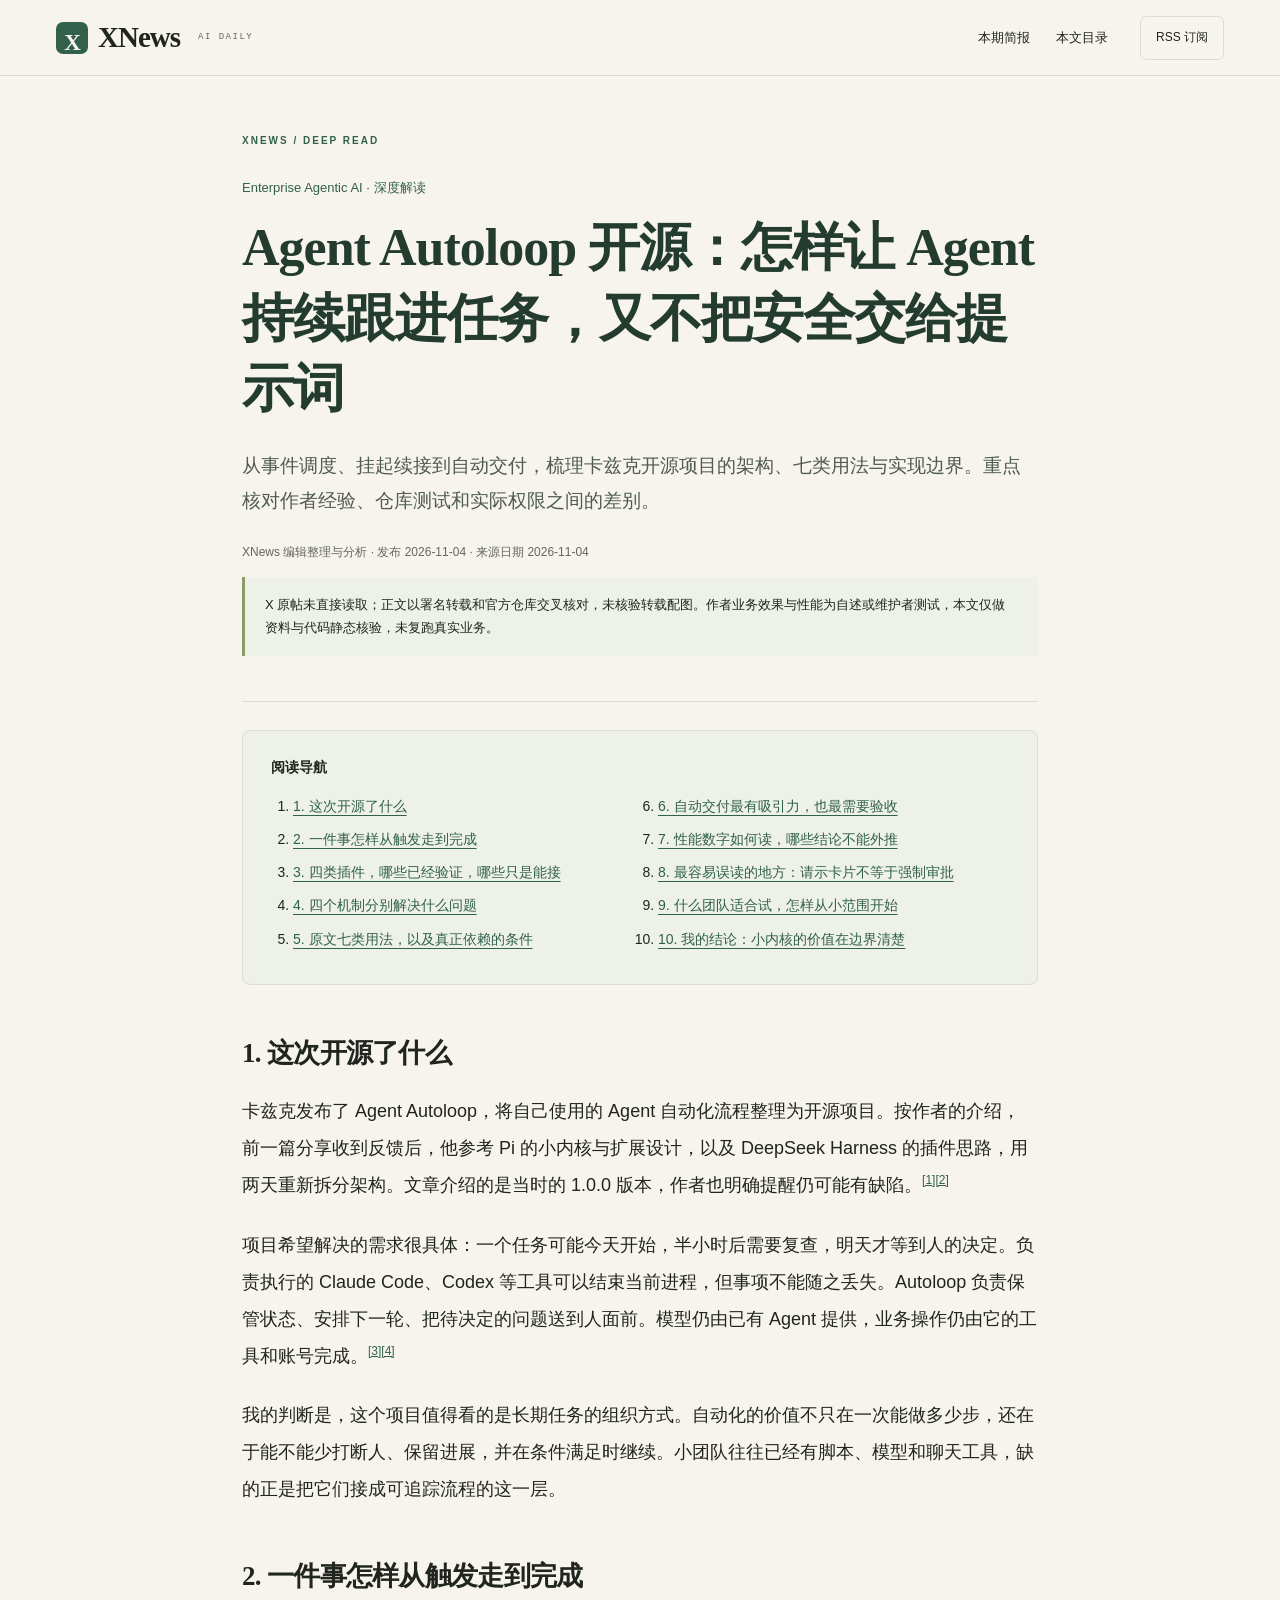
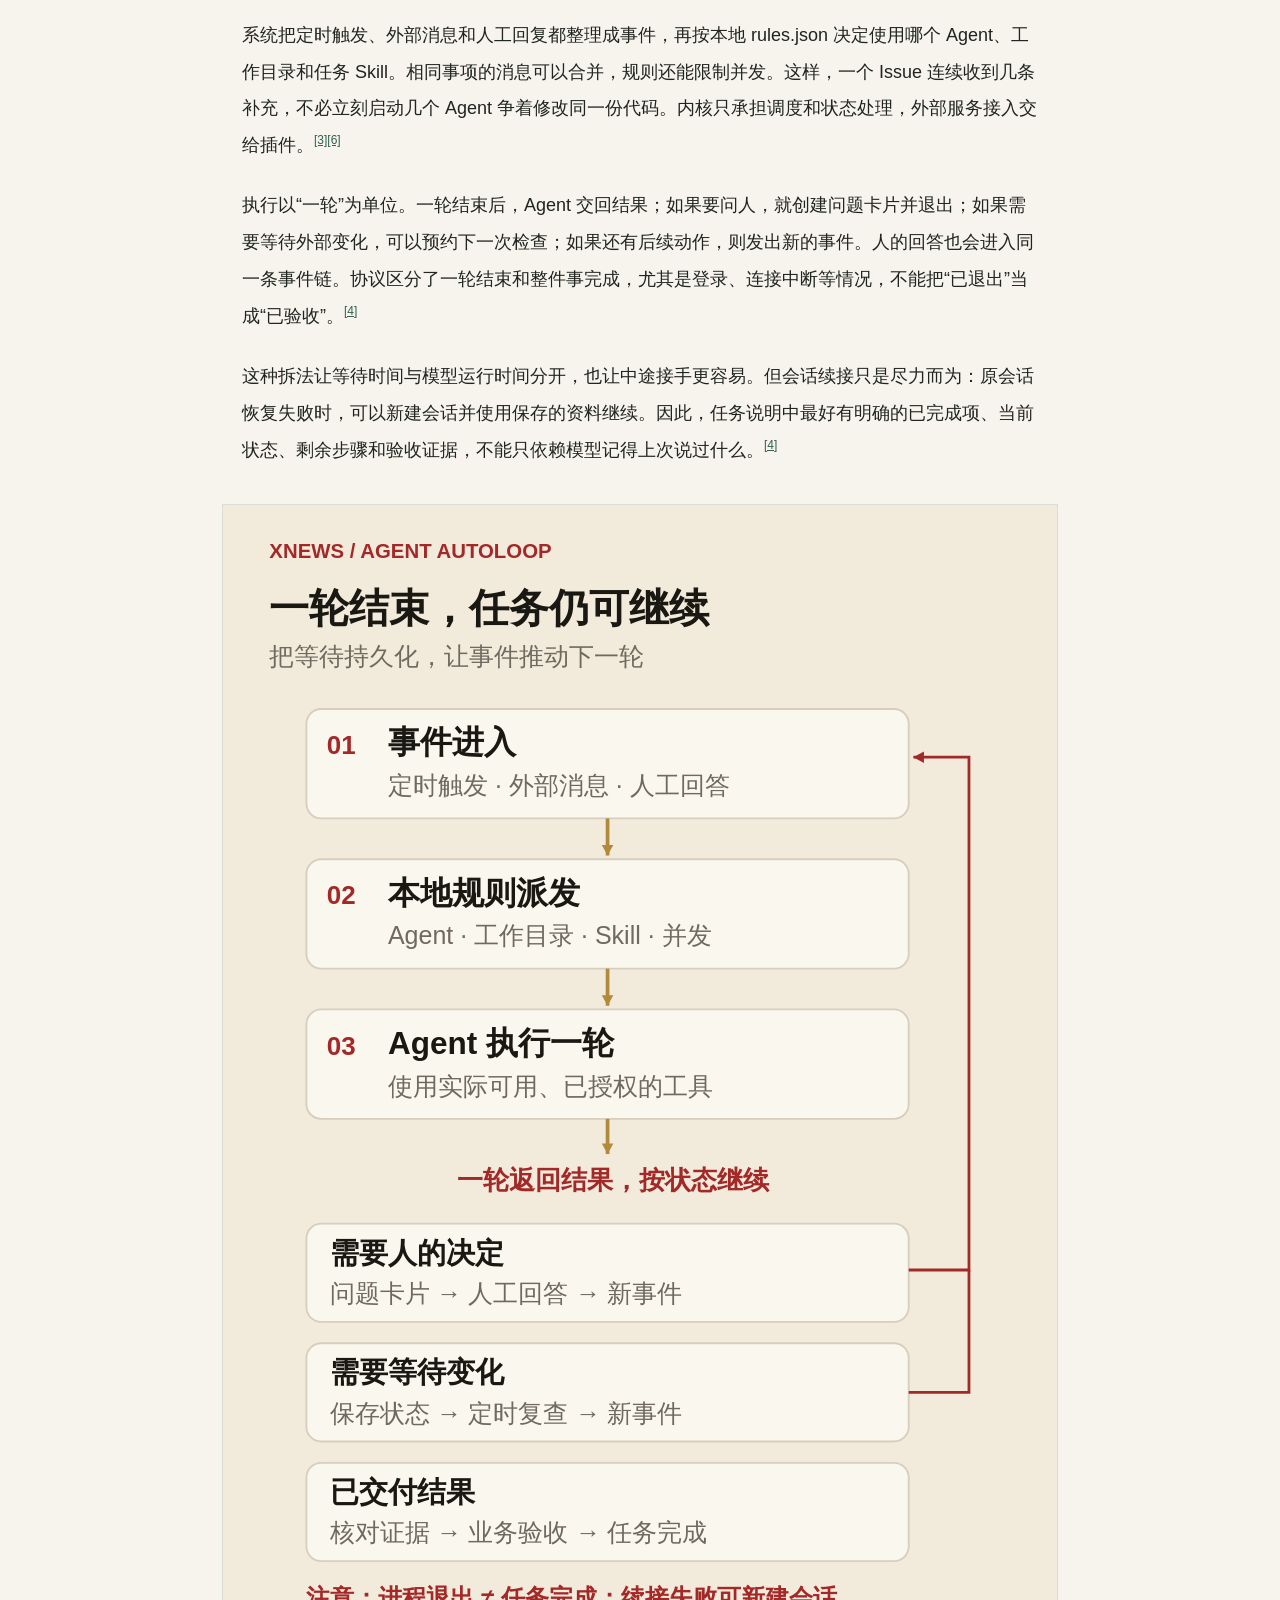
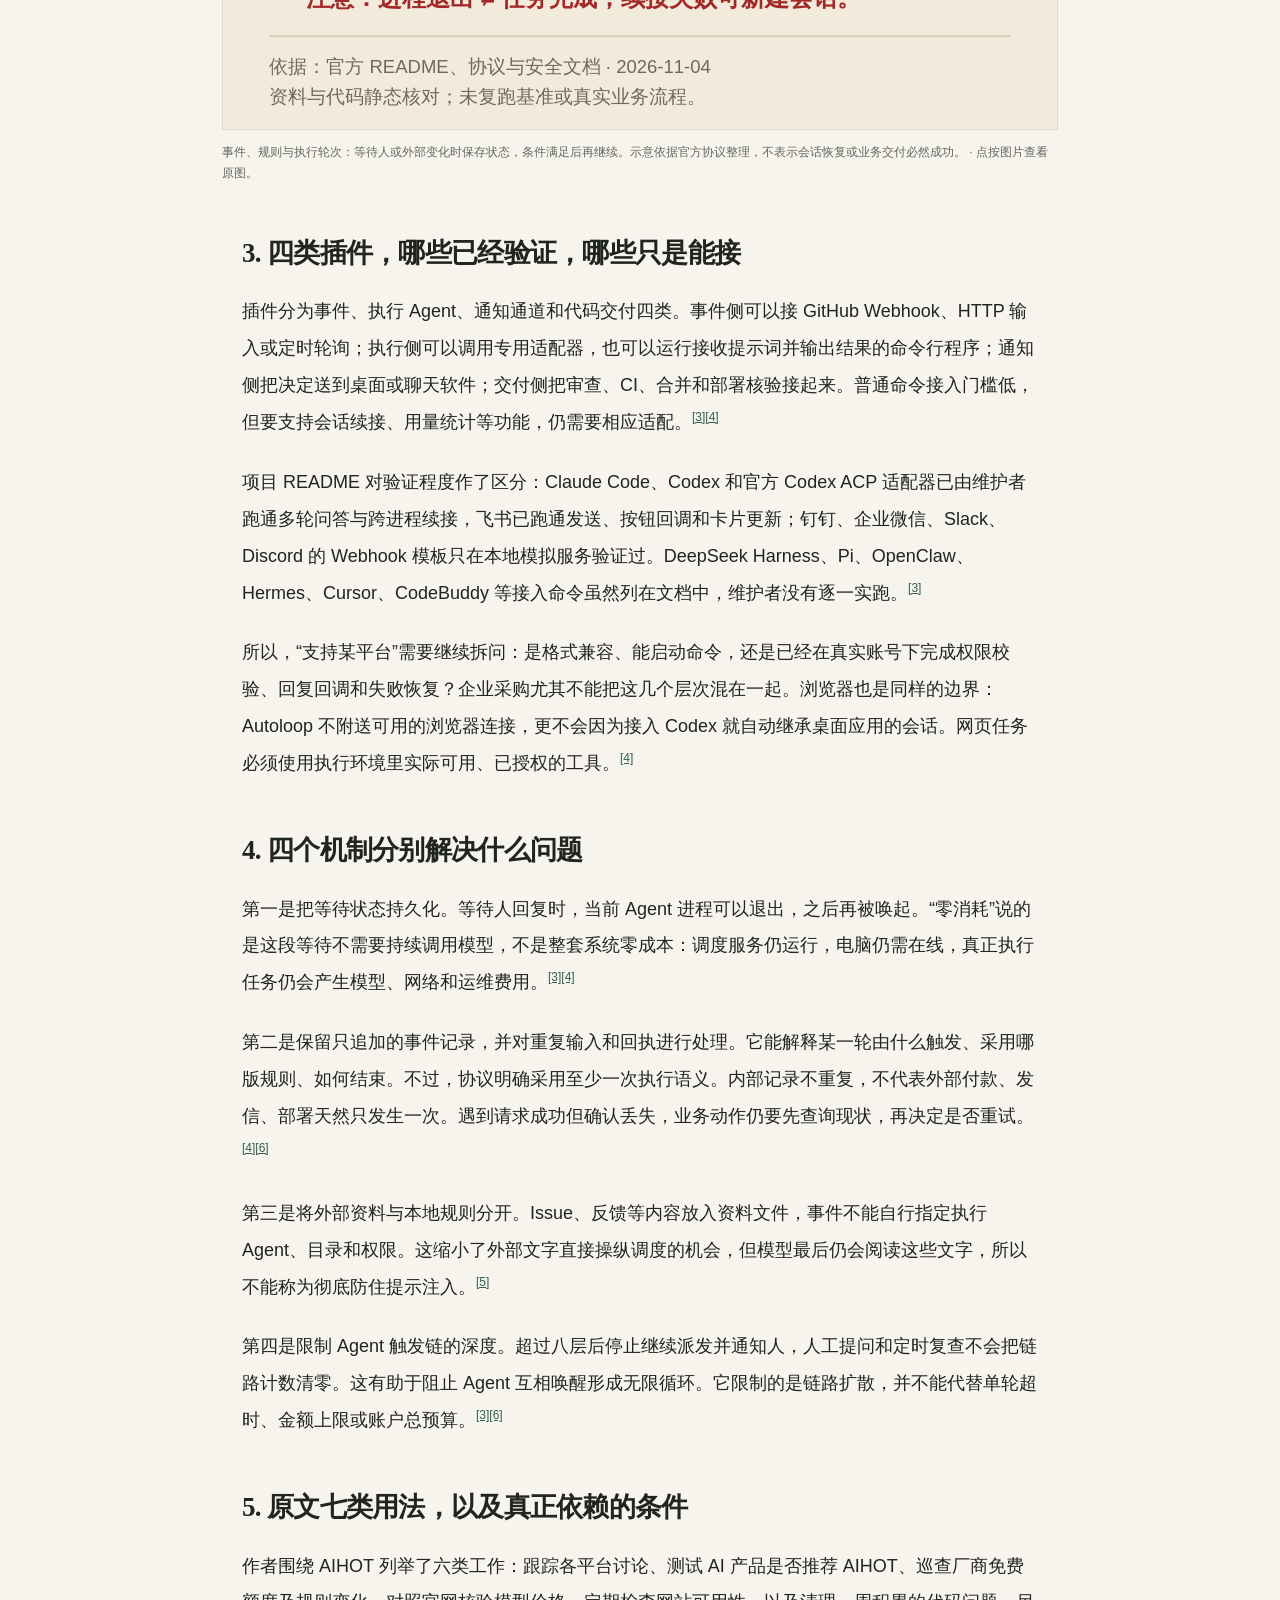
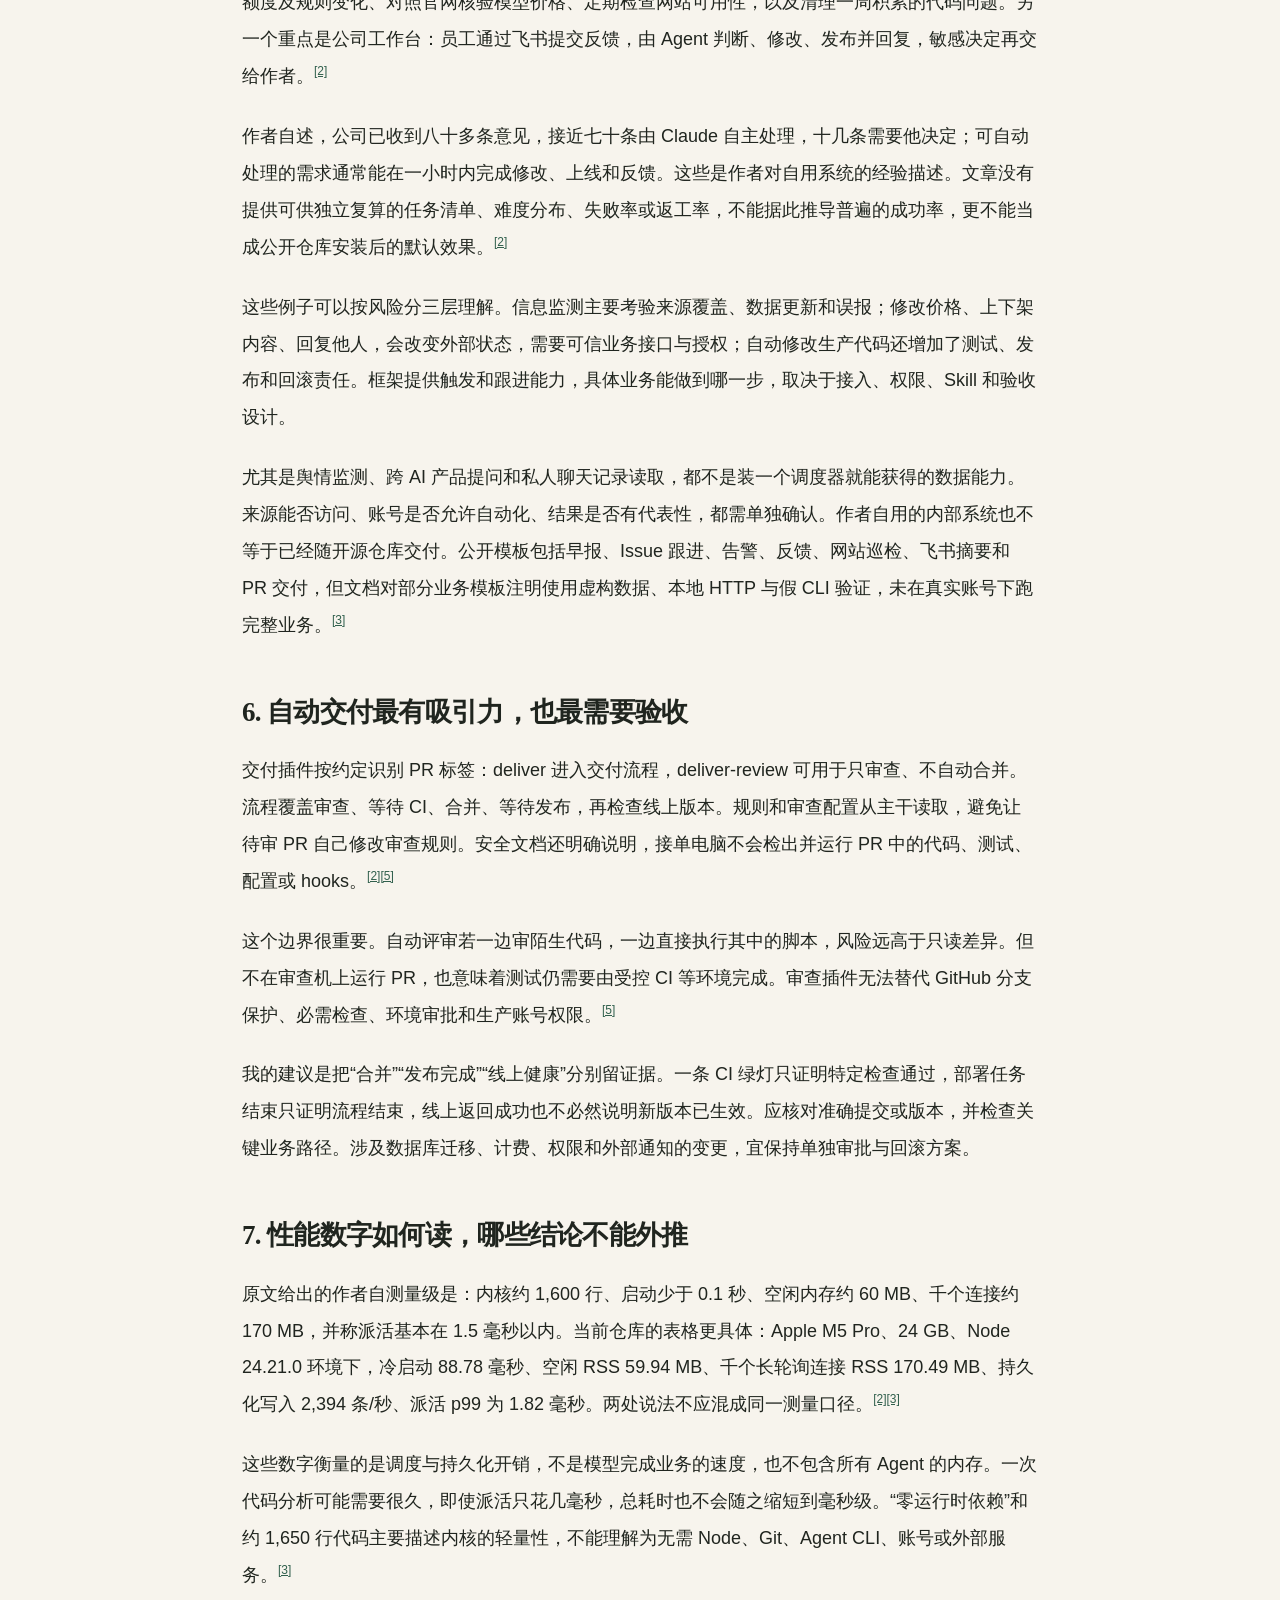
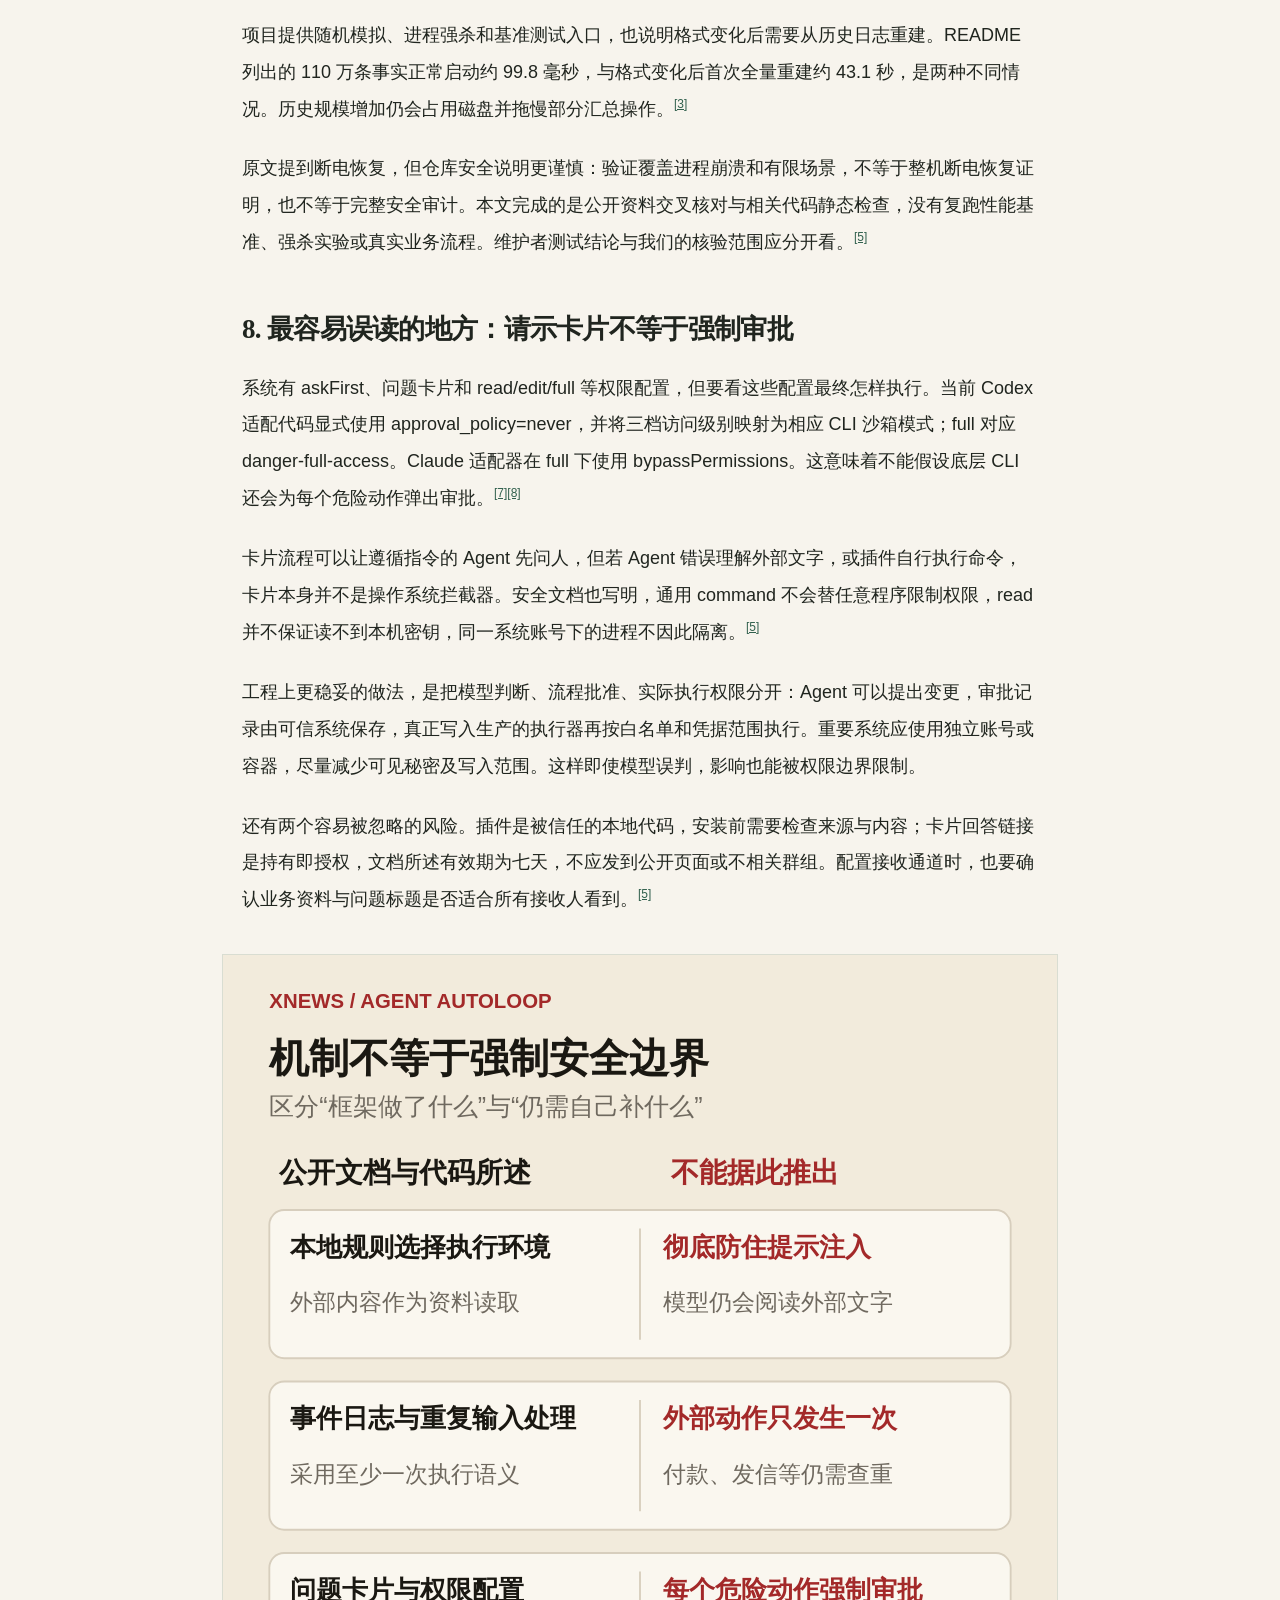
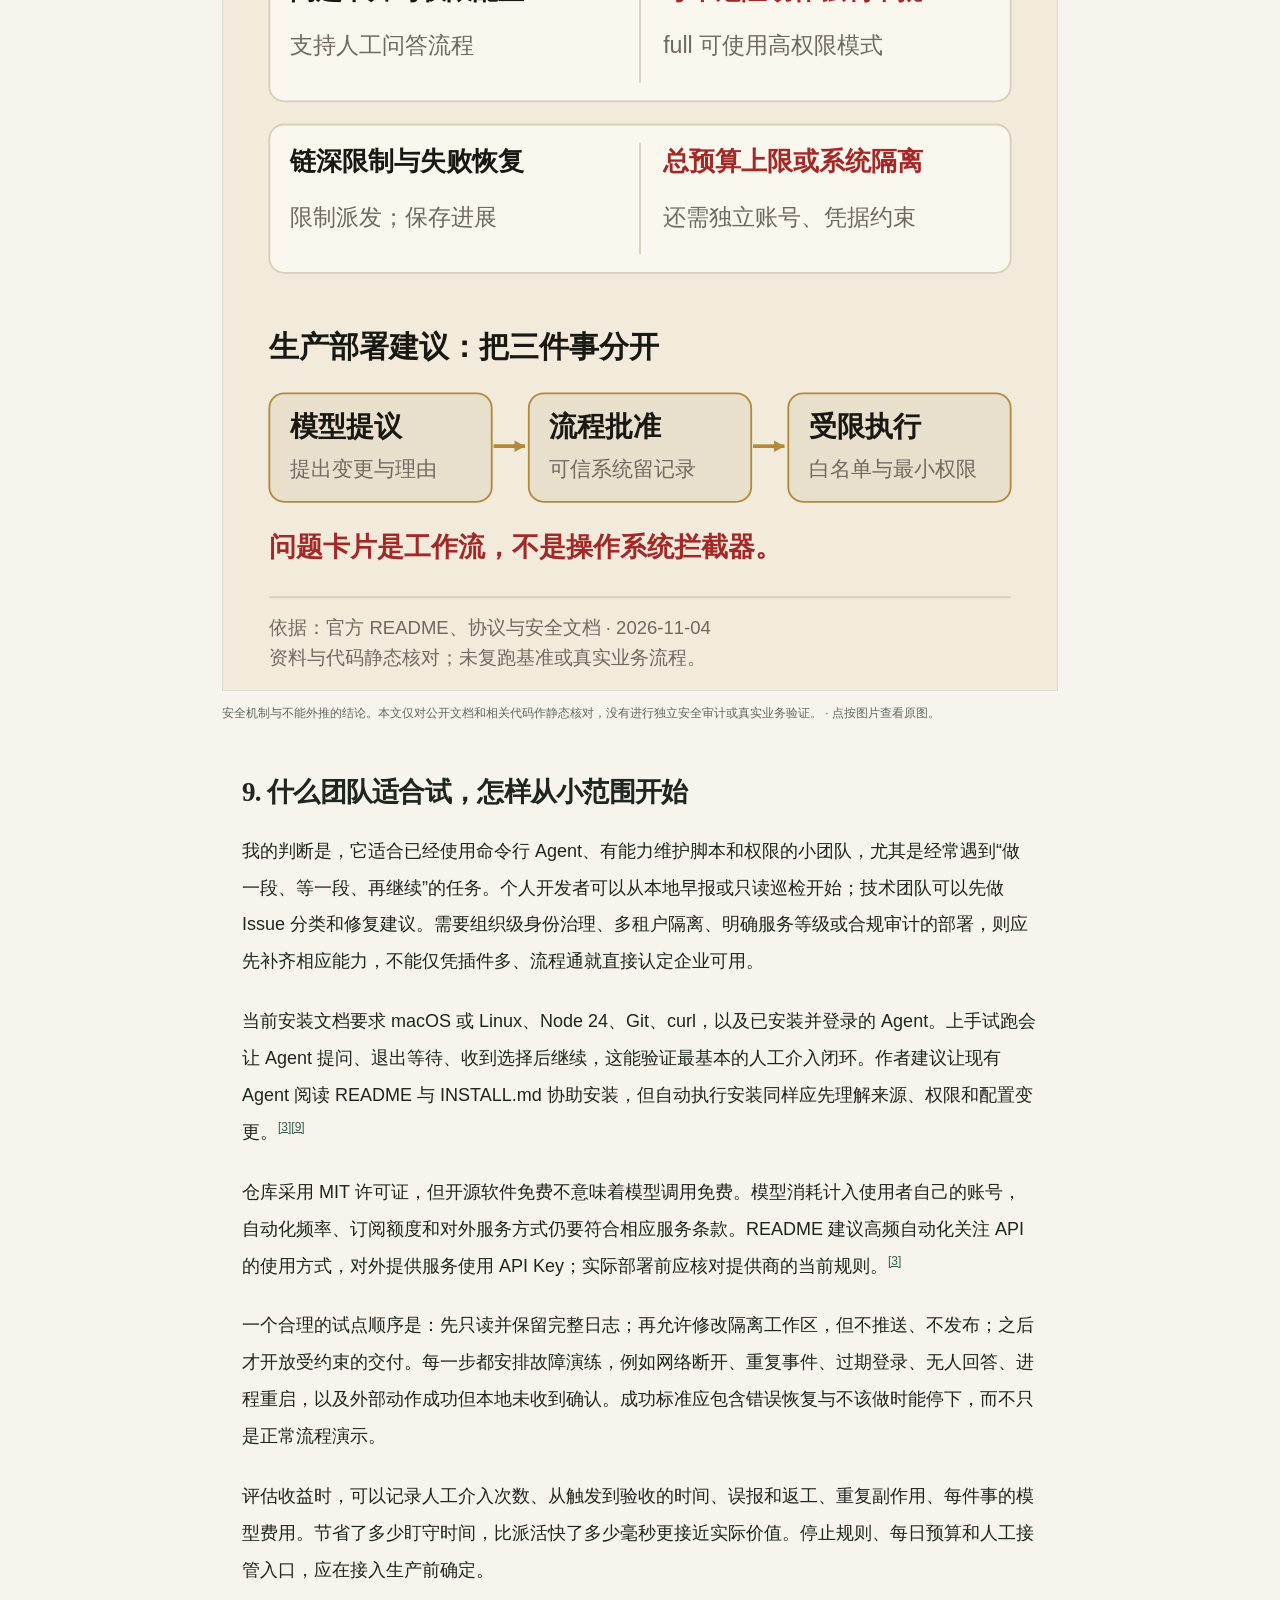
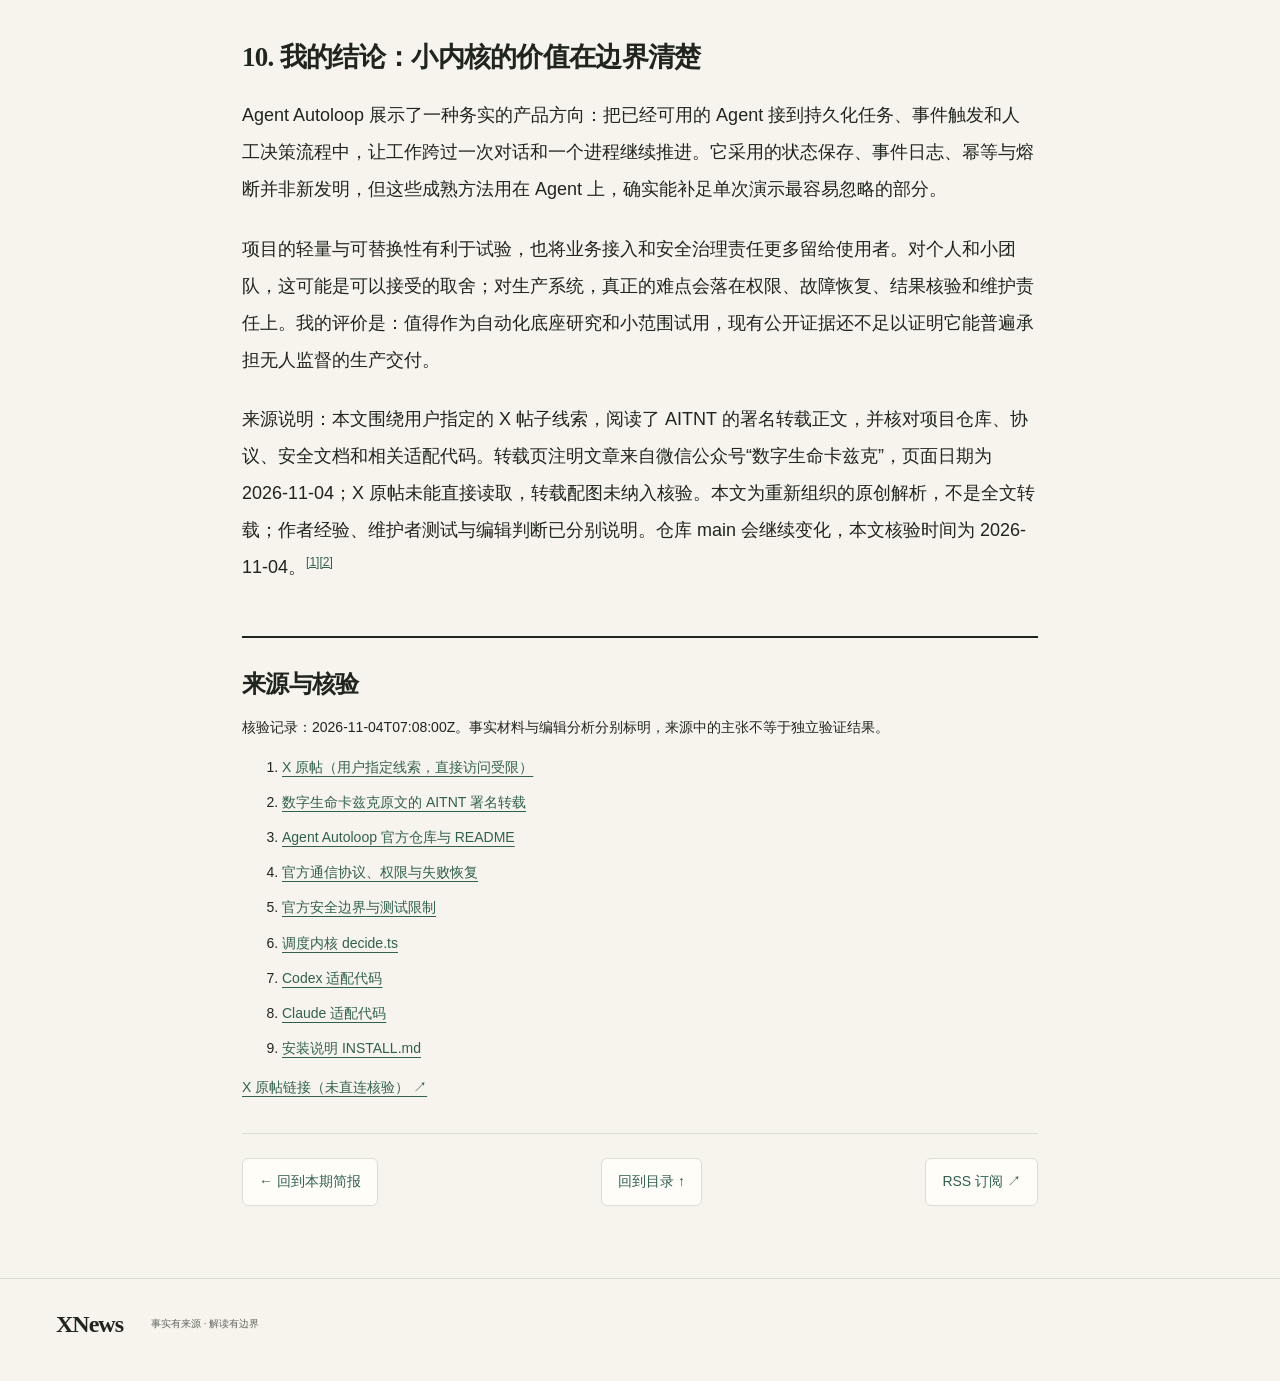
==== commit 2d14f247: "Refresh XNews reading design with mobile navigation and edition index" ====
--- a/articles/2026-11-04-agent-autoloop-analysis.html
+++ b/articles/2026-11-04-agent-autoloop-analysis.html
@@ -1,5 +1,5 @@
 <!doctype html>
-<html lang="zh-CN"><head><meta charset="utf-8"><meta name="viewport" content="width=device-width, initial-scale=1"><title>Agent Autoloop 开源：怎样让 Agent 持续跟进任务，又不把安全交给提示词 · XNews</title><meta name="description" content="从事件调度、挂起续接到自动交付，梳理卡兹克开源项目的架构、七类用法与实现边界。重点核对作者经验、仓库测试和实际权限之间的差别。"><link rel="canonical" href="https://all4worldjz.github.io/XNews/articles/2026-11-04-agent-autoloop-analysis.html"><link rel="alternate" type="application/rss+xml" title="XNews RSS" href="../feed.xml"><link rel="stylesheet" href="../style.css"><link rel="stylesheet" href="../article.css"></head>
-<body class="article-page"><a class="skip" href="#article-body">跳到正文</a><header class="site-header wrap"><a class="brand" href="../"><span class="brand-icon">X</span>XNews<span class="brand-sub">AI DAILY</span></a><nav aria-label="主导航"><a href="../">返回简报</a></nav><a class="rss-nav" href="../feed.xml">RSS 订阅</a></header>
+<html lang="zh-CN"><head><meta charset="utf-8"><meta name="viewport" content="width=device-width, initial-scale=1"><title>Agent Autoloop 开源：怎样让 Agent 持续跟进任务，又不把安全交给提示词 · XNews</title><meta name="description" content="从事件调度、挂起续接到自动交付，梳理卡兹克开源项目的架构、七类用法与实现边界。重点核对作者经验、仓库测试和实际权限之间的差别。"><link rel="canonical" href="https://all4worldjz.github.io/XNews/articles/2026-11-04-agent-autoloop-analysis.html"><link rel="alternate" type="application/rss+xml" title="XNews RSS" href="../feed.xml"><link rel="stylesheet" href="../style.css?v=reading-experience-v2"><link rel="stylesheet" href="../article.css?v=reading-experience-v2"></head>
+<body class="article-page" id="top"><a class="skip" href="#article-body">跳到正文</a><header class="site-header wrap"><a class="brand" href="../"><span class="brand-icon">X</span>XNews<span class="brand-sub">AI DAILY</span></a><nav aria-label="主导航"><a href="../?date=2026-11-04">本期简报</a><a href="#contents">本文目录</a></nav><a class="rss-nav" href="../feed.xml">RSS 订阅</a></header>
 <main class="article-wrap"><header class="article-header"><p class="eyebrow">XNEWS / DEEP READ</p><p class="article-category">Enterprise Agentic AI · 深度解读</p><h1>Agent Autoloop 开源：怎样让 Agent 持续跟进任务，又不把安全交给提示词</h1><p class="article-deck">从事件调度、挂起续接到自动交付，梳理卡兹克开源项目的架构、七类用法与实现边界。重点核对作者经验、仓库测试和实际权限之间的差别。</p><p class="article-meta">XNews 编辑整理与分析 · 发布 2026-11-04 · 来源日期 2026-11-04</p><p class="article-disclosure">X 原帖未直接读取；正文以署名转载和官方仓库交叉核对，未核验转载配图。作者业务效果与性能为自述或维护者测试，本文仅做资料与代码静态核验，未复跑真实业务。</p></header>
-<nav class="article-toc" aria-label="本文目录"><strong>阅读导航</strong><ol><li><a href="#section-1">1. 这次开源了什么</a></li><li><a href="#section-2">2. 一件事怎样从触发走到完成</a></li><li><a href="#section-3">3. 四类插件，哪些已经验证，哪些只是能接</a></li><li><a href="#section-4">4. 四个机制分别解决什么问题</a></li><li><a href="#section-5">5. 原文七类用法，以及真正依赖的条件</a></li><li><a href="#section-6">6. 自动交付最有吸引力，也最需要验收</a></li><li><a href="#section-7">7. 性能数字如何读，哪些结论不能外推</a></li><li><a href="#section-8">8. 最容易误读的地方：请示卡片不等于强制审批</a></li><li><a href="#section-9">9. 什么团队适合试，怎样从小范围开始</a></li><li><a href="#section-10">10. 我的结论：小内核的价值在边界清楚</a></li></ol></nav><article id="article-body" class="article-body"><section id="section-1"><h2>1. 这次开源了什么</h2><p>卡兹克发布了 Agent Autoloop，将自己使用的 Agent 自动化流程整理为开源项目。按作者的介绍，前一篇分享收到反馈后，他参考 Pi 的小内核与扩展设计，以及 DeepSeek Harness 的插件思路，用两天重新拆分架构。文章介绍的是当时的 1.0.0 版本，作者也明确提醒仍可能有缺陷。<a class="citation" href="#source-1" aria-label="来源 1">[1]</a><a class="citation" href="#source-2" aria-label="来源 2">[2]</a></p><p>项目希望解决的需求很具体：一个任务可能今天开始，半小时后需要复查，明天才等到人的决定。负责执行的 Claude Code、Codex 等工具可以结束当前进程，但事项不能随之丢失。Autoloop 负责保管状态、安排下一轮、把待决定的问题送到人面前。模型仍由已有 Agent 提供，业务操作仍由它的工具和账号完成。<a class="citation" href="#source-3" aria-label="来源 3">[3]</a><a class="citation" href="#source-4" aria-label="来源 4">[4]</a></p><p>我的判断是，这个项目值得看的是长期任务的组织方式。自动化的价值不只在一次能做多少步，还在于能不能少打断人、保留进展，并在条件满足时继续。小团队往往已经有脚本、模型和聊天工具，缺的正是把它们接成可追踪流程的这一层。</p></section><section id="section-2"><h2>2. 一件事怎样从触发走到完成</h2><p>系统把定时触发、外部消息和人工回复都整理成事件，再按本地 rules.json 决定使用哪个 Agent、工作目录和任务 Skill。相同事项的消息可以合并，规则还能限制并发。这样，一个 Issue 连续收到几条补充，不必立刻启动几个 Agent 争着修改同一份代码。内核只承担调度和状态处理，外部服务接入交给插件。<a class="citation" href="#source-3" aria-label="来源 3">[3]</a><a class="citation" href="#source-6" aria-label="来源 6">[6]</a></p><p>执行以“一轮”为单位。一轮结束后，Agent 交回结果；如果要问人，就创建问题卡片并退出；如果需要等待外部变化，可以预约下一次检查；如果还有后续动作，则发出新的事件。人的回答也会进入同一条事件链。协议区分了一轮结束和整件事完成，尤其是登录、连接中断等情况，不能把“已退出”当成“已验收”。<a class="citation" href="#source-4" aria-label="来源 4">[4]</a></p><p>这种拆法让等待时间与模型运行时间分开，也让中途接手更容易。但会话续接只是尽力而为：原会话恢复失败时，可以新建会话并使用保存的资料继续。因此，任务说明中最好有明确的已完成项、当前状态、剩余步骤和验收证据，不能只依赖模型记得上次说过什么。<a class="citation" href="#source-4" aria-label="来源 4">[4]</a></p></section><figure class="article-figure"><a href="../assets/autoloop-workflow.svg" aria-label="打开信息图原图"><picture><img src="../assets/autoloop-workflow.svg" alt="任务从定时、外部消息或人工回答形成事件，经本地规则分派给 Agent。Agent 执行一轮后，提问或预约复查可生成新事件继续；交付结果仍须业务验收。进程退出不等于任务完成。" loading="lazy"></picture></a><figcaption>事件、规则与执行轮次：等待人或外部变化时保存状态，条件满足后再继续。示意依据官方协议整理，不表示会话恢复或业务交付必然成功。 · 点按图片查看原图。</figcaption></figure><section id="section-3"><h2>3. 四类插件，哪些已经验证，哪些只是能接</h2><p>插件分为事件、执行 Agent、通知通道和代码交付四类。事件侧可以接 GitHub Webhook、HTTP 输入或定时轮询；执行侧可以调用专用适配器，也可以运行接收提示词并输出结果的命令行程序；通知侧把决定送到桌面或聊天软件；交付侧把审查、CI、合并和部署核验接起来。普通命令接入门槛低，但要支持会话续接、用量统计等功能，仍需要相应适配。<a class="citation" href="#source-3" aria-label="来源 3">[3]</a><a class="citation" href="#source-4" aria-label="来源 4">[4]</a></p><p>项目 README 对验证程度作了区分：Claude Code、Codex 和官方 Codex ACP 适配器已由维护者跑通多轮问答与跨进程续接，飞书已跑通发送、按钮回调和卡片更新；钉钉、企业微信、Slack、Discord 的 Webhook 模板只在本地模拟服务验证过。DeepSeek Harness、Pi、OpenClaw、Hermes、Cursor、CodeBuddy 等接入命令虽然列在文档中，维护者没有逐一实跑。<a class="citation" href="#source-3" aria-label="来源 3">[3]</a></p><p>所以，“支持某平台”需要继续拆问：是格式兼容、能启动命令，还是已经在真实账号下完成权限校验、回复回调和失败恢复？企业采购尤其不能把这几个层次混在一起。浏览器也是同样的边界：Autoloop 不附送可用的浏览器连接，更不会因为接入 Codex 就自动继承桌面应用的会话。网页任务必须使用执行环境里实际可用、已授权的工具。<a class="citation" href="#source-4" aria-label="来源 4">[4]</a></p></section><section id="section-4"><h2>4. 四个机制分别解决什么问题</h2><p>第一是把等待状态持久化。等待人回复时，当前 Agent 进程可以退出，之后再被唤起。“零消耗”说的是这段等待不需要持续调用模型，不是整套系统零成本：调度服务仍运行，电脑仍需在线，真正执行任务仍会产生模型、网络和运维费用。<a class="citation" href="#source-3" aria-label="来源 3">[3]</a><a class="citation" href="#source-4" aria-label="来源 4">[4]</a></p><p>第二是保留只追加的事件记录，并对重复输入和回执进行处理。它能解释某一轮由什么触发、采用哪版规则、如何结束。不过，协议明确采用至少一次执行语义。内部记录不重复，不代表外部付款、发信、部署天然只发生一次。遇到请求成功但确认丢失，业务动作仍要先查询现状，再决定是否重试。<a class="citation" href="#source-4" aria-label="来源 4">[4]</a><a class="citation" href="#source-6" aria-label="来源 6">[6]</a></p><p>第三是将外部资料与本地规则分开。Issue、反馈等内容放入资料文件，事件不能自行指定执行 Agent、目录和权限。这缩小了外部文字直接操纵调度的机会，但模型最后仍会阅读这些文字，所以不能称为彻底防住提示注入。<a class="citation" href="#source-5" aria-label="来源 5">[5]</a></p><p>第四是限制 Agent 触发链的深度。超过八层后停止继续派发并通知人，人工提问和定时复查不会把链路计数清零。这有助于阻止 Agent 互相唤醒形成无限循环。它限制的是链路扩散，并不能代替单轮超时、金额上限或账户总预算。<a class="citation" href="#source-3" aria-label="来源 3">[3]</a><a class="citation" href="#source-6" aria-label="来源 6">[6]</a></p></section><section id="section-5"><h2>5. 原文七类用法，以及真正依赖的条件</h2><p>作者围绕 AIHOT 列举了六类工作：跟踪各平台讨论、测试 AI 产品是否推荐 AIHOT、巡查厂商免费额度及规则变化、对照官网核验模型价格、定期检查网站可用性，以及清理一周积累的代码问题。另一个重点是公司工作台：员工通过飞书提交反馈，由 Agent 判断、修改、发布并回复，敏感决定再交给作者。<a class="citation" href="#source-2" aria-label="来源 2">[2]</a></p><p>作者自述，公司已收到八十多条意见，接近七十条由 Claude 自主处理，十几条需要他决定；可自动处理的需求通常能在一小时内完成修改、上线和反馈。这些是作者对自用系统的经验描述。文章没有提供可供独立复算的任务清单、难度分布、失败率或返工率，不能据此推导普遍的成功率，更不能当成公开仓库安装后的默认效果。<a class="citation" href="#source-2" aria-label="来源 2">[2]</a></p><p>这些例子可以按风险分三层理解。信息监测主要考验来源覆盖、数据更新和误报；修改价格、上下架内容、回复他人，会改变外部状态，需要可信业务接口与授权；自动修改生产代码还增加了测试、发布和回滚责任。框架提供触发和跟进能力，具体业务能做到哪一步，取决于接入、权限、Skill 和验收设计。</p><p>尤其是舆情监测、跨 AI 产品提问和私人聊天记录读取，都不是装一个调度器就能获得的数据能力。来源能否访问、账号是否允许自动化、结果是否有代表性，都需单独确认。作者自用的内部系统也不等于已经随开源仓库交付。公开模板包括早报、Issue 跟进、告警、反馈、网站巡检、飞书摘要和 PR 交付，但文档对部分业务模板注明使用虚构数据、本地 HTTP 与假 CLI 验证，未在真实账号下跑完整业务。<a class="citation" href="#source-3" aria-label="来源 3">[3]</a></p></section><section id="section-6"><h2>6. 自动交付最有吸引力，也最需要验收</h2><p>交付插件按约定识别 PR 标签：deliver 进入交付流程，deliver-review 可用于只审查、不自动合并。流程覆盖审查、等待 CI、合并、等待发布，再检查线上版本。规则和审查配置从主干读取，避免让待审 PR 自己修改审查规则。安全文档还明确说明，接单电脑不会检出并运行 PR 中的代码、测试、配置或 hooks。<a class="citation" href="#source-2" aria-label="来源 2">[2]</a><a class="citation" href="#source-5" aria-label="来源 5">[5]</a></p><p>这个边界很重要。自动评审若一边审陌生代码，一边直接执行其中的脚本，风险远高于只读差异。但不在审查机上运行 PR，也意味着测试仍需要由受控 CI 等环境完成。审查插件无法替代 GitHub 分支保护、必需检查、环境审批和生产账号权限。<a class="citation" href="#source-5" aria-label="来源 5">[5]</a></p><p>我的建议是把“合并”“发布完成”“线上健康”分别留证据。一条 CI 绿灯只证明特定检查通过，部署任务结束只证明流程结束，线上返回成功也不必然说明新版本已生效。应核对准确提交或版本，并检查关键业务路径。涉及数据库迁移、计费、权限和外部通知的变更，宜保持单独审批与回滚方案。</p></section><section id="section-7"><h2>7. 性能数字如何读，哪些结论不能外推</h2><p>原文给出的作者自测量级是：内核约 1,600 行、启动少于 0.1 秒、空闲内存约 60 MB、千个连接约 170 MB，并称派活基本在 1.5 毫秒以内。当前仓库的表格更具体：Apple M5 Pro、24 GB、Node 24.21.0 环境下，冷启动 88.78 毫秒、空闲 RSS 59.94 MB、千个长轮询连接 RSS 170.49 MB、持久化写入 2,394 条/秒、派活 p99 为 1.82 毫秒。两处说法不应混成同一测量口径。<a class="citation" href="#source-2" aria-label="来源 2">[2]</a><a class="citation" href="#source-3" aria-label="来源 3">[3]</a></p><p>这些数字衡量的是调度与持久化开销，不是模型完成业务的速度，也不包含所有 Agent 的内存。一次代码分析可能需要很久，即使派活只花几毫秒，总耗时也不会随之缩短到毫秒级。“零运行时依赖”和约 1,650 行代码主要描述内核的轻量性，不能理解为无需 Node、Git、Agent CLI、账号或外部服务。<a class="citation" href="#source-3" aria-label="来源 3">[3]</a></p><p>项目提供随机模拟、进程强杀和基准测试入口，也说明格式变化后需要从历史日志重建。README 列出的 110 万条事实正常启动约 99.8 毫秒，与格式变化后首次全量重建约 43.1 秒，是两种不同情况。历史规模增加仍会占用磁盘并拖慢部分汇总操作。<a class="citation" href="#source-3" aria-label="来源 3">[3]</a></p><p>原文提到断电恢复，但仓库安全说明更谨慎：验证覆盖进程崩溃和有限场景，不等于整机断电恢复证明，也不等于完整安全审计。本文完成的是公开资料交叉核对与相关代码静态检查，没有复跑性能基准、强杀实验或真实业务流程。维护者测试结论与我们的核验范围应分开看。<a class="citation" href="#source-5" aria-label="来源 5">[5]</a></p></section><section id="section-8"><h2>8. 最容易误读的地方：请示卡片不等于强制审批</h2><p>系统有 askFirst、问题卡片和 read/edit/full 等权限配置，但要看这些配置最终怎样执行。当前 Codex 适配代码显式使用 approval_policy=never，并将三档访问级别映射为相应 CLI 沙箱模式；full 对应 danger-full-access。Claude 适配器在 full 下使用 bypassPermissions。这意味着不能假设底层 CLI 还会为每个危险动作弹出审批。<a class="citation" href="#source-7" aria-label="来源 7">[7]</a><a class="citation" href="#source-8" aria-label="来源 8">[8]</a></p><p>卡片流程可以让遵循指令的 Agent 先问人，但若 Agent 错误理解外部文字，或插件自行执行命令，卡片本身并不是操作系统拦截器。安全文档也写明，通用 command 不会替任意程序限制权限，read 并不保证读不到本机密钥，同一系统账号下的进程不因此隔离。<a class="citation" href="#source-5" aria-label="来源 5">[5]</a></p><p>工程上更稳妥的做法，是把模型判断、流程批准、实际执行权限分开：Agent 可以提出变更，审批记录由可信系统保存，真正写入生产的执行器再按白名单和凭据范围执行。重要系统应使用独立账号或容器，尽量减少可见秘密及写入范围。这样即使模型误判，影响也能被权限边界限制。</p><p>还有两个容易被忽略的风险。插件是被信任的本地代码，安装前需要检查来源与内容；卡片回答链接是持有即授权，文档所述有效期为七天，不应发到公开页面或不相关群组。配置接收通道时，也要确认业务资料与问题标题是否适合所有接收人看到。<a class="citation" href="#source-5" aria-label="来源 5">[5]</a></p></section><figure class="article-figure"><a href="../assets/autoloop-security-boundaries.svg" aria-label="打开信息图原图"><picture><img src="../assets/autoloop-security-boundaries.svg" alt="本地规则与资料分离不等于提示注入免疫；事件日志和重复输入处理不保证外部动作只执行一次；问题卡片与权限配置不保证每个危险动作强制审批；链深限制不等于总预算或系统隔离。生产部署应分别设计模型提议、流程批准、受限执行。" loading="lazy"></picture></a><figcaption>安全机制与不能外推的结论。本文仅对公开文档和相关代码作静态核对，没有进行独立安全审计或真实业务验证。 · 点按图片查看原图。</figcaption></figure><section id="section-9"><h2>9. 什么团队适合试，怎样从小范围开始</h2><p>我的判断是，它适合已经使用命令行 Agent、有能力维护脚本和权限的小团队，尤其是经常遇到“做一段、等一段、再继续”的任务。个人开发者可以从本地早报或只读巡检开始；技术团队可以先做 Issue 分类和修复建议。需要组织级身份治理、多租户隔离、明确服务等级或合规审计的部署，则应先补齐相应能力，不能仅凭插件多、流程通就直接认定企业可用。</p><p>当前安装文档要求 macOS 或 Linux、Node 24、Git、curl，以及已安装并登录的 Agent。上手试跑会让 Agent 提问、退出等待、收到选择后继续，这能验证最基本的人工介入闭环。作者建议让现有 Agent 阅读 README 与 INSTALL.md 协助安装，但自动执行安装同样应先理解来源、权限和配置变更。<a class="citation" href="#source-3" aria-label="来源 3">[3]</a><a class="citation" href="#source-9" aria-label="来源 9">[9]</a></p><p>仓库采用 MIT 许可证，但开源软件免费不意味着模型调用免费。模型消耗计入使用者自己的账号，自动化频率、订阅额度和对外服务方式仍要符合相应服务条款。README 建议高频自动化关注 API 的使用方式，对外提供服务使用 API Key；实际部署前应核对提供商的当前规则。<a class="citation" href="#source-3" aria-label="来源 3">[3]</a></p><p>一个合理的试点顺序是：先只读并保留完整日志；再允许修改隔离工作区，但不推送、不发布；之后才开放受约束的交付。每一步都安排故障演练，例如网络断开、重复事件、过期登录、无人回答、进程重启，以及外部动作成功但本地未收到确认。成功标准应包含错误恢复与不该做时能停下，而不只是正常流程演示。</p><p>评估收益时，可以记录人工介入次数、从触发到验收的时间、误报和返工、重复副作用、每件事的模型费用。节省了多少盯守时间，比派活快了多少毫秒更接近实际价值。停止规则、每日预算和人工接管入口，应在接入生产前确定。</p></section><section id="section-10"><h2>10. 我的结论：小内核的价值在边界清楚</h2><p>Agent Autoloop 展示了一种务实的产品方向：把已经可用的 Agent 接到持久化任务、事件触发和人工决策流程中，让工作跨过一次对话和一个进程继续推进。它采用的状态保存、事件日志、幂等与熔断并非新发明，但这些成熟方法用在 Agent 上，确实能补足单次演示最容易忽略的部分。</p><p>项目的轻量与可替换性有利于试验，也将业务接入和安全治理责任更多留给使用者。对个人和小团队，这可能是可以接受的取舍；对生产系统，真正的难点会落在权限、故障恢复、结果核验和维护责任上。我的评价是：值得作为自动化底座研究和小范围试用，现有公开证据还不足以证明它能普遍承担无人监督的生产交付。</p><p>来源说明：本文围绕用户指定的 X 帖子线索，阅读了 AITNT 的署名转载正文，并核对项目仓库、协议、安全文档和相关适配代码。转载页注明文章来自微信公众号“数字生命卡兹克”，页面日期为 2026-11-04；X 原帖未能直接读取，转载配图未纳入核验。本文为重新组织的原创解析，不是全文转载；作者经验、维护者测试与编辑判断已分别说明。仓库 main 会继续变化，本文核验时间为 2026-11-04。<a class="citation" href="#source-1" aria-label="来源 1">[1]</a><a class="citation" href="#source-2" aria-label="来源 2">[2]</a></p></section></article><section class="article-sources" id="sources"><h2>来源与核验</h2><p>核验记录：2026-11-04T07:08:00Z。事实材料与编辑分析分别标明，来源中的主张不等于独立验证结果。</p><ol><li id="source-1"><a href="https://x.com/Khazix0918/status/2117776745688646139" rel="noopener noreferrer">X 原帖（用户指定线索，直接访问受限）</a></li><li id="source-2"><a href="https://www.aitntnews.com/newDetail.html?newId=30914" rel="noopener noreferrer">数字生命卡兹克原文的 AITNT 署名转载</a></li><li id="source-3"><a href="https://github.com/KKKKhazix/agent-autoloop" rel="noopener noreferrer">Agent Autoloop 官方仓库与 README</a></li><li id="source-4"><a href="https://github.com/KKKKhazix/agent-autoloop/blob/main/docs/protocol.md" rel="noopener noreferrer">官方通信协议、权限与失败恢复</a></li><li id="source-5"><a href="https://github.com/KKKKhazix/agent-autoloop/blob/main/SECURITY.md" rel="noopener noreferrer">官方安全边界与测试限制</a></li><li id="source-6"><a href="https://github.com/KKKKhazix/agent-autoloop/blob/main/kernel/decide.ts" rel="noopener noreferrer">调度内核 decide.ts</a></li><li id="source-7"><a href="https://github.com/KKKKhazix/agent-autoloop/blob/main/plugins/codex/agent.ts" rel="noopener noreferrer">Codex 适配代码</a></li><li id="source-8"><a href="https://github.com/KKKKhazix/agent-autoloop/blob/main/plugins/claude/agent.ts" rel="noopener noreferrer">Claude 适配代码</a></li><li id="source-9"><a href="https://github.com/KKKKhazix/agent-autoloop/blob/main/INSTALL.md" rel="noopener noreferrer">安装说明 INSTALL.md</a></li></ol><p><a href="https://x.com/Khazix0918/status/2117776745688646139" rel="noopener noreferrer">X 原帖链接（未直连核验） ↗</a></p></section><div class="article-end"><a href="../?date=2026-11-04#agent-autoloop-analysis">← 回到本期简报</a><a href="../feed.xml">RSS 订阅 ↗</a></div></main><footer class="wrap"><a class="brand" href="../">XNews</a><p>事实有来源 · 解读有边界</p></footer></body></html>
+<nav id="contents" class="article-toc" aria-label="本文目录"><strong>阅读导航</strong><ol><li><a href="#section-1">1. 这次开源了什么</a></li><li><a href="#section-2">2. 一件事怎样从触发走到完成</a></li><li><a href="#section-3">3. 四类插件，哪些已经验证，哪些只是能接</a></li><li><a href="#section-4">4. 四个机制分别解决什么问题</a></li><li><a href="#section-5">5. 原文七类用法，以及真正依赖的条件</a></li><li><a href="#section-6">6. 自动交付最有吸引力，也最需要验收</a></li><li><a href="#section-7">7. 性能数字如何读，哪些结论不能外推</a></li><li><a href="#section-8">8. 最容易误读的地方：请示卡片不等于强制审批</a></li><li><a href="#section-9">9. 什么团队适合试，怎样从小范围开始</a></li><li><a href="#section-10">10. 我的结论：小内核的价值在边界清楚</a></li></ol></nav><article id="article-body" class="article-body"><section id="section-1"><h2>1. 这次开源了什么</h2><p>卡兹克发布了 Agent Autoloop，将自己使用的 Agent 自动化流程整理为开源项目。按作者的介绍，前一篇分享收到反馈后，他参考 Pi 的小内核与扩展设计，以及 DeepSeek Harness 的插件思路，用两天重新拆分架构。文章介绍的是当时的 1.0.0 版本，作者也明确提醒仍可能有缺陷。<a class="citation" href="#source-1" aria-label="来源 1">[1]</a><a class="citation" href="#source-2" aria-label="来源 2">[2]</a></p><p>项目希望解决的需求很具体：一个任务可能今天开始，半小时后需要复查，明天才等到人的决定。负责执行的 Claude Code、Codex 等工具可以结束当前进程，但事项不能随之丢失。Autoloop 负责保管状态、安排下一轮、把待决定的问题送到人面前。模型仍由已有 Agent 提供，业务操作仍由它的工具和账号完成。<a class="citation" href="#source-3" aria-label="来源 3">[3]</a><a class="citation" href="#source-4" aria-label="来源 4">[4]</a></p><p>我的判断是，这个项目值得看的是长期任务的组织方式。自动化的价值不只在一次能做多少步，还在于能不能少打断人、保留进展，并在条件满足时继续。小团队往往已经有脚本、模型和聊天工具，缺的正是把它们接成可追踪流程的这一层。</p></section><section id="section-2"><h2>2. 一件事怎样从触发走到完成</h2><p>系统把定时触发、外部消息和人工回复都整理成事件，再按本地 rules.json 决定使用哪个 Agent、工作目录和任务 Skill。相同事项的消息可以合并，规则还能限制并发。这样，一个 Issue 连续收到几条补充，不必立刻启动几个 Agent 争着修改同一份代码。内核只承担调度和状态处理，外部服务接入交给插件。<a class="citation" href="#source-3" aria-label="来源 3">[3]</a><a class="citation" href="#source-6" aria-label="来源 6">[6]</a></p><p>执行以“一轮”为单位。一轮结束后，Agent 交回结果；如果要问人，就创建问题卡片并退出；如果需要等待外部变化，可以预约下一次检查；如果还有后续动作，则发出新的事件。人的回答也会进入同一条事件链。协议区分了一轮结束和整件事完成，尤其是登录、连接中断等情况，不能把“已退出”当成“已验收”。<a class="citation" href="#source-4" aria-label="来源 4">[4]</a></p><p>这种拆法让等待时间与模型运行时间分开，也让中途接手更容易。但会话续接只是尽力而为：原会话恢复失败时，可以新建会话并使用保存的资料继续。因此，任务说明中最好有明确的已完成项、当前状态、剩余步骤和验收证据，不能只依赖模型记得上次说过什么。<a class="citation" href="#source-4" aria-label="来源 4">[4]</a></p></section><figure class="article-figure"><a href="../assets/autoloop-workflow.svg" aria-label="打开信息图原图"><picture><img src="../assets/autoloop-workflow.svg" alt="任务从定时、外部消息或人工回答形成事件，经本地规则分派给 Agent。Agent 执行一轮后，提问或预约复查可生成新事件继续；交付结果仍须业务验收。进程退出不等于任务完成。" loading="lazy"></picture></a><figcaption>事件、规则与执行轮次：等待人或外部变化时保存状态，条件满足后再继续。示意依据官方协议整理，不表示会话恢复或业务交付必然成功。 · 点按图片查看原图。</figcaption></figure><section id="section-3"><h2>3. 四类插件，哪些已经验证，哪些只是能接</h2><p>插件分为事件、执行 Agent、通知通道和代码交付四类。事件侧可以接 GitHub Webhook、HTTP 输入或定时轮询；执行侧可以调用专用适配器，也可以运行接收提示词并输出结果的命令行程序；通知侧把决定送到桌面或聊天软件；交付侧把审查、CI、合并和部署核验接起来。普通命令接入门槛低，但要支持会话续接、用量统计等功能，仍需要相应适配。<a class="citation" href="#source-3" aria-label="来源 3">[3]</a><a class="citation" href="#source-4" aria-label="来源 4">[4]</a></p><p>项目 README 对验证程度作了区分：Claude Code、Codex 和官方 Codex ACP 适配器已由维护者跑通多轮问答与跨进程续接，飞书已跑通发送、按钮回调和卡片更新；钉钉、企业微信、Slack、Discord 的 Webhook 模板只在本地模拟服务验证过。DeepSeek Harness、Pi、OpenClaw、Hermes、Cursor、CodeBuddy 等接入命令虽然列在文档中，维护者没有逐一实跑。<a class="citation" href="#source-3" aria-label="来源 3">[3]</a></p><p>所以，“支持某平台”需要继续拆问：是格式兼容、能启动命令，还是已经在真实账号下完成权限校验、回复回调和失败恢复？企业采购尤其不能把这几个层次混在一起。浏览器也是同样的边界：Autoloop 不附送可用的浏览器连接，更不会因为接入 Codex 就自动继承桌面应用的会话。网页任务必须使用执行环境里实际可用、已授权的工具。<a class="citation" href="#source-4" aria-label="来源 4">[4]</a></p></section><section id="section-4"><h2>4. 四个机制分别解决什么问题</h2><p>第一是把等待状态持久化。等待人回复时，当前 Agent 进程可以退出，之后再被唤起。“零消耗”说的是这段等待不需要持续调用模型，不是整套系统零成本：调度服务仍运行，电脑仍需在线，真正执行任务仍会产生模型、网络和运维费用。<a class="citation" href="#source-3" aria-label="来源 3">[3]</a><a class="citation" href="#source-4" aria-label="来源 4">[4]</a></p><p>第二是保留只追加的事件记录，并对重复输入和回执进行处理。它能解释某一轮由什么触发、采用哪版规则、如何结束。不过，协议明确采用至少一次执行语义。内部记录不重复，不代表外部付款、发信、部署天然只发生一次。遇到请求成功但确认丢失，业务动作仍要先查询现状，再决定是否重试。<a class="citation" href="#source-4" aria-label="来源 4">[4]</a><a class="citation" href="#source-6" aria-label="来源 6">[6]</a></p><p>第三是将外部资料与本地规则分开。Issue、反馈等内容放入资料文件，事件不能自行指定执行 Agent、目录和权限。这缩小了外部文字直接操纵调度的机会，但模型最后仍会阅读这些文字，所以不能称为彻底防住提示注入。<a class="citation" href="#source-5" aria-label="来源 5">[5]</a></p><p>第四是限制 Agent 触发链的深度。超过八层后停止继续派发并通知人，人工提问和定时复查不会把链路计数清零。这有助于阻止 Agent 互相唤醒形成无限循环。它限制的是链路扩散，并不能代替单轮超时、金额上限或账户总预算。<a class="citation" href="#source-3" aria-label="来源 3">[3]</a><a class="citation" href="#source-6" aria-label="来源 6">[6]</a></p></section><section id="section-5"><h2>5. 原文七类用法，以及真正依赖的条件</h2><p>作者围绕 AIHOT 列举了六类工作：跟踪各平台讨论、测试 AI 产品是否推荐 AIHOT、巡查厂商免费额度及规则变化、对照官网核验模型价格、定期检查网站可用性，以及清理一周积累的代码问题。另一个重点是公司工作台：员工通过飞书提交反馈，由 Agent 判断、修改、发布并回复，敏感决定再交给作者。<a class="citation" href="#source-2" aria-label="来源 2">[2]</a></p><p>作者自述，公司已收到八十多条意见，接近七十条由 Claude 自主处理，十几条需要他决定；可自动处理的需求通常能在一小时内完成修改、上线和反馈。这些是作者对自用系统的经验描述。文章没有提供可供独立复算的任务清单、难度分布、失败率或返工率，不能据此推导普遍的成功率，更不能当成公开仓库安装后的默认效果。<a class="citation" href="#source-2" aria-label="来源 2">[2]</a></p><p>这些例子可以按风险分三层理解。信息监测主要考验来源覆盖、数据更新和误报；修改价格、上下架内容、回复他人，会改变外部状态，需要可信业务接口与授权；自动修改生产代码还增加了测试、发布和回滚责任。框架提供触发和跟进能力，具体业务能做到哪一步，取决于接入、权限、Skill 和验收设计。</p><p>尤其是舆情监测、跨 AI 产品提问和私人聊天记录读取，都不是装一个调度器就能获得的数据能力。来源能否访问、账号是否允许自动化、结果是否有代表性，都需单独确认。作者自用的内部系统也不等于已经随开源仓库交付。公开模板包括早报、Issue 跟进、告警、反馈、网站巡检、飞书摘要和 PR 交付，但文档对部分业务模板注明使用虚构数据、本地 HTTP 与假 CLI 验证，未在真实账号下跑完整业务。<a class="citation" href="#source-3" aria-label="来源 3">[3]</a></p></section><section id="section-6"><h2>6. 自动交付最有吸引力，也最需要验收</h2><p>交付插件按约定识别 PR 标签：deliver 进入交付流程，deliver-review 可用于只审查、不自动合并。流程覆盖审查、等待 CI、合并、等待发布，再检查线上版本。规则和审查配置从主干读取，避免让待审 PR 自己修改审查规则。安全文档还明确说明，接单电脑不会检出并运行 PR 中的代码、测试、配置或 hooks。<a class="citation" href="#source-2" aria-label="来源 2">[2]</a><a class="citation" href="#source-5" aria-label="来源 5">[5]</a></p><p>这个边界很重要。自动评审若一边审陌生代码，一边直接执行其中的脚本，风险远高于只读差异。但不在审查机上运行 PR，也意味着测试仍需要由受控 CI 等环境完成。审查插件无法替代 GitHub 分支保护、必需检查、环境审批和生产账号权限。<a class="citation" href="#source-5" aria-label="来源 5">[5]</a></p><p>我的建议是把“合并”“发布完成”“线上健康”分别留证据。一条 CI 绿灯只证明特定检查通过，部署任务结束只证明流程结束，线上返回成功也不必然说明新版本已生效。应核对准确提交或版本，并检查关键业务路径。涉及数据库迁移、计费、权限和外部通知的变更，宜保持单独审批与回滚方案。</p></section><section id="section-7"><h2>7. 性能数字如何读，哪些结论不能外推</h2><p>原文给出的作者自测量级是：内核约 1,600 行、启动少于 0.1 秒、空闲内存约 60 MB、千个连接约 170 MB，并称派活基本在 1.5 毫秒以内。当前仓库的表格更具体：Apple M5 Pro、24 GB、Node 24.21.0 环境下，冷启动 88.78 毫秒、空闲 RSS 59.94 MB、千个长轮询连接 RSS 170.49 MB、持久化写入 2,394 条/秒、派活 p99 为 1.82 毫秒。两处说法不应混成同一测量口径。<a class="citation" href="#source-2" aria-label="来源 2">[2]</a><a class="citation" href="#source-3" aria-label="来源 3">[3]</a></p><p>这些数字衡量的是调度与持久化开销，不是模型完成业务的速度，也不包含所有 Agent 的内存。一次代码分析可能需要很久，即使派活只花几毫秒，总耗时也不会随之缩短到毫秒级。“零运行时依赖”和约 1,650 行代码主要描述内核的轻量性，不能理解为无需 Node、Git、Agent CLI、账号或外部服务。<a class="citation" href="#source-3" aria-label="来源 3">[3]</a></p><p>项目提供随机模拟、进程强杀和基准测试入口，也说明格式变化后需要从历史日志重建。README 列出的 110 万条事实正常启动约 99.8 毫秒，与格式变化后首次全量重建约 43.1 秒，是两种不同情况。历史规模增加仍会占用磁盘并拖慢部分汇总操作。<a class="citation" href="#source-3" aria-label="来源 3">[3]</a></p><p>原文提到断电恢复，但仓库安全说明更谨慎：验证覆盖进程崩溃和有限场景，不等于整机断电恢复证明，也不等于完整安全审计。本文完成的是公开资料交叉核对与相关代码静态检查，没有复跑性能基准、强杀实验或真实业务流程。维护者测试结论与我们的核验范围应分开看。<a class="citation" href="#source-5" aria-label="来源 5">[5]</a></p></section><section id="section-8"><h2>8. 最容易误读的地方：请示卡片不等于强制审批</h2><p>系统有 askFirst、问题卡片和 read/edit/full 等权限配置，但要看这些配置最终怎样执行。当前 Codex 适配代码显式使用 approval_policy=never，并将三档访问级别映射为相应 CLI 沙箱模式；full 对应 danger-full-access。Claude 适配器在 full 下使用 bypassPermissions。这意味着不能假设底层 CLI 还会为每个危险动作弹出审批。<a class="citation" href="#source-7" aria-label="来源 7">[7]</a><a class="citation" href="#source-8" aria-label="来源 8">[8]</a></p><p>卡片流程可以让遵循指令的 Agent 先问人，但若 Agent 错误理解外部文字，或插件自行执行命令，卡片本身并不是操作系统拦截器。安全文档也写明，通用 command 不会替任意程序限制权限，read 并不保证读不到本机密钥，同一系统账号下的进程不因此隔离。<a class="citation" href="#source-5" aria-label="来源 5">[5]</a></p><p>工程上更稳妥的做法，是把模型判断、流程批准、实际执行权限分开：Agent 可以提出变更，审批记录由可信系统保存，真正写入生产的执行器再按白名单和凭据范围执行。重要系统应使用独立账号或容器，尽量减少可见秘密及写入范围。这样即使模型误判，影响也能被权限边界限制。</p><p>还有两个容易被忽略的风险。插件是被信任的本地代码，安装前需要检查来源与内容；卡片回答链接是持有即授权，文档所述有效期为七天，不应发到公开页面或不相关群组。配置接收通道时，也要确认业务资料与问题标题是否适合所有接收人看到。<a class="citation" href="#source-5" aria-label="来源 5">[5]</a></p></section><figure class="article-figure"><a href="../assets/autoloop-security-boundaries.svg" aria-label="打开信息图原图"><picture><img src="../assets/autoloop-security-boundaries.svg" alt="本地规则与资料分离不等于提示注入免疫；事件日志和重复输入处理不保证外部动作只执行一次；问题卡片与权限配置不保证每个危险动作强制审批；链深限制不等于总预算或系统隔离。生产部署应分别设计模型提议、流程批准、受限执行。" loading="lazy"></picture></a><figcaption>安全机制与不能外推的结论。本文仅对公开文档和相关代码作静态核对，没有进行独立安全审计或真实业务验证。 · 点按图片查看原图。</figcaption></figure><section id="section-9"><h2>9. 什么团队适合试，怎样从小范围开始</h2><p>我的判断是，它适合已经使用命令行 Agent、有能力维护脚本和权限的小团队，尤其是经常遇到“做一段、等一段、再继续”的任务。个人开发者可以从本地早报或只读巡检开始；技术团队可以先做 Issue 分类和修复建议。需要组织级身份治理、多租户隔离、明确服务等级或合规审计的部署，则应先补齐相应能力，不能仅凭插件多、流程通就直接认定企业可用。</p><p>当前安装文档要求 macOS 或 Linux、Node 24、Git、curl，以及已安装并登录的 Agent。上手试跑会让 Agent 提问、退出等待、收到选择后继续，这能验证最基本的人工介入闭环。作者建议让现有 Agent 阅读 README 与 INSTALL.md 协助安装，但自动执行安装同样应先理解来源、权限和配置变更。<a class="citation" href="#source-3" aria-label="来源 3">[3]</a><a class="citation" href="#source-9" aria-label="来源 9">[9]</a></p><p>仓库采用 MIT 许可证，但开源软件免费不意味着模型调用免费。模型消耗计入使用者自己的账号，自动化频率、订阅额度和对外服务方式仍要符合相应服务条款。README 建议高频自动化关注 API 的使用方式，对外提供服务使用 API Key；实际部署前应核对提供商的当前规则。<a class="citation" href="#source-3" aria-label="来源 3">[3]</a></p><p>一个合理的试点顺序是：先只读并保留完整日志；再允许修改隔离工作区，但不推送、不发布；之后才开放受约束的交付。每一步都安排故障演练，例如网络断开、重复事件、过期登录、无人回答、进程重启，以及外部动作成功但本地未收到确认。成功标准应包含错误恢复与不该做时能停下，而不只是正常流程演示。</p><p>评估收益时，可以记录人工介入次数、从触发到验收的时间、误报和返工、重复副作用、每件事的模型费用。节省了多少盯守时间，比派活快了多少毫秒更接近实际价值。停止规则、每日预算和人工接管入口，应在接入生产前确定。</p></section><section id="section-10"><h2>10. 我的结论：小内核的价值在边界清楚</h2><p>Agent Autoloop 展示了一种务实的产品方向：把已经可用的 Agent 接到持久化任务、事件触发和人工决策流程中，让工作跨过一次对话和一个进程继续推进。它采用的状态保存、事件日志、幂等与熔断并非新发明，但这些成熟方法用在 Agent 上，确实能补足单次演示最容易忽略的部分。</p><p>项目的轻量与可替换性有利于试验，也将业务接入和安全治理责任更多留给使用者。对个人和小团队，这可能是可以接受的取舍；对生产系统，真正的难点会落在权限、故障恢复、结果核验和维护责任上。我的评价是：值得作为自动化底座研究和小范围试用，现有公开证据还不足以证明它能普遍承担无人监督的生产交付。</p><p>来源说明：本文围绕用户指定的 X 帖子线索，阅读了 AITNT 的署名转载正文，并核对项目仓库、协议、安全文档和相关适配代码。转载页注明文章来自微信公众号“数字生命卡兹克”，页面日期为 2026-11-04；X 原帖未能直接读取，转载配图未纳入核验。本文为重新组织的原创解析，不是全文转载；作者经验、维护者测试与编辑判断已分别说明。仓库 main 会继续变化，本文核验时间为 2026-11-04。<a class="citation" href="#source-1" aria-label="来源 1">[1]</a><a class="citation" href="#source-2" aria-label="来源 2">[2]</a></p></section></article><section class="article-sources" id="sources"><h2>来源与核验</h2><p>核验记录：2026-11-04T07:08:00Z。事实材料与编辑分析分别标明，来源中的主张不等于独立验证结果。</p><ol><li id="source-1"><a href="https://x.com/Khazix0918/status/2117776745688646139" rel="noopener noreferrer">X 原帖（用户指定线索，直接访问受限）</a></li><li id="source-2"><a href="https://www.aitntnews.com/newDetail.html?newId=30914" rel="noopener noreferrer">数字生命卡兹克原文的 AITNT 署名转载</a></li><li id="source-3"><a href="https://github.com/KKKKhazix/agent-autoloop" rel="noopener noreferrer">Agent Autoloop 官方仓库与 README</a></li><li id="source-4"><a href="https://github.com/KKKKhazix/agent-autoloop/blob/main/docs/protocol.md" rel="noopener noreferrer">官方通信协议、权限与失败恢复</a></li><li id="source-5"><a href="https://github.com/KKKKhazix/agent-autoloop/blob/main/SECURITY.md" rel="noopener noreferrer">官方安全边界与测试限制</a></li><li id="source-6"><a href="https://github.com/KKKKhazix/agent-autoloop/blob/main/kernel/decide.ts" rel="noopener noreferrer">调度内核 decide.ts</a></li><li id="source-7"><a href="https://github.com/KKKKhazix/agent-autoloop/blob/main/plugins/codex/agent.ts" rel="noopener noreferrer">Codex 适配代码</a></li><li id="source-8"><a href="https://github.com/KKKKhazix/agent-autoloop/blob/main/plugins/claude/agent.ts" rel="noopener noreferrer">Claude 适配代码</a></li><li id="source-9"><a href="https://github.com/KKKKhazix/agent-autoloop/blob/main/INSTALL.md" rel="noopener noreferrer">安装说明 INSTALL.md</a></li></ol><p><a href="https://x.com/Khazix0918/status/2117776745688646139" rel="noopener noreferrer">X 原帖链接（未直连核验） ↗</a></p></section><div class="article-end"><a href="../?date=2026-11-04#agent-autoloop-analysis">← 回到本期简报</a><a href="#contents">回到目录 ↑</a><a href="../feed.xml">RSS 订阅 ↗</a></div></main><footer class="wrap"><a class="brand" href="../">XNews</a><p>事实有来源 · 解读有边界</p></footer><nav class="mobile-dock" aria-label="快捷阅读导航"><a href="../?date=2026-11-04">本期</a><a href="#contents">目录</a><a href="#sources">来源</a><a href="#top">顶部 ↑</a></nav></body></html>
--- a/style.css
+++ b/style.css
@@ -3,3 +3,108 @@
 body{overflow-x:clip}
 
 html{overflow-x:clip}
+
+/* Expanded reporting stays inside each news card, including on phones. */
+.inline-reading{margin:22px 0;overflow-wrap:anywhere}
+.reading-note,.reading-updated{font-size:11px;line-height:1.8;color:var(--muted)}
+.reading-note{border-top:1px solid var(--line);padding-top:16px}
+.reading-section{margin:22px 0}
+.reading-section h4{font-size:15px;line-height:1.6;letter-spacing:.3px;margin:0 0 12px;color:var(--red)}
+.reading-section p{font-size:15px;line-height:2;letter-spacing:.1px;margin:0 0 14px;color:#39362f}
+.reading-background{border-left:2px solid var(--line);padding-left:18px}
+.reading-commentary{border-left:3px solid var(--gold);background:#e8dfcd;padding:20px}
+.reading-commentary h4{color:#705522}
+.reading-commentary p:last-child{margin-bottom:0}
+@media(max-width:700px){.reading-section p{font-size:15px;line-height:1.95}.reading-commentary{padding:17px}.reading-background{padding-left:14px}}
+
+/* Reading experience v2: a quieter editorial canvas and a clear way through. */
+:root{--paper:#f7f4ed;--ink:#20251f;--muted:#62685f;--line:#d9ddd2;--red:#31604d;--gold:#aa783e}
+html{scroll-padding-top:110px}
+body{background:var(--paper)}
+.site-header{position:sticky;top:0;height:76px;background:#f7f4edf5;color:var(--ink);border-bottom:1px solid var(--line);backdrop-filter:blur(16px);z-index:20}
+.brand-icon{background:var(--red);border-radius:7px}
+.brand-sub{color:var(--muted)}
+.site-header nav{color:var(--ink);gap:26px}
+.site-header nav a{display:flex;align-items:center;min-height:44px;font-size:13px}
+.rss-nav{border-color:var(--line);border-radius:6px;min-height:44px;display:flex;align-items:center}
+.hero{min-height:0;padding:34px 0 48px}
+.hero:before{background:radial-gradient(ellipse at 90% 60%,#284c3e,transparent 60%),#182d25}
+.hero-edition{padding-bottom:24px;color:#bccbbf}
+.hero h1{font-size:clamp(48px,5.2vw,68px);letter-spacing:-2px;margin:18px 0}
+.hero h1 em{color:#e2bc80}
+.hero p{color:#d0dbd1;max-width:600px;font-size:16px}
+.hero>.eyebrow{color:#d4bd92}.hero-line{display:inline}.hero-mark{width:320px;height:320px;right:0;top:50px;opacity:.75}.hero-mark>span{font-size:150px}.hero-mark>div{background:#1e382c}
+.hero-link{background:#e0b777;color:#233228;border-radius:5px}.hero-link:hover{background:#efd0a0}.hero-secondary{color:#d0dbd1}.dot{background:#dfb674}
+.notice{margin-bottom:30px;font-size:13px}
+.edition-index{padding:28px 32px 20px;border:1px solid var(--line);border-top:3px solid var(--red);background:#fffdf8;margin:0 0 38px;border-radius:0 0 10px 10px;scroll-margin-top:100px}
+.index-heading{display:flex;align-items:center;justify-content:space-between;gap:20px}
+.index-heading h2{font-size:26px}.index-heading>a{font-size:13px;color:var(--red);white-space:nowrap}
+.edition-index ol{padding:0;margin:20px 0 0;list-style:none;display:grid;grid-template-columns:1fr 1fr;column-gap:32px}
+.edition-index li{border-top:1px solid var(--line);min-width:0}
+.edition-index li a{display:flex;align-items:flex-start;gap:14px;padding:17px 0;line-height:1.6;text-decoration:none}
+.edition-index a:hover strong{text-decoration:underline;text-underline-offset:4px}
+.index-number{font:italic 22px Georgia,serif;color:#7d8f7e;flex-shrink:0}
+.edition-index small{display:block;font-size:11px;color:var(--red);margin-bottom:4px}
+.edition-index strong{display:block;font-size:15px;font-weight:600}
+.edition-index a>span:last-child{margin-left:auto;color:var(--red)}
+.content-layout{grid-template-columns:minmax(0,1fr) 260px;gap:44px}
+.news-card{padding:30px 32px 34px;background:#fffdf8;border:1px solid var(--line);border-top:3px solid var(--red);border-radius:0 0 10px 10px;margin-bottom:28px;scroll-margin-top:105px}
+.news-card h3{font-size:28px;line-height:1.55;color:#243b30}
+.summary{font-size:16px;line-height:1.95}
+.tag:first-child{border-radius:4px}
+.reading-section p{font-size:16px;line-height:2;color:#343c34}
+.reading-section h4{font-size:16px}
+.reading-commentary,.insight{background:#edf1e8;border-color:#8d9b6a}
+.reading-commentary h4{color:#3d6045}
+.reading-note,.reading-updated,.date-grid,.caveat,.x-status{font-size:12px;line-height:1.85}
+.source-link{font-size:13px;border-color:#31604d44;line-height:1.85;padding:4px 0;overflow-wrap:anywhere}
+.side-card{border-radius:8px;background:#fffdf8}.subscribe{background:#eaf0e7}.dark{background:#203b2e}.dark p{color:#c4d3c5}
+.search,.category-label select{background:#fffdf8;border-color:#c9d1c4;border-radius:6px;min-height:48px}
+.search input,.category-label select{font-size:16px}
+.archive-button{font-size:13px;min-height:48px}
+.archive-button[aria-pressed="true"]{background:#edf1e8;padding-left:8px;padding-right:8px}
+.rss-button,.read-article{border-radius:5px;background:#284a38}
+.result-count{font-size:12px}
+.edition-pagination,.page-end-nav{display:flex;gap:12px;align-items:center;justify-content:space-between}
+.edition-pagination{margin:28px 0 48px}
+.edition-pagination a,.edition-pagination button,.page-end-nav a{border:1px solid var(--line);background:#fffdf8;border-radius:6px;padding:12px 16px;font-size:13px;color:var(--red);min-height:48px}
+.edition-pagination button{cursor:pointer}.edition-pagination button:disabled{opacity:.45;cursor:not-allowed}
+.page-end-nav{border-top:1px solid var(--line);padding:26px 0 40px;justify-content:flex-start;flex-wrap:wrap}
+.page-end-nav a:last-child{margin-left:auto}
+.mobile-dock{display:none}
+footer.wrap{padding-top:24px}
+[id]{scroll-margin-top:100px}
+@media(max-width:1000px){.content-layout{grid-template-columns:minmax(0,1fr) 230px;gap:24px}.news-card{padding:24px}.hero-mark{opacity:.35}.site-header nav{gap:20px}}
+@media(max-width:700px){
+ html{scroll-padding-top:122px}body{padding-bottom:calc(76px + env(safe-area-inset-bottom))}
+ .wrap{padding-left:20px;padding-right:20px}
+ .site-header{height:auto;min-height:104px;display:grid;grid-template-columns:1fr auto;gap:0;padding:10px 20px 0}
+ .site-header .brand{font-size:26px}.site-header nav{grid-row:2;grid-column:1/-1;margin:0;gap:0;justify-content:space-between}
+ .site-header nav a,.site-header nav a:last-child{display:flex;min-height:44px;font-size:13px}
+ .rss-nav{grid-column:2;grid-row:1;min-height:36px;padding:3px 10px}
+ .hero{padding:22px 0 30px;min-height:0}.hero:before{inset:0 -20px}
+ .hero-edition{padding-bottom:18px;font-size:9px}.hero-edition span:last-child{max-width:none}
+ .hero h1{font-size:44px;line-height:1.35;letter-spacing:-1px}.hero-line{display:block}
+ .hero p{font-size:14px;max-width:100%;margin:14px 0 23px}
+ .hero-mark{right:0;top:65px;width:235px;height:235px;opacity:.3}
+ .hero-actions{gap:20px}.hero-link{min-height:44px;align-items:center}
+ .notice{font-size:12px;margin-bottom:24px;padding:18px 0}
+ .edition-index{padding:21px 20px 8px;margin-bottom:28px}.index-heading h2{font-size:23px}.index-heading>a{display:none}
+ .edition-index ol{grid-template-columns:1fr;margin-top:18px}.edition-index strong{font-size:15px}.edition-index li a{padding:15px 0}.index-number{font-size:21px}
+ .content-layout{display:block}.news-card{padding:24px 20px;margin-left:-6px;margin-right:-6px;border-radius:0 0 8px 8px}
+ .news-card h3{font-size:25px;letter-spacing:0;line-height:1.55;margin:18px 0}
+ .summary,.reading-section p{font-size:16px;line-height:1.95;letter-spacing:0}
+ .reading-section{margin:25px 0}.reading-commentary{padding:18px 16px;margin-left:-4px;margin-right:-4px}
+ .date-grid{gap:6px}.date-grid span{display:block;width:100%}
+ .card-top{gap:8px}.tag{font-size:11px}.sample-tag{font-size:10px}
+ .toolbar{flex-wrap:wrap}.search{flex-basis:65%}.category-label{flex:1}.category-label select{width:100%;max-width:100%}
+ .section-heading{align-items:flex-start;gap:12px}.date-label{font-size:10px;max-width:120px;text-align:right}
+ .edition-pagination{gap:8px;flex-wrap:wrap}.edition-pagination a,.edition-pagination button{padding:10px 12px;font-size:12px}
+ .page-end-nav{display:grid;grid-template-columns:1fr 1fr;gap:10px}.page-end-nav a{text-align:center}.page-end-nav a:last-child{margin-left:0}
+ .mobile-dock{display:flex;position:fixed;bottom:0;left:0;right:0;z-index:30;justify-content:space-around;background:#f7f4edf5;border-top:1px solid var(--line);backdrop-filter:blur(16px);padding:7px 10px calc(7px + env(safe-area-inset-bottom));box-shadow:0 -4px 20px #1c35290a}
+ .mobile-dock a{display:flex;align-items:center;justify-content:center;min-height:44px;min-width:64px;font-size:13px;color:var(--red);font-weight:600;border-radius:6px}
+ .mobile-dock a:hover,.mobile-dock a:focus-visible{background:#e4ebdf}
+ [id],.news-card{scroll-margin-top:124px}
+ footer.wrap{padding-bottom:28px}
+}
+@media print{.site-header,.mobile-dock,.page-end-nav,.edition-pagination{display:none}body{padding-bottom:0}.news-card{break-inside:auto}}
--- a/article.css
+++ b/article.css
@@ -4,3 +4,16 @@
 .article-body h3{font-size:20px;line-height:1.6;margin:29px 0 13px;color:#4c3e29}.citation{font-size:12px;vertical-align:super;color:var(--red);text-decoration:underline}.article-sources li:target{background:#e8dfcd;outline:2px solid var(--gold);outline-offset:5px}
 .article-figure{margin:36px -20px;padding:0}.article-figure img{display:block;max-width:100%;height:auto;border:1px solid var(--line);background:var(--paper)}.article-figure figcaption{font-size:12px;line-height:1.8;color:var(--muted);margin-top:12px}.article-figure a{display:block}@media(max-width:600px){.article-figure{margin:28px -4px}}@media print{.article-figure{margin:24px 0;break-inside:avoid}}
 .report-table{overflow-x:auto;margin:32px -20px 10px;border:1px solid var(--line)}.report-table table{border-collapse:collapse;width:100%;min-width:660px;font-size:13px;line-height:1.8}.report-table caption{text-align:left;font-family:var(--serif);font-size:23px;font-weight:700;padding:20px;background:#e8dfcd}.report-table th{background:var(--ink);color:var(--paper);font-weight:600;text-align:left}.report-table td,.report-table th{padding:15px;border-bottom:1px solid var(--line);vertical-align:top}.report-table tbody tr:nth-child(even){background:#eae1d0}.table-note{font-size:12px!important;color:var(--muted)}@media(max-width:600px){.report-table{margin:26px -4px 10px}}@media print{.report-table table{min-width:0;font-size:9pt}.table-note{display:none}}
+
+/* Shared editorial reading surface. Content remains generated from canonical data. */
+.article-wrap{max-width:880px;padding-top:46px}
+.article-header h1{color:#243b30}
+.article-deck{color:#4f5b50}
+.article-disclosure{background:#edf1e8;border-color:#8d9b6a}
+.article-toc{background:#edf1e8;padding:24px 28px;border:1px solid var(--line);border-radius:8px;margin-top:28px}
+.article-toc a{line-height:1.8}
+.article-body section{scroll-margin-top:110px}
+.article-body p{line-height:2.05}
+.article-end{flex-wrap:wrap}
+.article-end a{display:inline-flex;align-items:center;border:1px solid var(--line);border-radius:6px;min-height:48px;padding:10px 16px;color:var(--red);background:#fffdf8}
+@media(max-width:700px){.article-page .site-header{min-height:104px;gap:0}.article-page .site-header nav{justify-content:flex-start;gap:28px}.article-wrap{padding:28px 22px 44px}.article-header h1{font-size:31px;line-height:1.5;letter-spacing:0}.article-body{font-size:17px}.article-toc{padding:20px}.article-toc ol{columns:1;padding-left:20px}.article-toc a{display:block;padding:4px 0}.article-body section{scroll-margin-top:124px}.article-body h2{font-size:25px}.article-end{gap:10px}.article-end a{font-size:13px;padding:10px 12px}}
